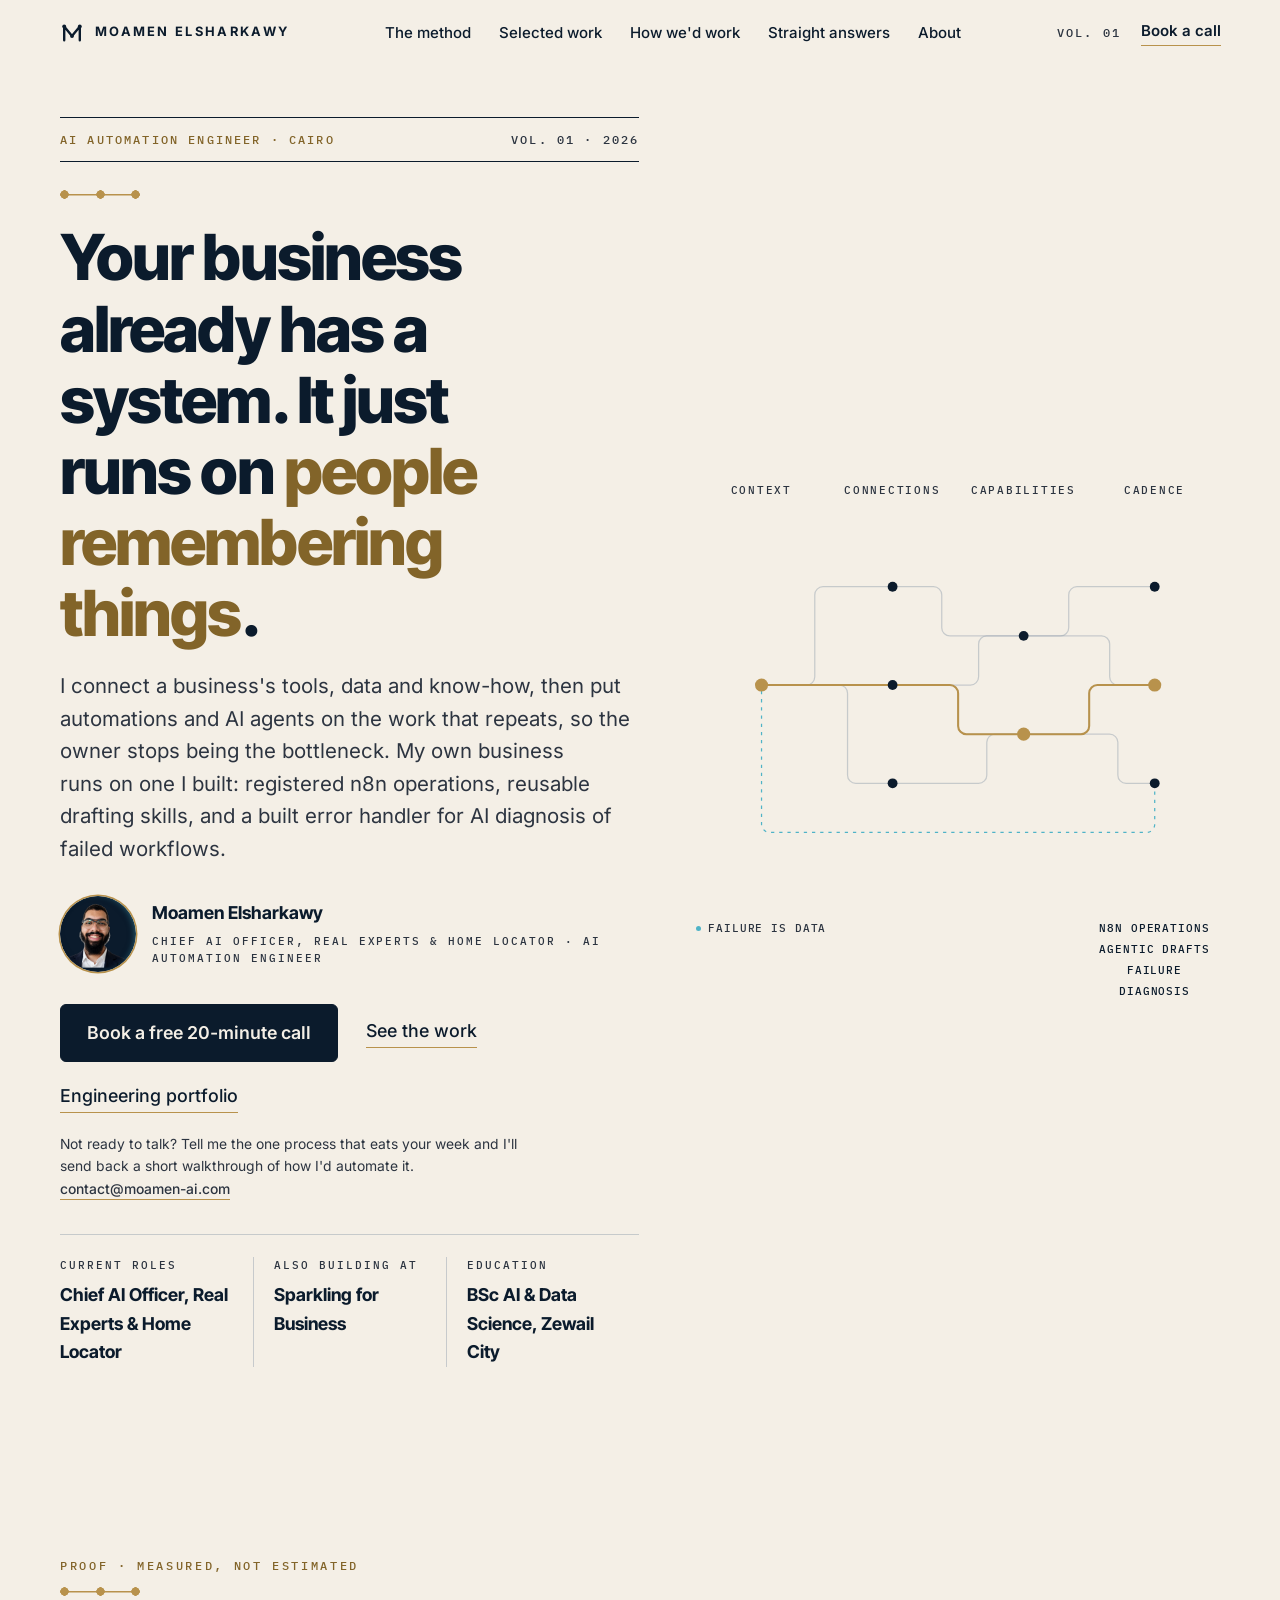
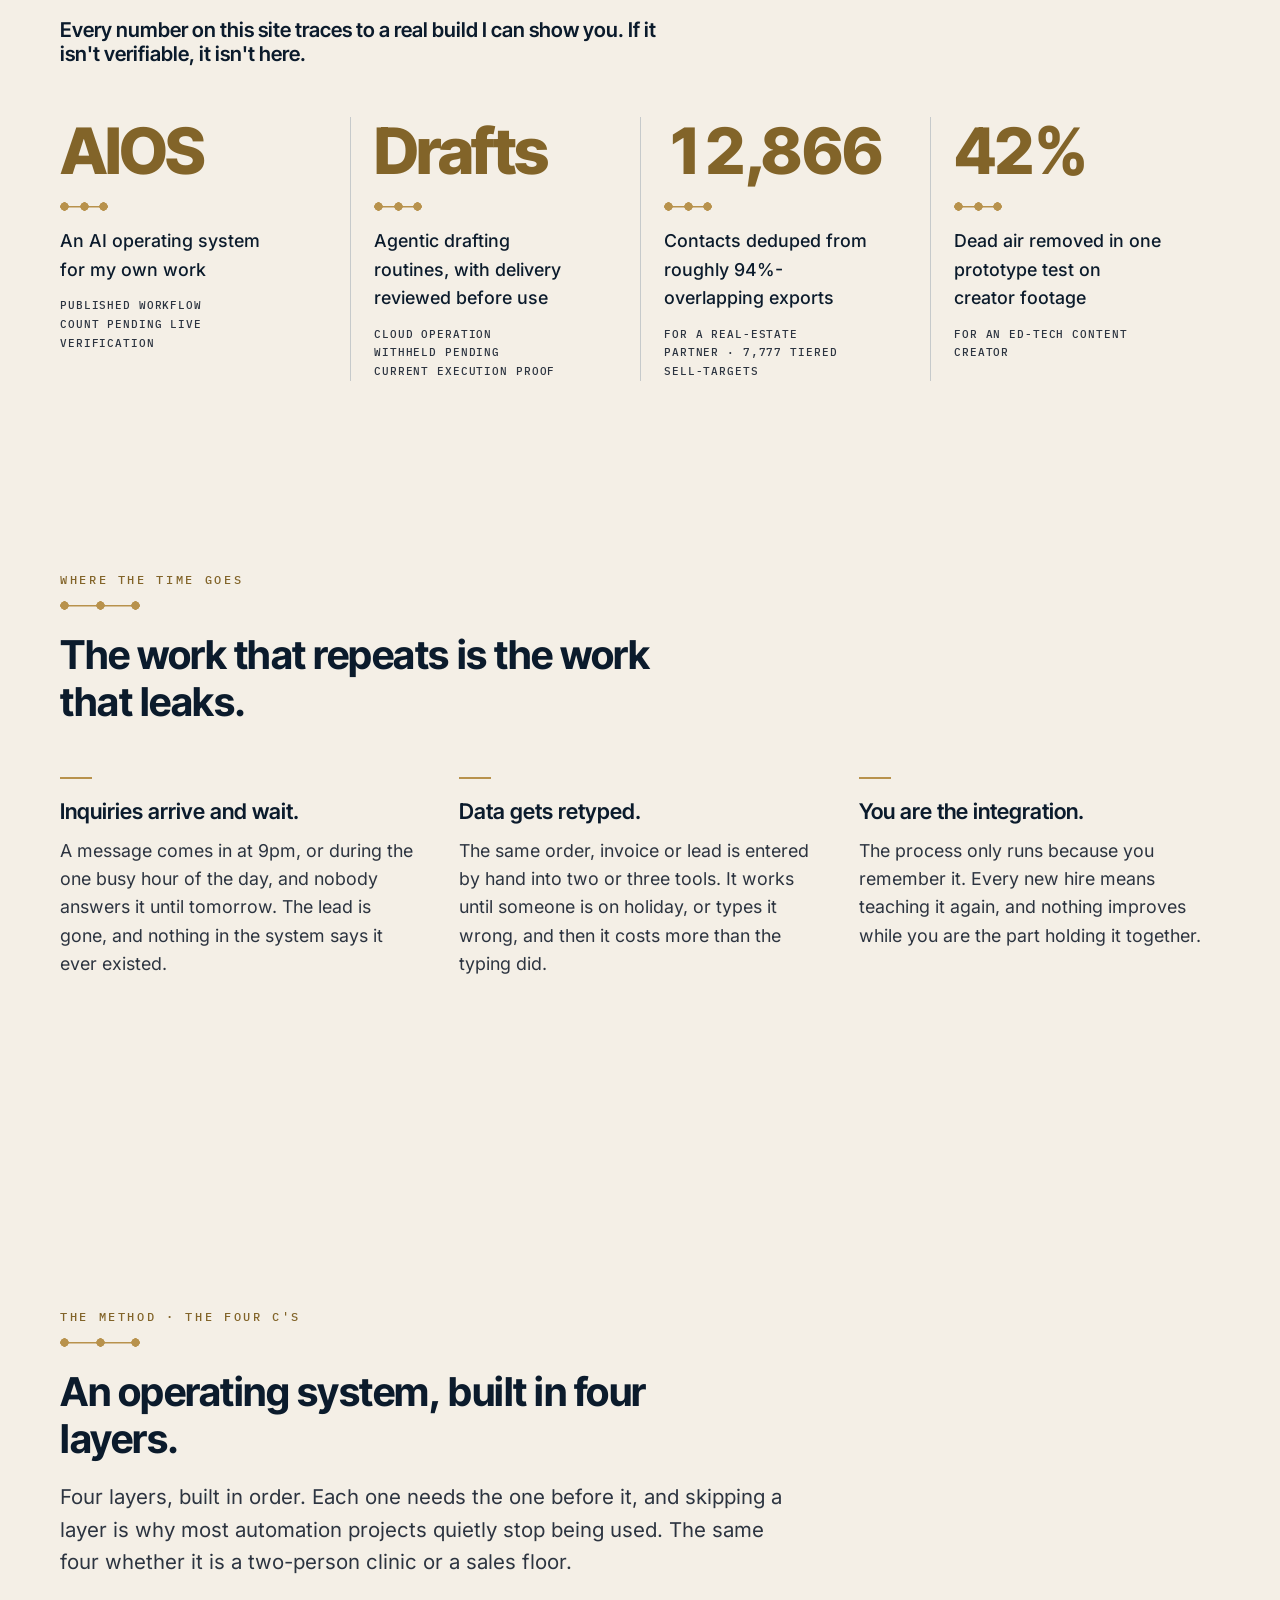
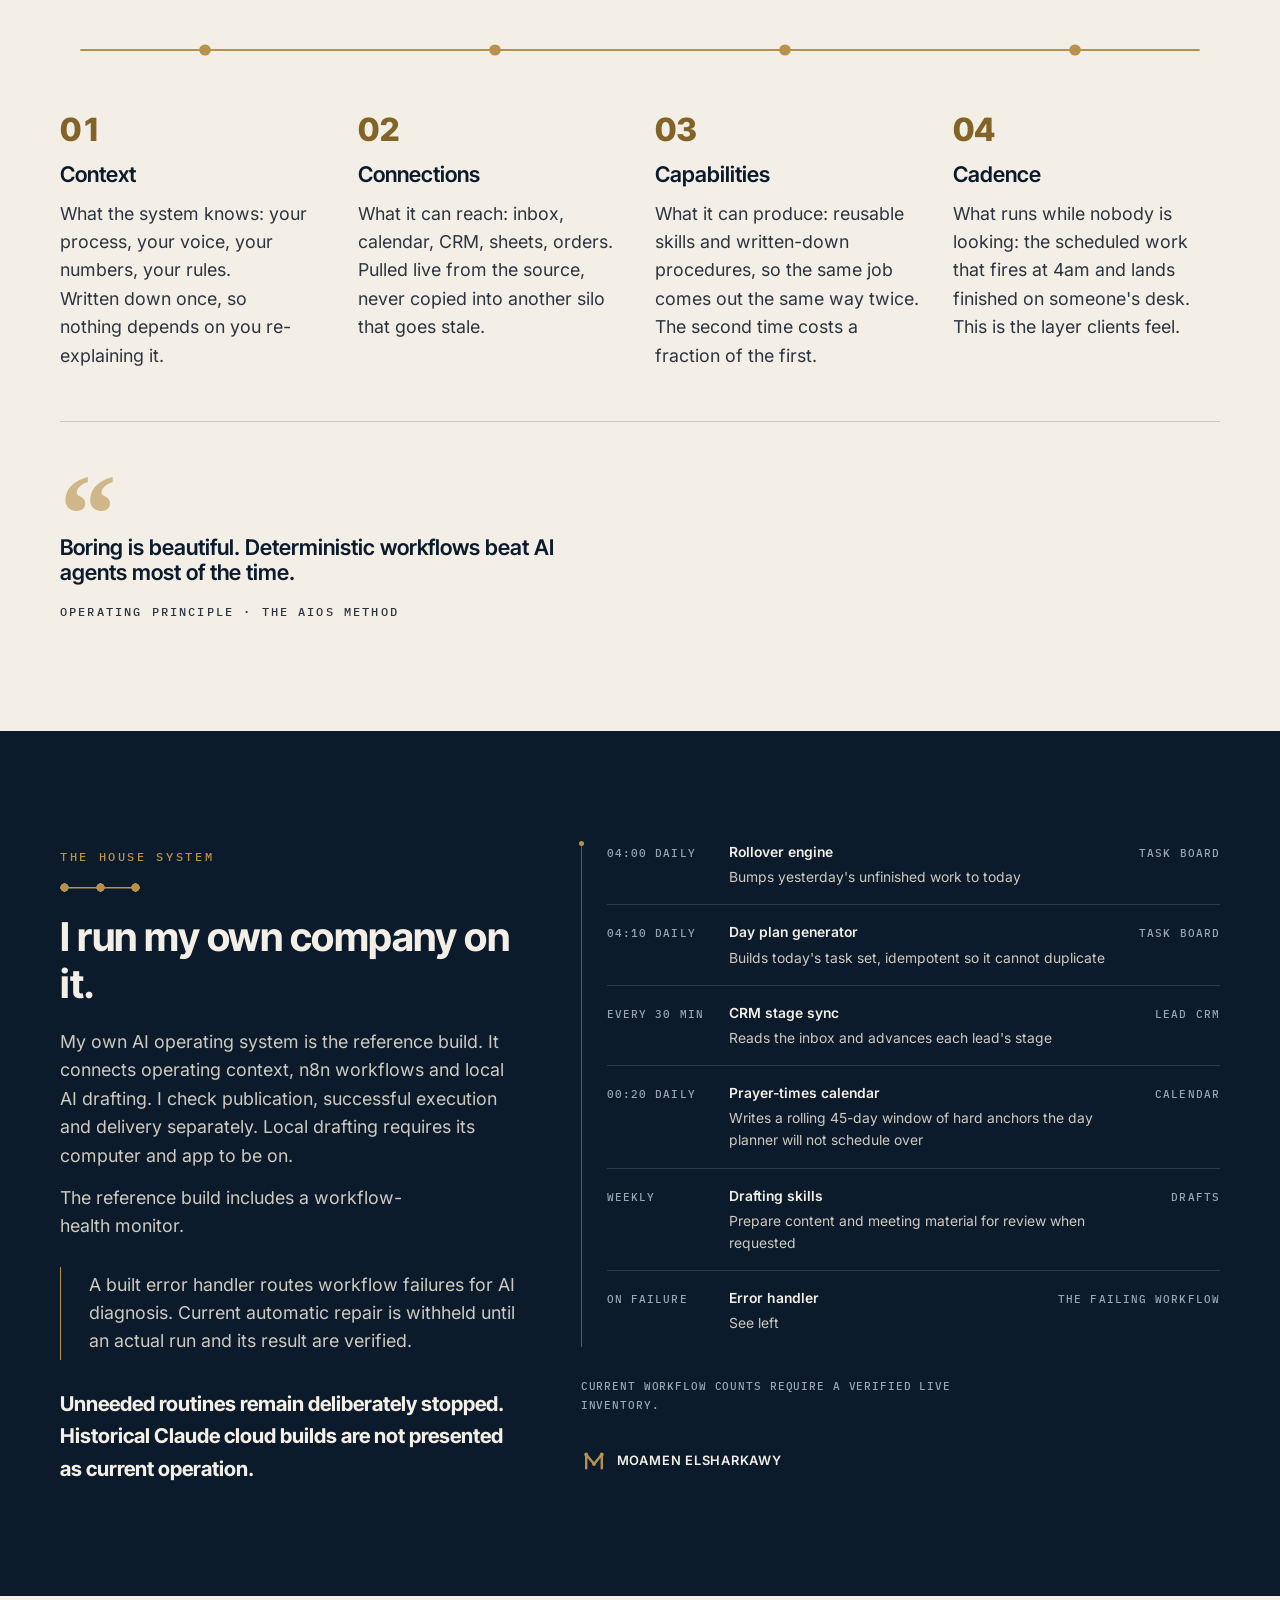
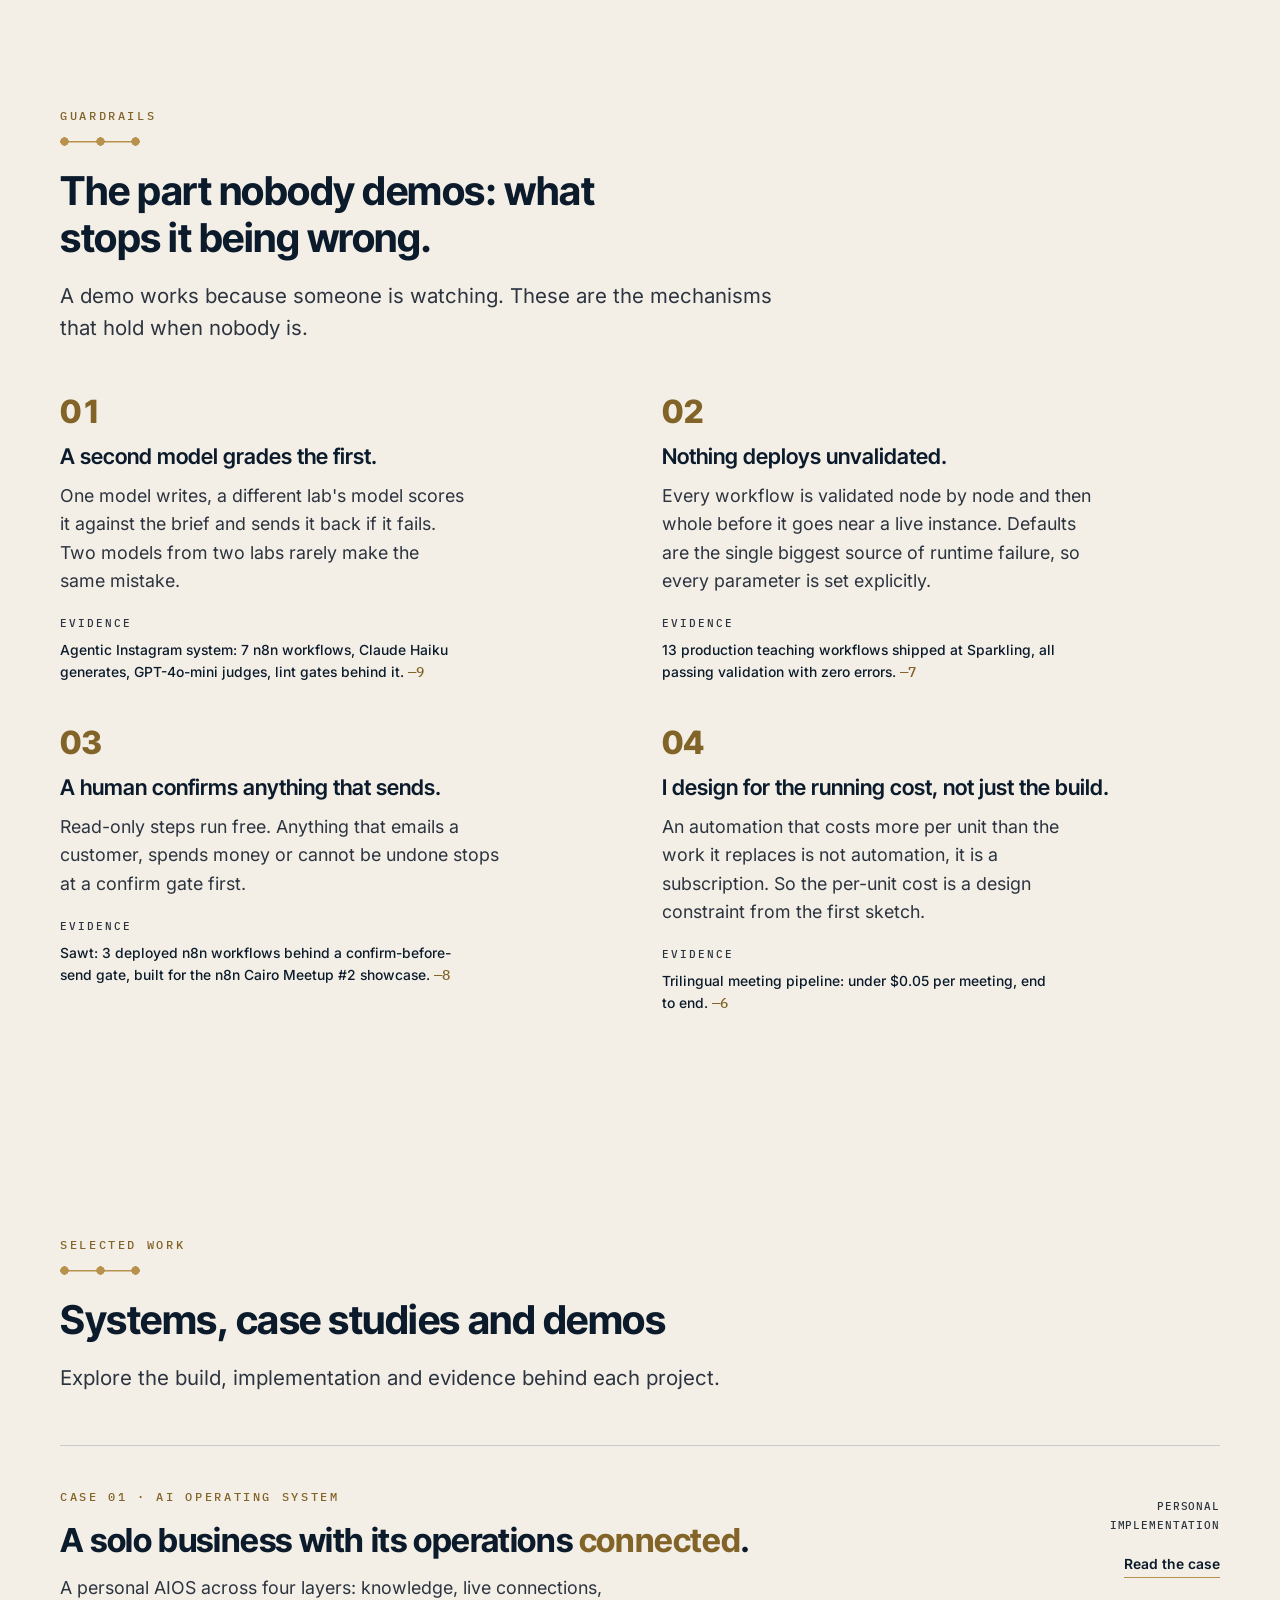
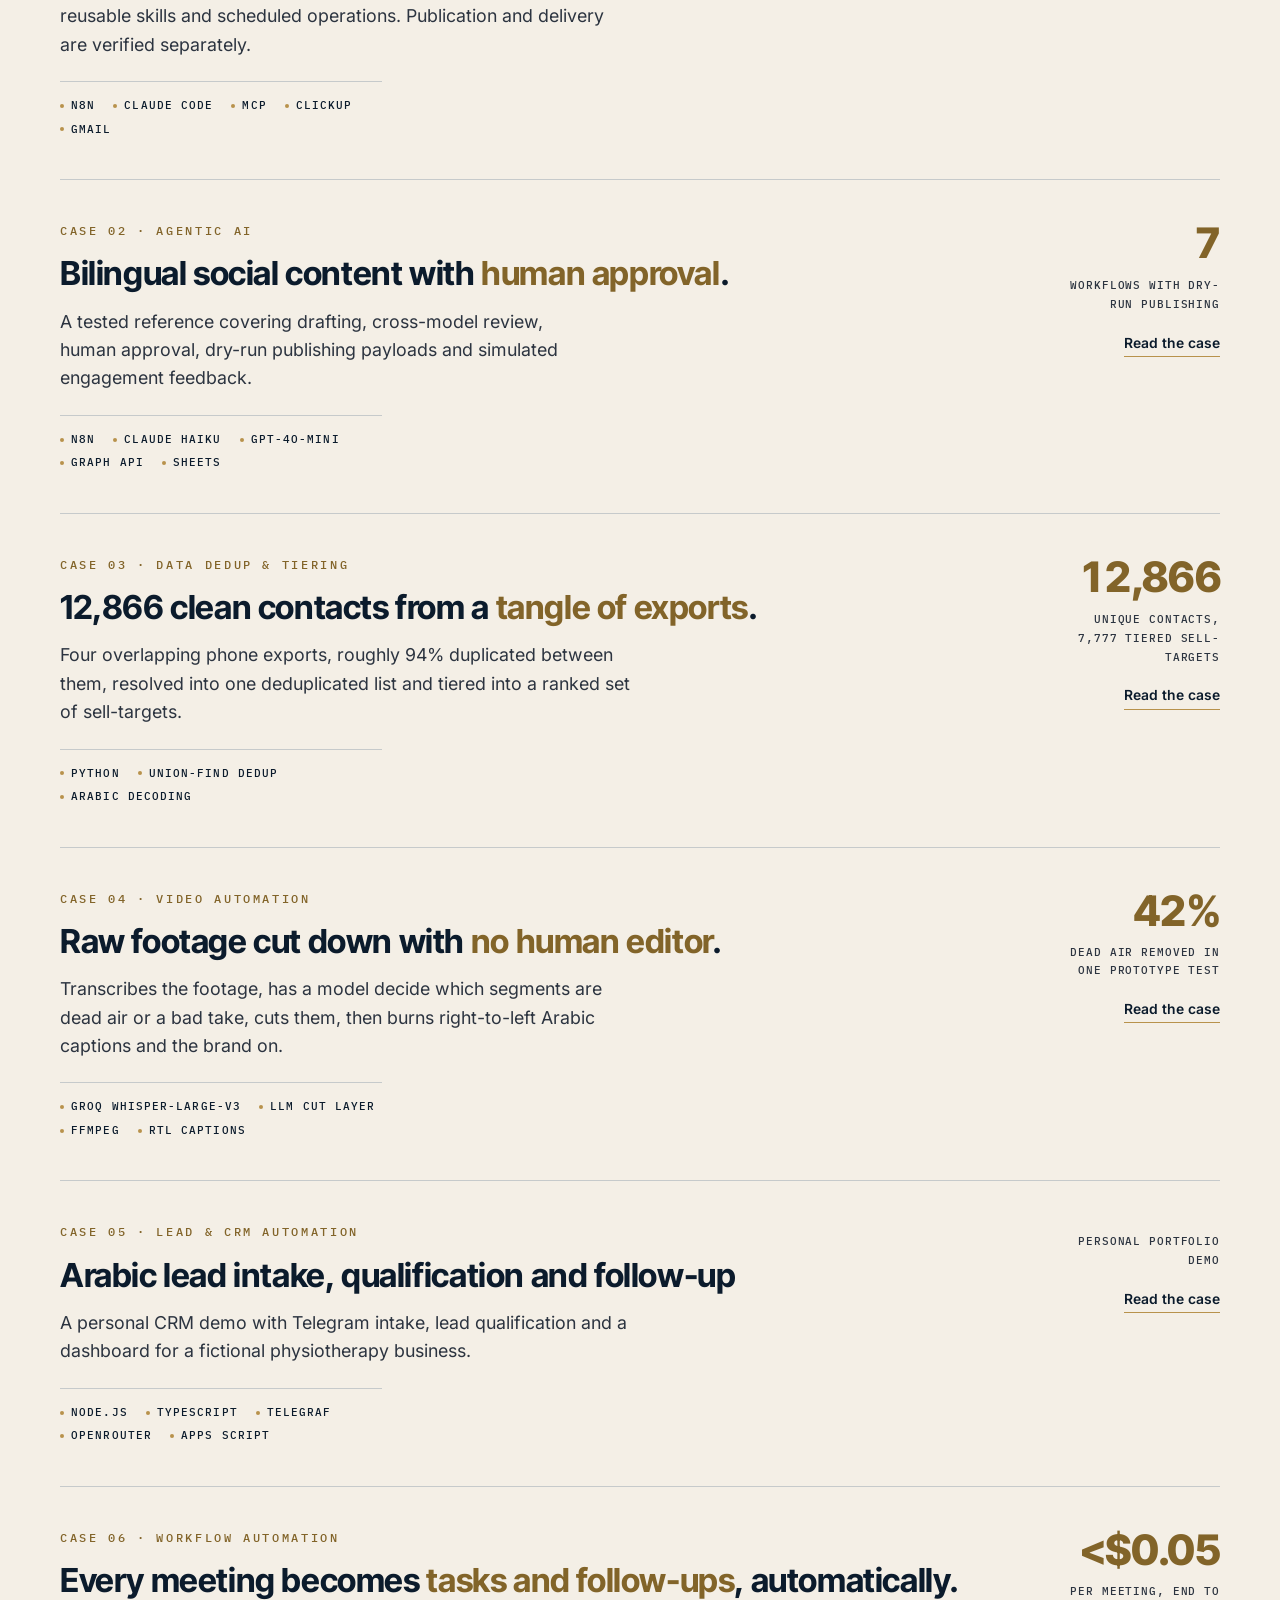
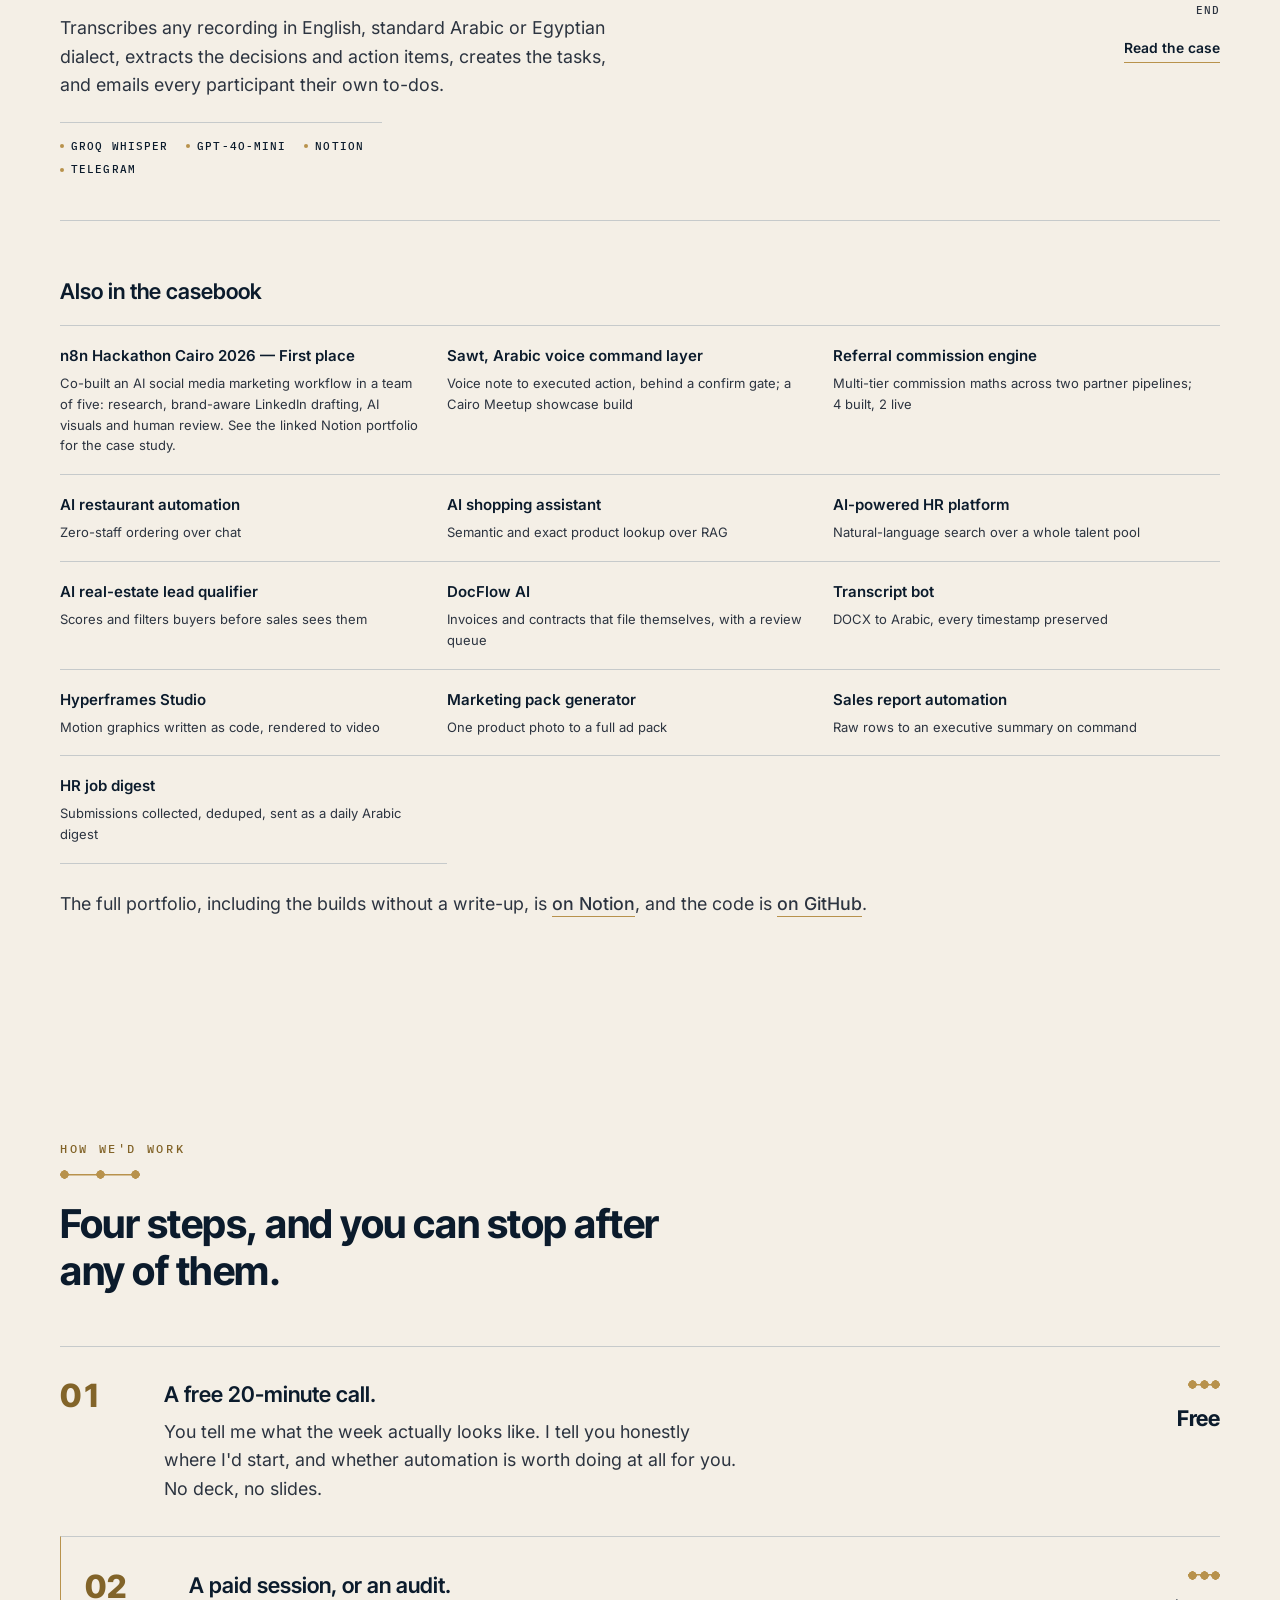
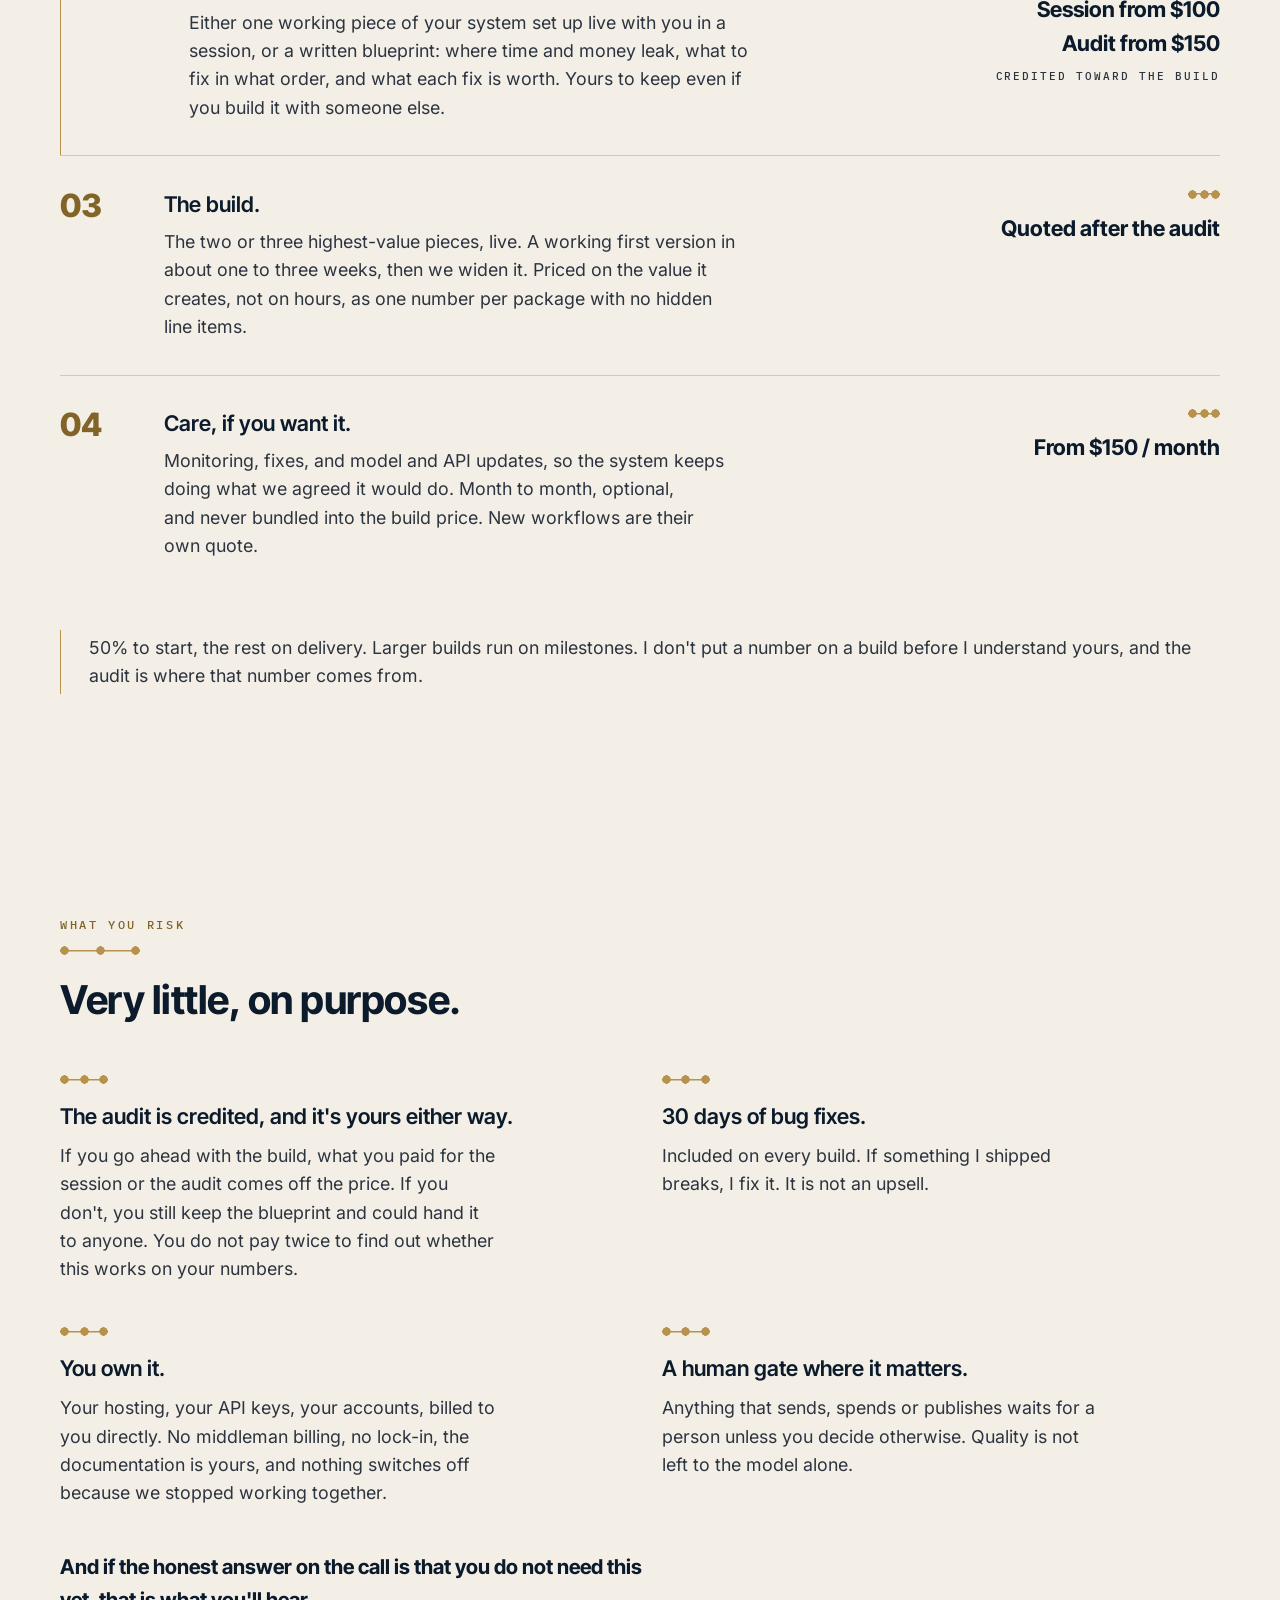
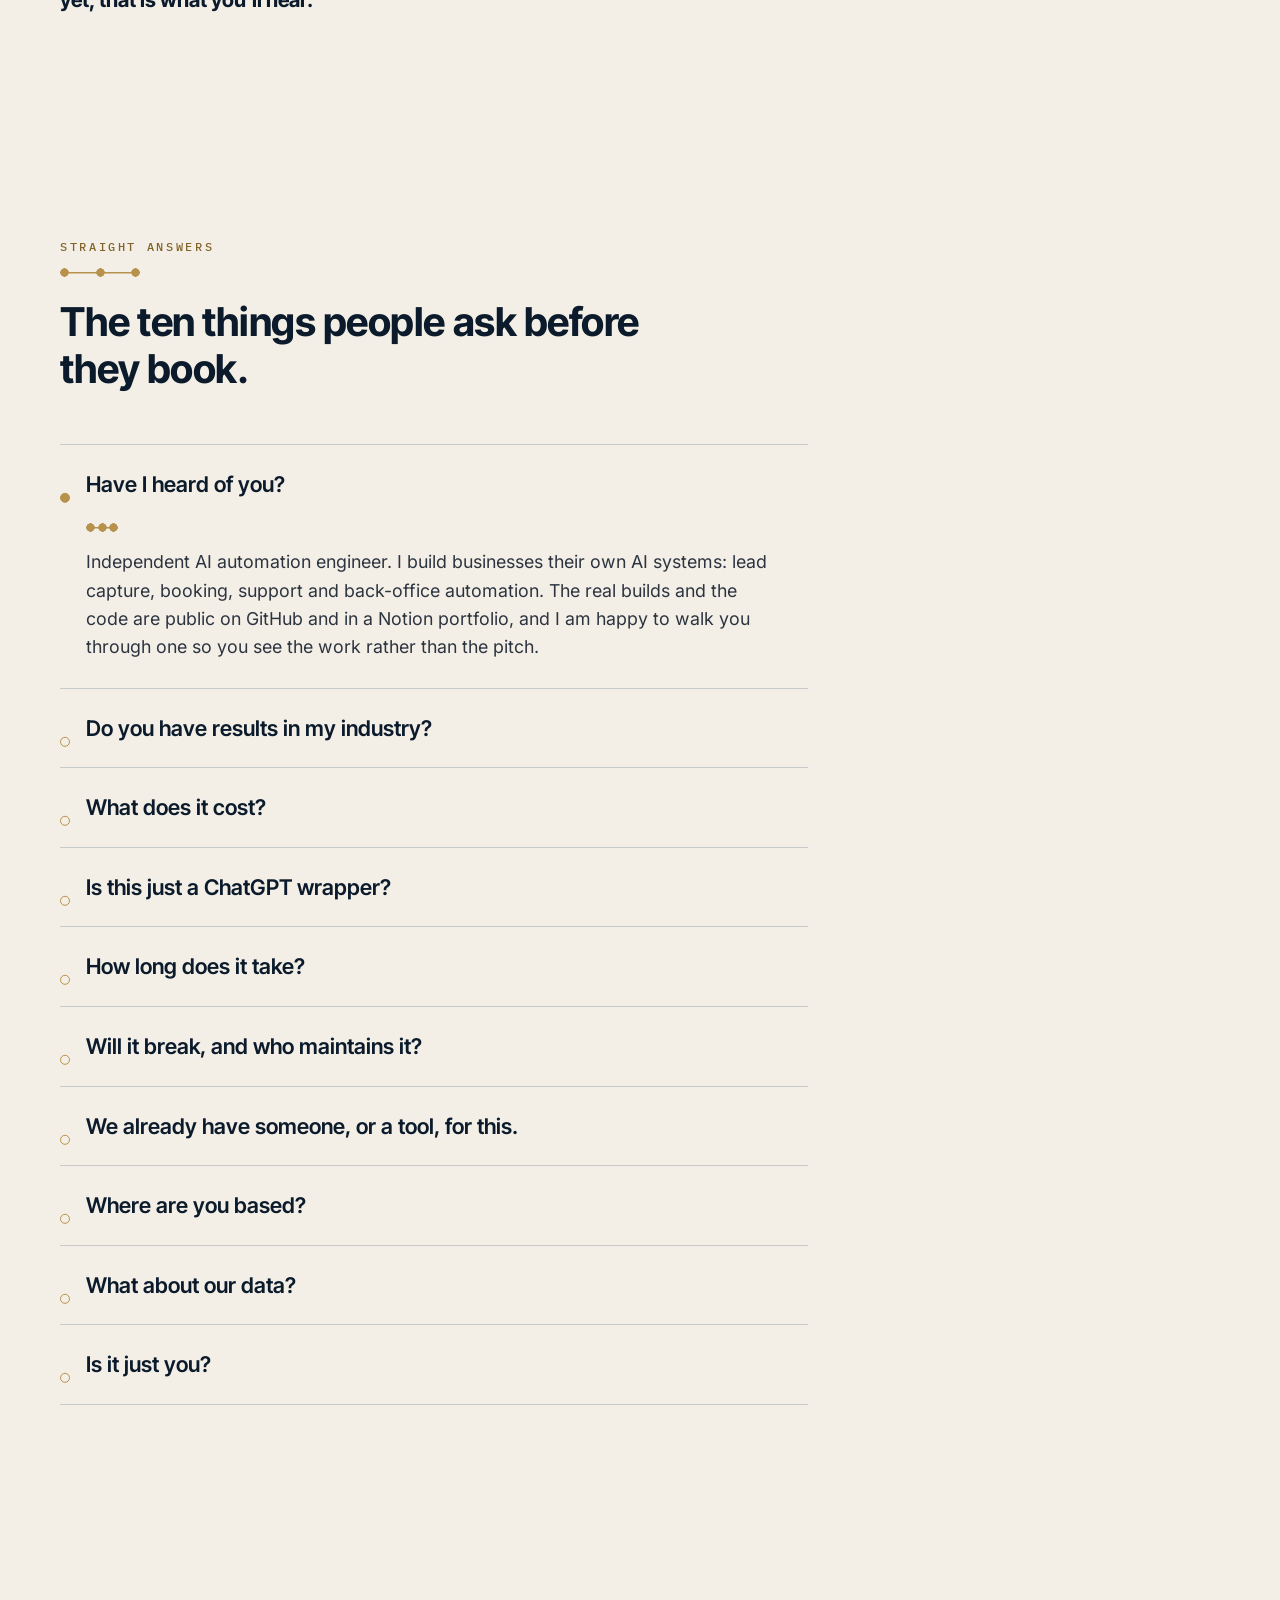
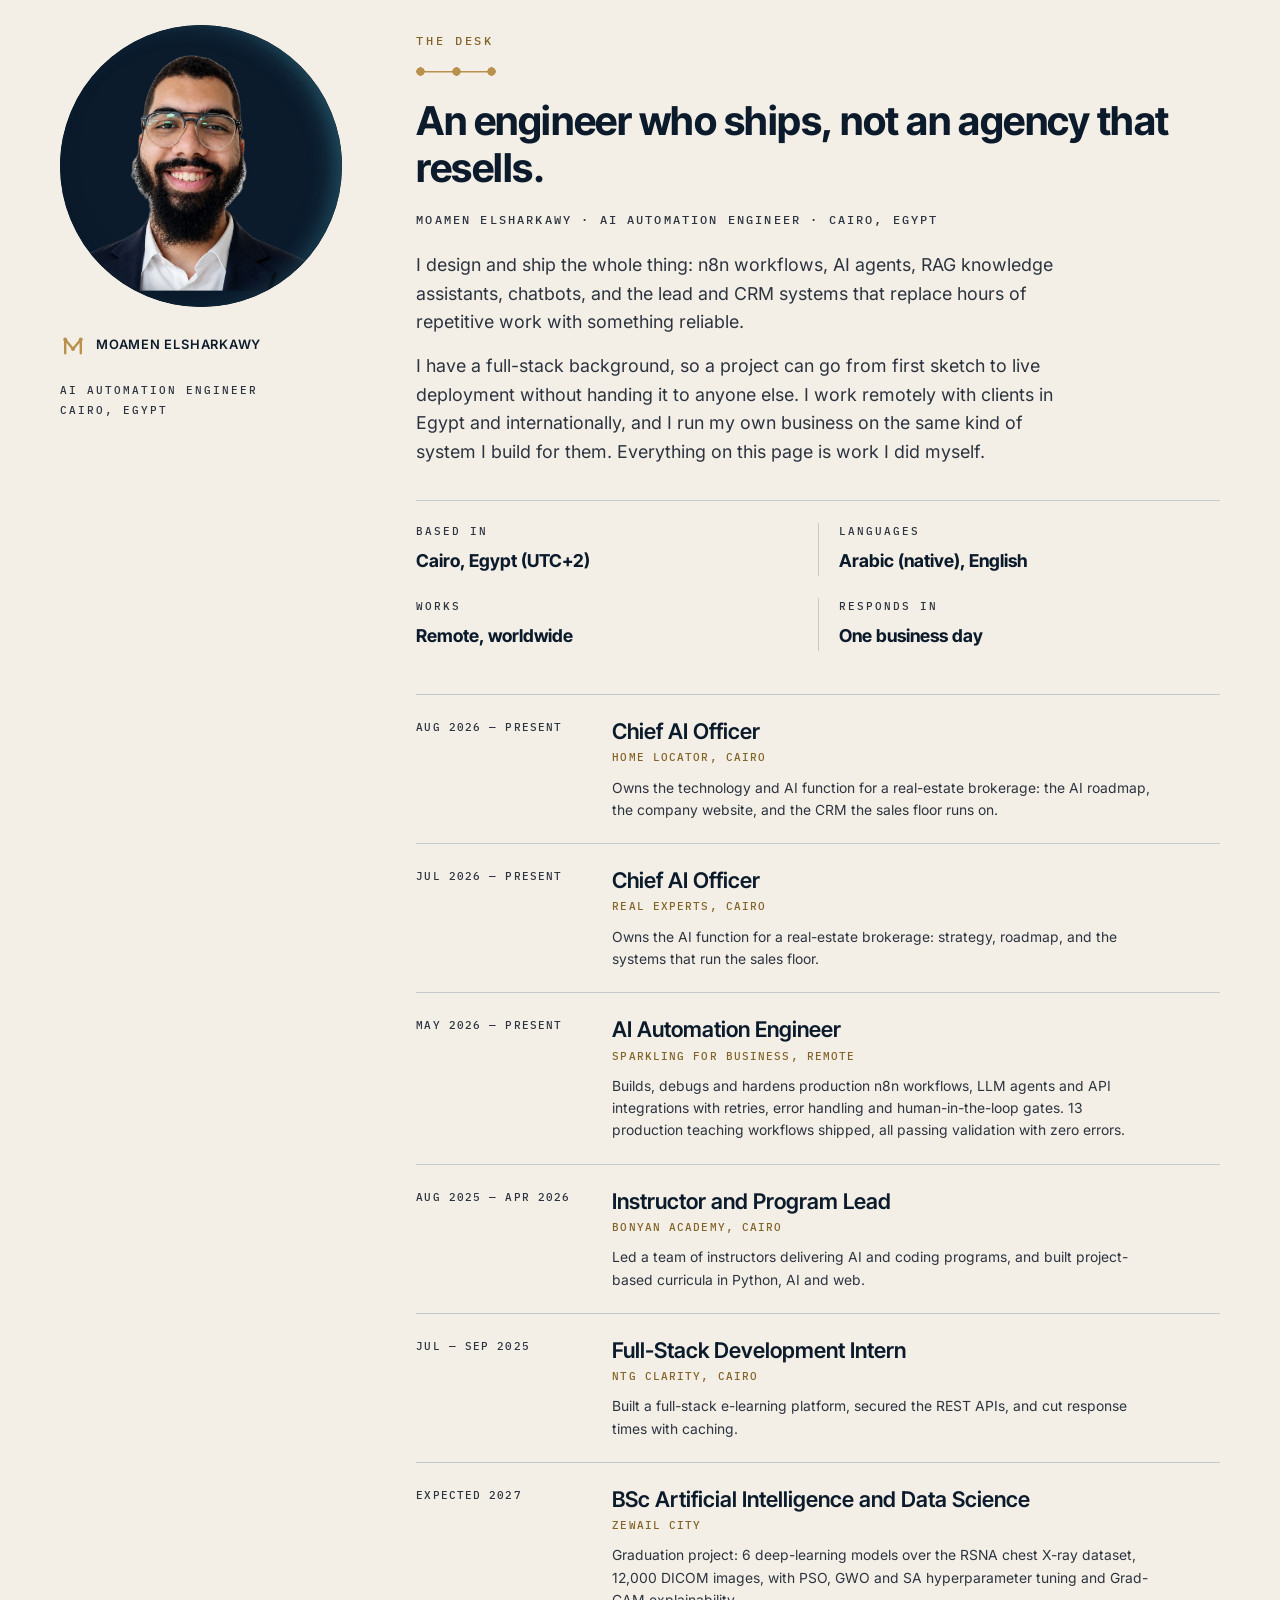
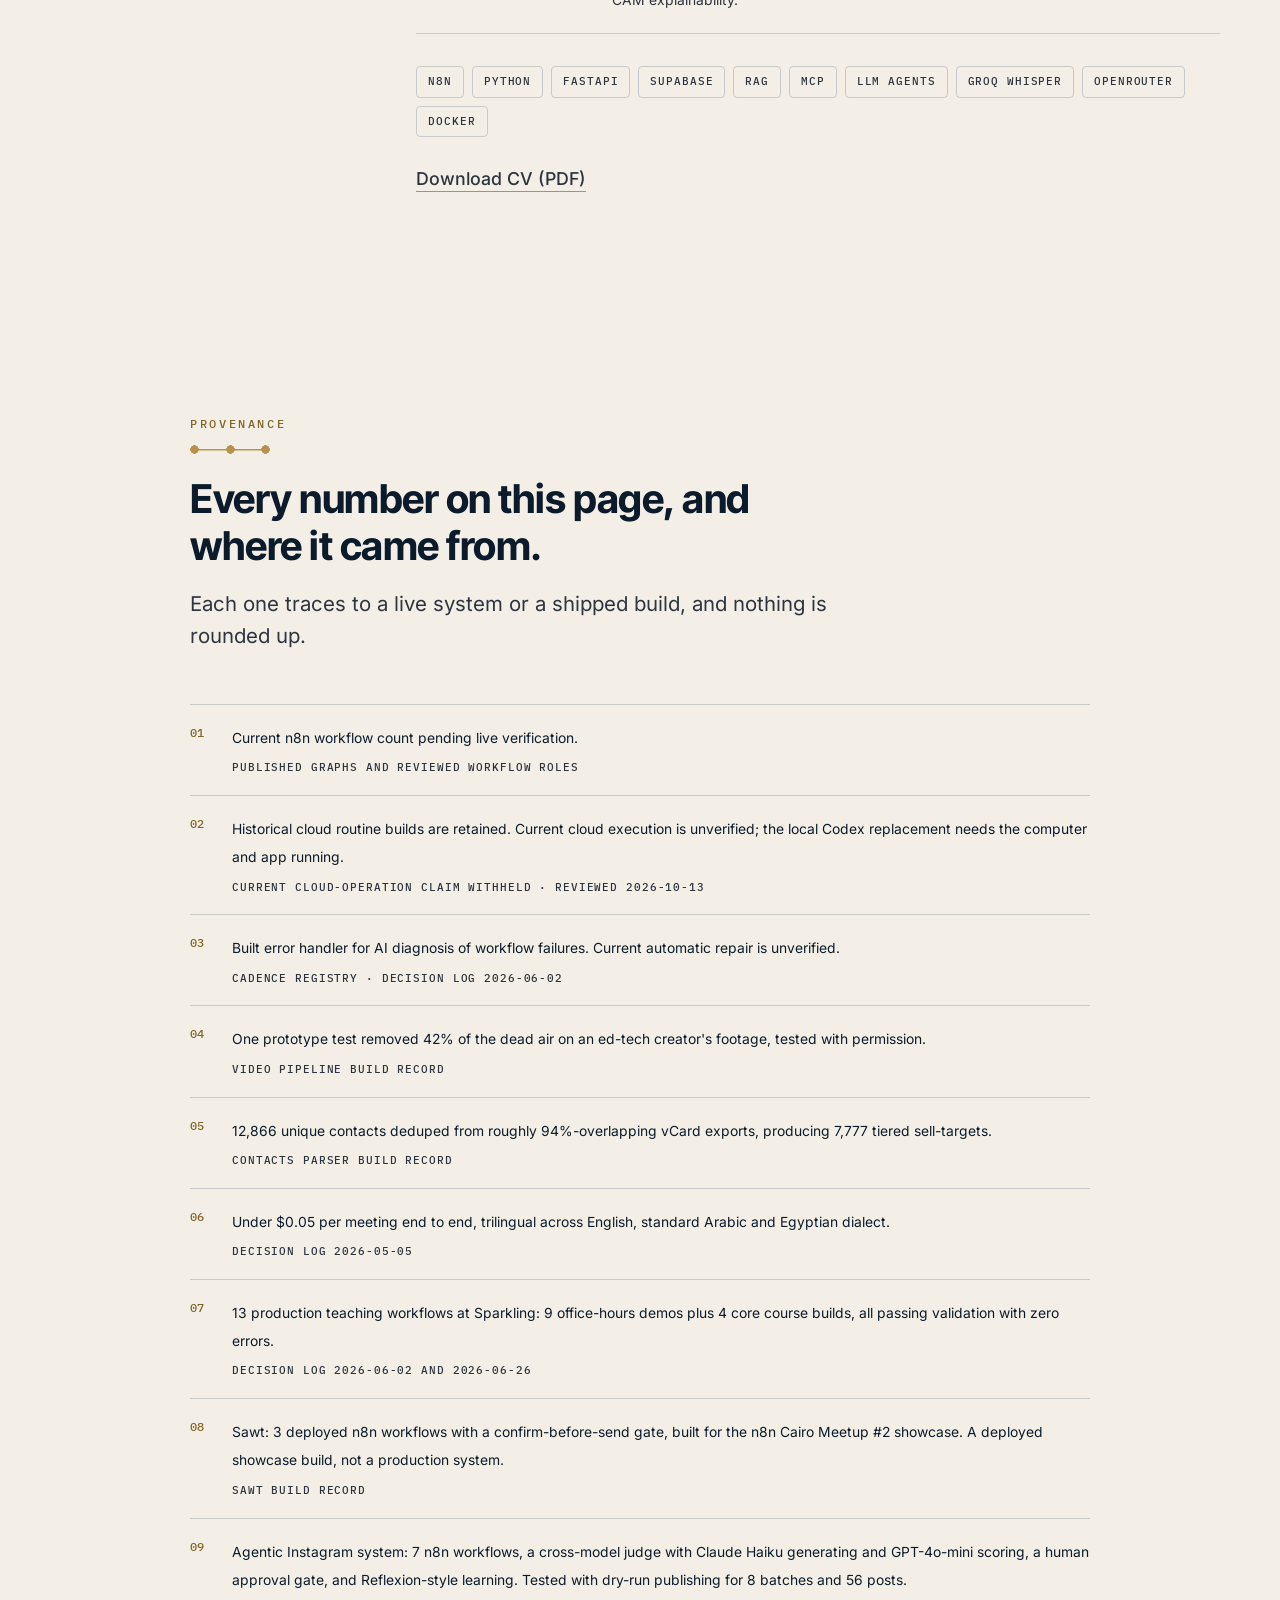
==== index.html @ 0602bab0 "Publish engineering portfolio and verified case studies" ====
<!doctype html>
<html lang="en">
<head>
<meta charset="utf-8">
<meta name="viewport" content="width=device-width, initial-scale=1">
<title>Moamen Elsharkawy - AI Automation Engineer</title>
<meta name="description" content="I build businesses their own AI Operating System: their tools, data and know-how connected, with automations and AI agents running the work that repeats. n8n, RAG, LLM agents, with real guardrails.">

<!-- ============================== LINKS ==============================
  Every link on this page resolves. No placeholders remain and site-qa.mjs now has an empty
  SANCTIONED list, so it fails on any bracketed placeholder it finds anywhere in the file -
  including one written inside a comment like this one. Keep it that way.
  The primary CTA points at the Google Form already embedded in the Notion portfolio
  (forms.gle/fLnBwHJd6BJu7HY66), so there is no booking-tool dependency.
==================================================================== -->

<link rel="icon" type="image/svg+xml" href="./assets/favicon.svg">
<link rel="apple-touch-icon" href="./assets/apple-touch-icon.png">

<!-- fonts.css BEFORE tokens.css, and as its own <link>: an @import inside an already-linked
     stylesheet serialises a second round trip before any font can start downloading. -->
<link rel="preload" href="./assets/fonts/InterTight-var-latin.woff2" as="font" type="font/woff2" crossorigin>
<link rel="preload" href="./assets/fonts/Inter-var-latin.woff2" as="font" type="font/woff2" crossorigin>
<link rel="stylesheet" href="./assets/fonts.css">
<link rel="stylesheet" href="./assets/tokens.css">
<link rel="stylesheet" href="./assets/site.css">

<meta property="og:type" content="website">
<meta property="og:site_name" content="Moamen Elsharkawy">
<meta property="og:title" content="Moamen Elsharkawy - AI Automation Engineer">
<meta property="og:description" content="I build businesses their own AI Operating System, so the owner stops being the bottleneck.">
<meta property="og:url" content="https://moamen-elsharkawy.github.io/">
<meta property="og:image" content="https://moamen-elsharkawy.github.io/assets/og-card.png">
<meta property="og:image:width" content="1200">
<meta property="og:image:height" content="630">
<meta property="og:locale" content="en_US">
<meta name="twitter:card" content="summary_large_image">
<meta name="twitter:title" content="Moamen Elsharkawy - AI Automation Engineer">
<meta name="twitter:description" content="I build businesses their own AI Operating System, so the owner stops being the bottleneck.">
<meta name="twitter:image" content="https://moamen-elsharkawy.github.io/assets/og-card.png">
<link rel="canonical" href="https://moamen-elsharkawy.github.io/">
</head>
<body>

<a class="skip" href="#main">Skip to content</a>

<!-- ============================== 1. MASTHEAD ============================== -->
<header class="masthead" id="masthead">
  <div class="masthead-inner">
    <a class="lockup" href="#top" aria-label="Moamen Elsharkawy, back to top">
      <svg viewBox="0 0 120 120" width="26" height="26" aria-hidden="true" focusable="false">
        <path d="M24 30 L24 94 M24 30 L60 74 L96 30 M96 30 L96 94" fill="none" stroke="currentColor"
              stroke-width="11" stroke-linecap="round" stroke-linejoin="round"/>
        <circle cx="24" cy="30" r="9" fill="currentColor"/>
        <circle cx="96" cy="30" r="9" fill="currentColor"/>
        <circle cx="60" cy="74" r="9" fill="currentColor"/>
      </svg>
      <span class="wordmark">Moamen Elsharkawy</span>
    </a>
    <nav class="nav-links" aria-label="Sections">
      <a href="#method">The method</a>
      <a href="#work">Selected work</a>
      <a href="#path">How we'd work</a>
      <a href="#questions">Straight answers</a>
      <a href="#about">About</a>
    </nav>
    <div class="masthead-right">
      <span class="meta">Vol. 01</span>
      <a class="cta-text" href="https://forms.gle/fLnBwHJd6BJu7HY66">Book a call</a>
    </div>
  </div>
</header>

<main id="main">

<!-- ================================ 2. HERO ================================ -->
<section class="hero" id="top">
  <div class="container">
    <div class="hero-grid">
      <div>
        <div class="hero-meta">
          <span class="kicker">AI automation engineer &middot; Cairo</span>
          <span class="meta">Vol. 01 &middot; 2026</span>
        </div>

        <span class="node-rule" aria-hidden="true"></span>

        <h1>Your business already has a system. It just runs on <em>people remembering things</em>.</h1>

        <p class="lead">I connect a business's tools, data and know-how, then put automations and AI
          agents on the work that repeats, so the owner stops being the bottleneck. My own business runs
          on one I built: registered n8n operations, reusable drafting skills, and a built error handler
          for AI diagnosis of failed workflows.</p>

        <!-- Byline: the face above the fold, magazine-style. The full portrait is in #about. -->
        <div class="hero-byline">
          <img src="./assets/img/portrait-480.png" width="480" height="480"
               alt="Moamen Elsharkawy" loading="eager" decoding="async">
          <div>
            <strong>Moamen Elsharkawy</strong>
            <span class="meta">Chief AI Officer, Real Experts &amp; Home Locator &middot; AI Automation Engineer</span>
          </div>
        </div>

        <div class="cta-row">
          <a class="btn" href="https://forms.gle/fLnBwHJd6BJu7HY66">Book a free 20-minute call</a>
          <a class="link-underline" href="#work">See the work</a>
          <a class="link-underline" href="./engineering.html">Engineering portfolio</a>
        </div>

        <p class="micro-cta">Not ready to talk? Tell me the one process that eats your week and I'll
          send back a short walkthrough of how I'd automate it.
          <a class="link-underline" href="mailto:contact@moamen-ai.com?subject=The%20process%20that%20eats%20my%20week&body=1.%20The%20process%20I%20mean%3A%0D%0A2.%20Roughly%20how%20often%20it%20happens%3A%0D%0A3.%20The%20tools%20we%20already%20use%3A%0D%0A">contact@moamen-ai.com</a></p>

        <div class="cred-strip">
          <div class="cred-cell">
            <span class="meta">Current roles</span>
            <strong>Chief AI Officer, Real Experts &amp; Home Locator</strong>
          </div>
          <div class="cred-cell">
            <span class="meta">Also building at</span>
            <strong>Sparkling for Business</strong>
          </div>
          <div class="cred-cell">
            <span class="meta">Education</span>
            <strong>BSc AI &amp; Data Science, Zewail City</strong>
          </div>
        </div>
      </div>

      <!-- ------------------------- THE NODE GRAPH -------------------------
        Not decoration. Four columns are the 4 C's, and the brass path is one execution tracing
        through them - it sits exactly on top of three of the mist edges, which is how n8n itself
        highlights a run, and it is the path the travelling packet follows.
        It is NOT the M-Flow logo. An earlier version mapped the mark into the field so the spine WAS
        the logo; at every aspect tried, the mark's two verticals plus its V composed into an envelope
        icon, and reading as the wrong recognisable object is worse than reading as none. The mark
        carries the brand in the masthead, both signatures, the favicon and the OG card instead.
        Full reasoning: docs/decisions.md.
        Edges are ORTHOGONAL with quarter arcs so it reads as an n8n canvas, not a constellation.
        NO <text> in the SVG: SVG text scales with the viewBox, so an 11px label would land near 4.5px
        at mobile width, under the brand's 9px floor. Labels are HTML grid rows sharing the graph's
        column template, and the nodes sit at the centre of each quarter (80/240/400/560 of 640) so
        four equal 1fr columns land dead on them with zero positioning maths.
      ------------------------------------------------------------------- -->
      <div class="hero-graph">
        <div class="ng-wrap">
          <div class="ng-labels" aria-hidden="true">
            <span>Context</span><span>Connections</span><span>Capabilities</span><span>Cadence</span>
          </div>

          <svg class="ng-svg" viewBox="0 0 640 480" preserveAspectRatio="xMidYMid meet" role="img"
               aria-labelledby="ng-t ng-d">
            <title id="ng-t">Moamen's AI operating system drawn as a workflow</title>
            <desc id="ng-d">Four layers left to right: Context, Connections, Capabilities and Cadence,
              wired together, with a feedback loop from Cadence back into Context.</desc>

            <!-- 11 mist edges: fan out from Context into Connections, converge through Capabilities,
                 fan back out into Cadence. Orthogonal with 10px quarter arcs so it reads as an n8n
                 canvas rather than a constellation - he sells n8n, so the routing style is a
                 positioning decision, not a drawing one. -->
            <!-- Turn points are staggered per edge (145/185, 300/320/345/355, 455/480/505/515). When
                 a fan-out and its mirror share one turn x, the two branches plus the straight edge
                 between them close into a rounded rectangle, and three of those in a row read as
                 boxes rather than as wiring. -->
            <g class="ng-edge">
              <path d="M80 210 H135 A10 10 0 0 0 145 200 V100 A10 10 0 0 1 155 90 H240"/>
              <path d="M80 210 H240"/>
              <path d="M80 210 H175 A10 10 0 0 1 185 220 V320 A10 10 0 0 0 195 330 H240"/>
              <path d="M240 90 H290 A10 10 0 0 1 300 100 V140 A10 10 0 0 0 310 150 H400"/>
              <path d="M240 210 H335 A10 10 0 0 0 345 200 V160 A10 10 0 0 1 355 150 H400"/>
              <path d="M240 210 H310 A10 10 0 0 1 320 220 V260 A10 10 0 0 0 330 270 H400"/>
              <path d="M240 330 H345 A10 10 0 0 0 355 320 V280 A10 10 0 0 1 365 270 H400"/>
              <path d="M400 150 H445 A10 10 0 0 0 455 140 V100 A10 10 0 0 1 465 90 H560"/>
              <path d="M400 150 H495 A10 10 0 0 1 505 160 V200 A10 10 0 0 0 515 210 H560"/>
              <path d="M400 270 H470 A10 10 0 0 0 480 260 V220 A10 10 0 0 1 490 210 H560"/>
              <path d="M400 270 H505 A10 10 0 0 1 515 280 V320 A10 10 0 0 0 525 330 H560"/>
            </g>

            <!-- The one Steel Cyan edge on the whole site: Cadence returns into Context along the
                 bottom. Drawn as a U, deliberately never closed up the left side into a border. -->
            <path class="ng-cyan" d="M560 330 V380 A10 10 0 0 1 550 390 H90 A10 10 0 0 1 80 380 V210"/>

            <!-- THE BRASS PATH is one execution tracing through the workflow - it sits exactly on top
                 of three of the mist edges, which is how n8n itself highlights a run. It is also what
                 the travelling packet follows.
                 It is NOT the M-Flow logo. An earlier version affine-mapped the mark into the field so
                 the spine WAS the logo; at this aspect the mark's two verticals plus its V composed
                 into an envelope icon, and reading as the wrong recognisable object is worse than
                 reading as none. The mark carries the brand in the masthead, both signatures and the
                 favicon; it does not also need to be the diagram. -->
            <path class="ng-spine" pathLength="1"
                  d="M80 210 H310 A10 10 0 0 1 320 220 V260 A10 10 0 0 0 330 270 H470 A10 10 0 0 0 480 260 V220 A10 10 0 0 1 490 210 H560"/>

            <g class="ng-node">
              <circle cx="240" cy="90" r="6"/><circle cx="240" cy="210" r="6"/><circle cx="240" cy="330" r="6"/>
              <circle cx="400" cy="150" r="6"/>
              <circle cx="560" cy="90" r="6"/><circle cx="560" cy="330" r="6"/>
            </g>
            <!-- The three nodes on the executed path. These never animate, so the route stays legible. -->
            <g class="ng-node--brass">
              <circle cx="80" cy="210" r="8"/><circle cx="400" cy="270" r="8"/><circle cx="560" cy="210" r="8"/>
            </g>

            <!-- Reduced-motion substitute for the travelling packet: three static brass dots. -->
            <g class="static-flow" fill="#B8924C">
              <circle cx="170" cy="210" r="4"/><circle cx="320" cy="240" r="4"/><circle cx="520" cy="210" r="4"/>
            </g>

            <!-- One moving element, forever, with a four-second silent gap. -->
            <circle class="ng-packet" cx="0" cy="0" r="3"/>
          </svg>

          <div class="ng-captions">
            <p class="loop-cap">Failure is data</p>
            <ul class="cadence-caps">
              <li>n8n operations</li>
              <li>Agentic drafts</li>
              <li>Failure diagnosis</li>
            </ul>
          </div>
        </div>

        <!-- Under 700px the SVG is hidden entirely and this takes over. Same information. -->
        <ul class="ng-fallback">
          <li>Context</li><li>Connections</li><li>Capabilities</li><li>Cadence</li>
        </ul>
      </div>
    </div>
  </div>
</section>

<!-- ============================== 3. LEDGER =============================== -->
<section class="band band--tight anchor" id="ledger" aria-labelledby="ledger-h">
  <div class="container">
    <div class="sec-head">
      <span class="kicker">Proof &middot; measured, not estimated</span>
      <span class="node-rule" aria-hidden="true"></span>
      <h2 id="ledger-h" class="statement">Every number on this site traces to a real build I can show
        you. If it isn't verifiable, it isn't here.</h2>
    </div>

    <div class="fig-grid">
      <div class="fig reveal">
        <span class="fig-num count"><a href="#n1">AIOS</a></span>
        <span class="node-rule" aria-hidden="true"></span>
        <p class="fig-cap">An AI operating system for my own work</p>
        <span class="fig-src">Published workflow count pending live verification</span>
      </div>
      <div class="fig reveal">
        <span class="fig-num count"><a href="#n2">Drafts</a></span>
        <span class="node-rule" aria-hidden="true"></span>
        <p class="fig-cap">Agentic drafting routines, with delivery reviewed before use</p>
        <span class="fig-src">Cloud operation withheld pending current execution proof</span>
      </div>
      <div class="fig reveal">
        <span class="fig-num count"><a href="#n5">12,866</a></span>
        <span class="node-rule" aria-hidden="true"></span>
        <p class="fig-cap">Contacts deduped from roughly 94%-overlapping exports</p>
        <span class="fig-src">For a real-estate partner &middot; 7,777 tiered sell-targets</span>
      </div>
      <div class="fig reveal">
        <span class="fig-num"><a href="#n4"><span class="count">42</span>%</a></span>
        <span class="node-rule" aria-hidden="true"></span>
        <p class="fig-cap">Dead air removed in one prototype test on creator footage</p>
        <span class="fig-src">For an ed-tech content creator</span>
      </div>
    </div>
  </div>
</section>

<!-- ============================== 4. PROBLEM ============================== -->
<section class="band anchor" id="problem" aria-labelledby="problem-h">
  <div class="container">
    <div class="sec-head">
      <span class="kicker">Where the time goes</span>
      <span class="node-rule" aria-hidden="true"></span>
      <h2 id="problem-h">The work that repeats is the work that leaks.</h2>
    </div>
    <div class="grid-3">
      <div class="item reveal">
        <span class="rule-brass" aria-hidden="true"></span>
        <h3>Inquiries arrive and wait.</h3>
        <p>A message comes in at 9pm, or during the one busy hour of the day, and nobody answers it
          until tomorrow. The lead is gone, and nothing in the system says it ever existed.</p>
      </div>
      <div class="item reveal">
        <span class="rule-brass" aria-hidden="true"></span>
        <h3>Data gets retyped.</h3>
        <p>The same order, invoice or lead is entered by hand into two or three tools. It works until
          someone is on holiday, or types it wrong, and then it costs more than the typing did.</p>
      </div>
      <div class="item reveal">
        <span class="rule-brass" aria-hidden="true"></span>
        <h3>You are the integration.</h3>
        <p>The process only runs because you remember it. Every new hire means teaching it again, and
          nothing improves while you are the part holding it together.</p>
      </div>
    </div>
    <p class="turn-line reveal">None of that needs a person. It needs a system that runs whether anyone
      is watching.</p>
  </div>
</section>

<!-- ============================== 5. METHOD =============================== -->
<section class="band anchor" id="method" aria-labelledby="method-h">
  <div class="container">
    <div class="sec-head">
      <span class="kicker">The method &middot; the four C's</span>
      <span class="node-rule" aria-hidden="true"></span>
      <h2 id="method-h">An operating system, built in four layers.</h2>
      <p>Four layers, built in order. Each one needs the one before it, and skipping a layer is why most
        automation projects quietly stop being used. The same four whether it is a two-person clinic or a
        sales floor.</p>
    </div>

    <div class="chain-wrap reveal">
      <svg class="chain" viewBox="0 0 1100 40" preserveAspectRatio="none" aria-hidden="true" focusable="false">
        <path class="draw" pathLength="1" d="M20 20 H1080" fill="none" stroke="#B8924C" stroke-width="2"
              stroke-linecap="round"/>
        <g fill="#B8924C">
          <circle class="chain-node" cx="137.5" cy="20" r="5.5"/>
          <circle class="chain-node" cx="412.5" cy="20" r="5.5"/>
          <circle class="chain-node" cx="687.5" cy="20" r="5.5"/>
          <circle class="chain-node" cx="962.5" cy="20" r="5.5"/>
        </g>
      </svg>
    </div>

    <div class="grid-4 method-grid">
      <div class="item reveal">
        <span class="item-ord">01</span>
        <h3>Context</h3>
        <p>What the system knows: your process, your voice, your numbers, your rules. Written down once,
          so nothing depends on you re-explaining it.</p>
      </div>
      <div class="item reveal">
        <span class="item-ord">02</span>
        <h3>Connections</h3>
        <p>What it can reach: inbox, calendar, CRM, sheets, orders. Pulled live from the source, never
          copied into another silo that goes stale.</p>
      </div>
      <div class="item reveal">
        <span class="item-ord">03</span>
        <h3>Capabilities</h3>
        <p>What it can produce: reusable skills and written-down procedures, so the same job comes out
          the same way twice. The second time costs a fraction of the first.</p>
      </div>
      <div class="item reveal">
        <span class="item-ord">04</span>
        <h3>Cadence</h3>
        <p>What runs while nobody is looking: the scheduled work that fires at 4am and lands finished on
          someone's desk. This is the layer clients feel.</p>
      </div>
    </div>

    <!-- The Georgia quote mark: the brand's only sanctioned serif moment, used EXACTLY ONCE on the
         entire site. -->
    <figure class="pullquote reveal">
      <span class="quote-mark" aria-hidden="true">&ldquo;</span>
      <blockquote>Boring is beautiful. Deterministic workflows beat AI agents most of the time.</blockquote>
      <figcaption class="meta">Operating principle &middot; the AIOS method</figcaption>
    </figure>
  </div>
</section>

<!-- ===================== 6. HOUSE (obsidian band 1 of 2) ==================== -->
<section class="band band--dark anchor" id="house" aria-labelledby="house-h">
  <div class="container">
    <div class="house-grid">
      <div>
        <span class="kicker">The house system</span>
        <span class="node-rule" aria-hidden="true" style="margin:14px 0 22px"></span>
        <h2 id="house-h">I run my own company on it.</h2>
        <p style="margin-top:20px">My own AI operating system is the reference build. It connects
          operating context, n8n workflows and local AI drafting. I check publication, successful
          execution and delivery separately. Local drafting requires its computer and app to be on.</p>
        <p style="margin-top:14px">The reference build includes a workflow-health monitor.</p>

        <div class="callout" style="margin-top:26px">
          <p>A built error handler routes workflow failures for AI diagnosis. Current automatic repair
            is withheld until an actual run and its result are verified.</p>
        </div>

        <p class="turn-line" style="color:var(--pearl-ivory);margin-top:28px">Unneeded routines remain
          deliberately stopped. Historical Claude cloud builds are not presented as current operation.</p>
      </div>

      <div>
        <div class="ledger-wrap" id="cadence-ledger">
        <span class="ledger-dot" id="ledger-dot" aria-hidden="true"></span>
        <ul class="ledger">
          <li class="reveal">
            <span class="when">04:00 daily</span>
            <span class="what"><strong>Rollover engine</strong>Bumps yesterday's unfinished work to today</span>
            <span class="where">Task board</span>
          </li>
          <li class="reveal">
            <span class="when">04:10 daily</span>
            <span class="what"><strong>Day plan generator</strong>Builds today's task set, idempotent so it cannot duplicate</span>
            <span class="where">Task board</span>
          </li>
          <li class="reveal">
            <span class="when">Every 30 min</span>
            <span class="what"><strong>CRM stage sync</strong>Reads the inbox and advances each lead's stage</span>
            <span class="where">Lead CRM</span>
          </li>
          <li class="reveal">
            <span class="when">00:20 daily</span>
            <span class="what"><strong>Prayer-times calendar</strong>Writes a rolling 45-day window of hard anchors the day planner will not schedule over</span>
            <span class="where">Calendar</span>
          </li>
          <li class="reveal">
            <span class="when">Weekly</span>
            <span class="what"><strong>Drafting skills</strong>Prepare content and meeting material for review when requested</span>
            <span class="where">Drafts</span>
          </li>
          <li class="reveal">
            <span class="when">On failure</span>
            <span class="what"><strong>Error handler</strong>See left</span>
            <span class="where">The failing workflow</span>
          </li>
        </ul>
        </div>
        <span class="stamp">Current workflow counts require a verified live inventory.</span>
        <div class="signature" style="margin-top:32px">
          <svg class="sig-mark" viewBox="0 0 120 120" width="26" height="26" style="color:var(--aged-brass)" aria-hidden="true">
            <path d="M24 30 L24 94 M24 30 L60 74 L96 30 M96 30 L96 94" fill="none" stroke="currentColor"
                  stroke-width="11" stroke-linecap="round" stroke-linejoin="round"/>
            <circle cx="24" cy="30" r="9" fill="currentColor"/><circle cx="96" cy="30" r="9" fill="currentColor"/>
            <circle cx="60" cy="74" r="9" fill="currentColor"/>
          </svg>
          <span class="sig-name on-dark">Moamen Elsharkawy</span>
        </div>
      </div>
    </div>
  </div>
</section>

<!-- ============================ 7. GUARDRAILS ============================= -->
<section class="band anchor" id="guardrails" aria-labelledby="guard-h">
  <div class="container">
    <div class="sec-head">
      <span class="kicker">Guardrails</span>
      <span class="node-rule" aria-hidden="true"></span>
      <h2 id="guard-h">The part nobody demos: what stops it being wrong.</h2>
      <p>A demo works because someone is watching. These are the mechanisms that hold when nobody is.</p>
    </div>
    <div class="grid-2">
      <div class="item reveal">
        <span class="item-ord">01</span>
        <h3>A second model grades the first.</h3>
        <p>One model writes, a different lab's model scores it against the brief and sends it back if it
          fails. Two models from two labs rarely make the same mistake.</p>
        <div class="evidence">
          <span class="meta">Evidence</span>
          <p>Agentic Instagram system: 7 n8n workflows, Claude Haiku generates, GPT-4o-mini judges, lint
            gates behind it. <a class="prov-back" href="#n9">&mdash;9</a></p>
        </div>
      </div>
      <div class="item reveal">
        <span class="item-ord">02</span>
        <h3>Nothing deploys unvalidated.</h3>
        <p>Every workflow is validated node by node and then whole before it goes near a live instance.
          Defaults are the single biggest source of runtime failure, so every parameter is set explicitly.</p>
        <div class="evidence">
          <span class="meta">Evidence</span>
          <p>13 production teaching workflows shipped at Sparkling, all passing validation with zero
            errors. <a class="prov-back" href="#n7">&mdash;7</a></p>
        </div>
      </div>
      <div class="item reveal">
        <span class="item-ord">03</span>
        <h3>A human confirms anything that sends.</h3>
        <p>Read-only steps run free. Anything that emails a customer, spends money or cannot be undone
          stops at a confirm gate first.</p>
        <div class="evidence">
          <span class="meta">Evidence</span>
          <p>Sawt: 3 deployed n8n workflows behind a confirm-before-send gate, built for the n8n Cairo
            Meetup #2 showcase. <a class="prov-back" href="#n8">&mdash;8</a></p>
        </div>
      </div>
      <div class="item reveal">
        <span class="item-ord">04</span>
        <h3>I design for the running cost, not just the build.</h3>
        <p>An automation that costs more per unit than the work it replaces is not automation, it is a
          subscription. So the per-unit cost is a design constraint from the first sketch.</p>
        <div class="evidence">
          <span class="meta">Evidence</span>
          <p>Trilingual meeting pipeline: under $0.05 per meeting, end to end.
            <a class="prov-back" href="#n6">&mdash;6</a></p>
        </div>
      </div>
    </div>
  </div>
</section>

<!-- =============================== 8. WORK ================================ -->
<section class="band anchor" id="work" aria-labelledby="work-h">
  <div class="container">
    <div class="sec-head">
      <span class="kicker">Selected work</span>
      <span class="node-rule" aria-hidden="true"></span>
      <h2 id="work-h">Systems, case studies and demos</h2>
      <p>Explore the build, implementation and evidence behind each project.</p>
    </div>

    <a class="case-row reveal" href="./work/aios.html">
      <div>
        <span class="kicker">Case 01 &middot; AI operating system</span>
        <span class="case-title">A solo business with its operations <em>connected</em>.</span>
        <p class="lead">A personal AIOS across four layers: knowledge, live connections, reusable
          skills and scheduled operations. Publication and delivery are verified separately.</p>
        <ul class="stack-strip"><li>n8n</li><li>Claude Code</li><li>MCP</li><li>ClickUp</li><li>Gmail</li></ul>
      </div>
      <div class="case-figure">
        <span class="fig-src">Personal implementation</span>
        <span class="read">Read the case</span>
      </div>
    </a>

    <a class="case-row reveal" href="./work/instabay-agent.html">
      <div>
        <span class="kicker">Case 02 &middot; agentic AI</span>
        <span class="case-title">Bilingual social content with <em>human approval</em>.</span>
        <p class="lead">A tested reference covering drafting, cross-model review, human approval,
          dry-run publishing payloads and simulated engagement feedback.</p>
        <ul class="stack-strip"><li>n8n</li><li>Claude Haiku</li><li>GPT-4o-mini</li><li>Graph API</li><li>Sheets</li></ul>
      </div>
      <div class="case-figure">
        <span class="fig-num count">7</span>
        <span class="fig-src">Workflows with dry-run publishing</span>
        <span class="read">Read the case</span>
      </div>
    </a>

    <a class="case-row reveal" href="./work/contact-intelligence.html">
      <div>
        <span class="kicker">Case 03 &middot; data dedup &amp; tiering</span>
        <span class="case-title">12,866 clean contacts from a <em>tangle of exports</em>.</span>
        <p class="lead">Four overlapping phone exports, roughly 94% duplicated between them, resolved
          into one deduplicated list and tiered into a ranked set of sell-targets.</p>
        <ul class="stack-strip"><li>Python</li><li>Union-find dedup</li><li>Arabic decoding</li></ul>
      </div>
      <div class="case-figure">
        <span class="fig-num count">12,866</span>
        <span class="fig-src">Unique contacts, 7,777 tiered sell-targets</span>
        <span class="read">Read the case</span>
      </div>
    </a>

    <a class="case-row reveal" href="./work/video-pipeline.html">
      <div>
        <span class="kicker">Case 04 &middot; video automation</span>
        <span class="case-title">Raw footage cut down with <em>no human editor</em>.</span>
        <p class="lead">Transcribes the footage, has a model decide which segments are dead air or a bad
          take, cuts them, then burns right-to-left Arabic captions and the brand on.</p>
        <ul class="stack-strip"><li>Groq whisper-large-v3</li><li>LLM cut layer</li><li>ffmpeg</li><li>RTL captions</li></ul>
      </div>
      <div class="case-figure">
        <span class="fig-num"><span class="count">42</span>%</span>
        <span class="fig-src">Dead air removed in one prototype test</span>
        <span class="read">Read the case</span>
      </div>
    </a>

    <a class="case-row reveal" href="./work/leadsync-ai.html">
      <div>
        <span class="kicker">Case 05 &middot; lead &amp; CRM automation</span>
        <span class="case-title">Arabic lead intake, qualification and follow-up</span>
        <p class="lead">A personal CRM demo with Telegram intake, lead qualification and a dashboard
          for a fictional physiotherapy business.</p>
        <ul class="stack-strip"><li>Node.js</li><li>TypeScript</li><li>Telegraf</li><li>OpenRouter</li><li>Apps Script</li></ul>
      </div>
      <div class="case-figure">
        <span class="fig-src">Personal portfolio demo</span>
        <span class="read">Read the case</span>
      </div>
    </a>

    <a class="case-row reveal" href="./work/meeting-intelligence.html">
      <div>
        <span class="kicker">Case 06 &middot; workflow automation</span>
        <span class="case-title">Every meeting becomes <em>tasks and follow-ups</em>, automatically.</span>
        <p class="lead">Transcribes any recording in English, standard Arabic or Egyptian dialect,
          extracts the decisions and action items, creates the tasks, and emails every participant their
          own to-dos.</p>
        <ul class="stack-strip"><li>Groq Whisper</li><li>GPT-4o-mini</li><li>Notion</li><li>Telegram</li></ul>
      </div>
      <div class="case-figure">
        <span class="fig-num">&lt;$0.05</span>
        <span class="fig-src">Per meeting, end to end</span>
        <span class="read">Read the case</span>
      </div>
    </a>

    <div class="tier2 reveal">
      <h3 style="margin-bottom:20px">Also in the casebook</h3>
      <ul class="tier2-list">
        <li><strong>n8n Hackathon Cairo 2026 — First place</strong><span>Co-built an AI social media marketing workflow in a team of five: research, brand-aware LinkedIn drafting, AI visuals and human review. See the linked Notion portfolio for the case study.</span></li>
        <li><strong>Sawt, Arabic voice command layer</strong><span>Voice note to executed action, behind a confirm gate; a Cairo Meetup showcase build</span></li>
        <li><strong>Referral commission engine</strong><span>Multi-tier commission maths across two partner pipelines; 4 built, 2 live</span></li>
        <li><strong>AI restaurant automation</strong><span>Zero-staff ordering over chat</span></li>
        <li><strong>AI shopping assistant</strong><span>Semantic and exact product lookup over RAG</span></li>
        <li><strong>AI-powered HR platform</strong><span>Natural-language search over a whole talent pool</span></li>
        <li><strong>AI real-estate lead qualifier</strong><span>Scores and filters buyers before sales sees them</span></li>
        <li><strong>DocFlow AI</strong><span>Invoices and contracts that file themselves, with a review queue</span></li>
        <li><strong>Transcript bot</strong><span>DOCX to Arabic, every timestamp preserved</span></li>
        <li><strong>Hyperframes Studio</strong><span>Motion graphics written as code, rendered to video</span></li>
        <li><strong>Marketing pack generator</strong><span>One product photo to a full ad pack</span></li>
        <li><strong>Sales report automation</strong><span>Raw rows to an executive summary on command</span></li>
        <li><strong>HR job digest</strong><span>Submissions collected, deduped, sent as a daily Arabic digest</span></li>
      </ul>
      <p style="margin-top:26px">The full portfolio, including the builds without a write-up, is
        <a class="link-underline" href="https://app.notion.com/p/c201df9dd81482998591011f978b1bda">on Notion</a>,
        and the code is <a class="link-underline" href="https://github.com/Moamen-Elsharkawy">on GitHub</a>.</p>
    </div>
  </div>
</section>

<!-- =============================== 9. PATH ================================ -->
<section class="band anchor" id="path" aria-labelledby="path-h">
  <div class="container">
    <div class="sec-head">
      <span class="kicker">How we'd work</span>
      <span class="node-rule" aria-hidden="true"></span>
      <h2 id="path-h">Four steps, and you can stop after any of them.</h2>
    </div>

    <div class="rung reveal">
      <span class="item-ord">01</span>
      <div>
        <h3>A free 20-minute call.</h3>
        <p>You tell me what the week actually looks like. I tell you honestly where I'd start, and
          whether automation is worth doing at all for you. No deck, no slides.</p>
      </div>
      <div class="rung-price">
        <span class="node-rule" aria-hidden="true"></span>
        <strong>Free</strong>
      </div>
    </div>

    <div class="rung rung--rec reveal">
      <span class="item-ord">02</span>
      <div>
        <h3>A paid session, or an audit.</h3>
        <p>Either one working piece of your system set up live with you in a session, or a written
          blueprint: where time and money leak, what to fix in what order, and what each fix is worth.
          Yours to keep even if you build it with someone else.</p>
      </div>
      <div class="rung-price">
        <span class="node-rule" aria-hidden="true"></span>
        <strong>Session from $100<br>Audit from $150</strong>
        <span class="meta">Credited toward the build</span>
      </div>
    </div>

    <div class="rung reveal">
      <span class="item-ord">03</span>
      <div>
        <h3>The build.</h3>
        <p>The two or three highest-value pieces, live. A working first version in about one to three
          weeks, then we widen it. Priced on the value it creates, not on hours, as one number per
          package with no hidden line items.</p>
      </div>
      <div class="rung-price">
        <span class="node-rule" aria-hidden="true"></span>
        <strong>Quoted after the audit</strong>
      </div>
    </div>

    <div class="rung reveal">
      <span class="item-ord">04</span>
      <div>
        <h3>Care, if you want it.</h3>
        <p>Monitoring, fixes, and model and API updates, so the system keeps doing what we agreed it
          would do. Month to month, optional, and never bundled into the build price. New workflows
          are their own quote.</p>
      </div>
      <div class="rung-price">
        <span class="node-rule" aria-hidden="true"></span>
        <strong>From $150 / month</strong>
      </div>
    </div>

    <div class="callout reveal" style="margin-top:36px">
      <p>50% to start, the rest on delivery. Larger builds run on milestones. I don't put a number on a
        build before I understand yours, and the audit is where that number comes from.</p>
    </div>
  </div>
</section>

<!-- =============================== 10. RISK =============================== -->
<section class="band anchor" id="risk" aria-labelledby="risk-h">
  <div class="container">
    <div class="sec-head">
      <span class="kicker">What you risk</span>
      <span class="node-rule" aria-hidden="true"></span>
      <h2 id="risk-h">Very little, on purpose.</h2>
    </div>
    <div class="grid-2">
      <div class="item reveal">
        <span class="node-rule" aria-hidden="true" style="width:48px"></span>
        <h3>The audit is credited, and it's yours either way.</h3>
        <p>If you go ahead with the build, what you paid for the session or the audit comes off the
          price. If you don't, you still keep the blueprint and could hand it to anyone. You do not pay
          twice to find out whether this works on your numbers.</p>
      </div>
      <div class="item reveal">
        <span class="node-rule" aria-hidden="true" style="width:48px"></span>
        <h3>30 days of bug fixes.</h3>
        <p>Included on every build. If something I shipped breaks, I fix it. It is not an upsell.</p>
      </div>
      <div class="item reveal">
        <span class="node-rule" aria-hidden="true" style="width:48px"></span>
        <h3>You own it.</h3>
        <p>Your hosting, your API keys, your accounts, billed to you directly. No middleman billing, no
          lock-in, the documentation is yours, and nothing switches off because we stopped working
          together.</p>
      </div>
      <div class="item reveal">
        <span class="node-rule" aria-hidden="true" style="width:48px"></span>
        <h3>A human gate where it matters.</h3>
        <p>Anything that sends, spends or publishes waits for a person unless you decide otherwise.
          Quality is not left to the model alone.</p>
      </div>
    </div>
    <p class="turn-line reveal">And if the honest answer on the call is that you do not need this yet,
      that is what you'll hear.</p>
  </div>
</section>

<!-- ============================ 11. QUESTIONS ============================= -->
<section class="band anchor" id="questions" aria-labelledby="q-h">
  <div class="container">
    <div class="sec-head">
      <span class="kicker">Straight answers</span>
      <span class="node-rule" aria-hidden="true"></span>
      <h2 id="q-h">The ten things people ask before they book.</h2>
    </div>
    <div class="measure">
      <details class="q" open>
        <summary class="q-sum"><span class="q-dot" aria-hidden="true"></span>Have I heard of you?</summary>
        <div class="q-body">
          <span class="node-rule" aria-hidden="true"></span>
          <p>Independent AI automation engineer. I build businesses their own AI systems: lead capture,
            booking, support and back-office automation. The real builds and the code are public on
            GitHub and in a Notion portfolio, and I am happy to walk you through one so you see the work
            rather than the pitch.</p>
        </div>
      </details>
      <details class="q">
        <summary class="q-sum"><span class="q-dot" aria-hidden="true"></span>Do you have results in my industry?</summary>
        <div class="q-body">
          <span class="node-rule" aria-hidden="true"></span>
          <p>I'll cite the real build that fits: clinic lead qualification, restaurant ordering,
            real-estate lead scoring, e-commerce support, HR CV screening. If there genuinely isn't a
            matching one, I'll say so and offer the small paid pilot instead of dressing up something
            else as a case study.</p>
        </div>
      </details>
      <details class="q">
        <summary class="q-sum"><span class="q-dot" aria-hidden="true"></span>What does it cost?</summary>
        <div class="q-body">
          <span class="node-rule" aria-hidden="true"></span>
          <p>I price on the value it creates, not on hours. We usually start with a small paid session or
            an audit, credited toward the build, so you see it working on your own numbers first. Exact
            numbers go in a short proposal once I understand your setup.</p>
        </div>
      </details>
      <details class="q">
        <summary class="q-sum"><span class="q-dot" aria-hidden="true"></span>Is this just a ChatGPT wrapper?</summary>
        <div class="q-body">
          <span class="node-rule" aria-hidden="true"></span>
          <p>No. It is built on your business: your data, your process, your tools, with a human gate on
            anything that matters, so quality isn't left to the model alone. I run my own business on the
            same kind of system.</p>
        </div>
      </details>
      <details class="q">
        <summary class="q-sum"><span class="q-dot" aria-hidden="true"></span>How long does it take?</summary>
        <div class="q-body">
          <span class="node-rule" aria-hidden="true"></span>
          <p>A working first version in about one to three weeks depending on scope. We start with one
            high-value piece, not a big-bang build.</p>
        </div>
      </details>
      <details class="q">
        <summary class="q-sum"><span class="q-dot" aria-hidden="true"></span>Will it break, and who maintains it?</summary>
        <div class="q-body">
          <span class="node-rule" aria-hidden="true"></span>
          <p>Every build includes a 30-day bug-fix window. Ongoing care is an optional monthly
            retainer that keeps the system doing what we agreed it would do: monitoring, repairs when an
            API or model changes, small adjustments. New workflows are their own quote. You own your
            production hosting and API keys and the bill for them, with no middleman billing.</p>
        </div>
      </details>
      <details class="q">
        <summary class="q-sum"><span class="q-dot" aria-hidden="true"></span>We already have someone, or a tool, for this.</summary>
        <div class="q-body">
          <span class="node-rule" aria-hidden="true"></span>
          <p>Then this either plugs into what you have or it doesn't, and the audit tells us which in
            about an hour. No pressure either way.</p>
        </div>
      </details>
      <details class="q">
        <summary class="q-sum"><span class="q-dot" aria-hidden="true"></span>Where are you based?</summary>
        <div class="q-body">
          <span class="node-rule" aria-hidden="true"></span>
          <p>Egypt, working with clients internationally. Everything is remote and I have delivered that
            way. Time zones haven't been a problem.</p>
        </div>
      </details>
      <details class="q">
        <summary class="q-sum"><span class="q-dot" aria-hidden="true"></span>What about our data?</summary>
        <div class="q-body">
          <span class="node-rule" aria-hidden="true"></span>
          <p>It stays in your own accounts, under your own keys. You remain the party responsible for
            your compliance obligations, and I will tell you plainly where those land rather than assume
            somebody has handled them.</p>
        </div>
      </details>
      <details class="q">
        <summary class="q-sum"><span class="q-dot" aria-hidden="true"></span>Is it just you?</summary>
        <div class="q-body">
          <span class="node-rule" aria-hidden="true"></span>
          <p>Yes. I bring in another freelancer for a specific piece occasionally, and I tell you when I
            do. Everything is documented as it is built, so you are not locked to me.</p>
        </div>
      </details>
    </div>
  </div>
</section>

<!-- =============================== 12. ABOUT ============================== -->
<section class="band anchor" id="about" aria-labelledby="about-h">
  <div class="container">
    <div class="about-grid">
      <div class="portrait-col">
        <img class="portrait" src="./assets/img/portrait-480.png" width="480" height="480"
             alt="Moamen Elsharkawy" loading="lazy" decoding="async">
        <div class="signature">
          <svg class="sig-mark" viewBox="0 0 120 120" width="26" height="26" style="color:var(--aged-brass)" aria-hidden="true">
            <path d="M24 30 L24 94 M24 30 L60 74 L96 30 M96 30 L96 94" fill="none" stroke="currentColor"
                  stroke-width="11" stroke-linecap="round" stroke-linejoin="round"/>
            <circle cx="24" cy="30" r="9" fill="currentColor"/><circle cx="96" cy="30" r="9" fill="currentColor"/>
            <circle cx="60" cy="74" r="9" fill="currentColor"/>
          </svg>
          <span class="sig-name">Moamen Elsharkawy</span>
        </div>
        <span class="meta">AI automation engineer<br>Cairo, Egypt</span>
      </div>

      <div>
        <span class="kicker">The desk</span>
        <span class="node-rule" aria-hidden="true" style="margin:14px 0 22px"></span>
        <h2 id="about-h">An engineer who ships, not an agency that resells.</h2>
        <span class="meta about-sub" style="margin-top:18px">Moamen Elsharkawy &middot; AI automation engineer &middot; Cairo, Egypt</span>

        <p>I design and ship the whole thing: n8n workflows, AI agents, RAG knowledge assistants,
          chatbots, and the lead and CRM systems that replace hours of repetitive work with something
          reliable.</p>
        <p>I have a full-stack background, so a project can go from first sketch to live deployment
          without handing it to anyone else. I work remotely with clients in Egypt and internationally,
          and I run my own business on the same kind of system I build for them. Everything on this page
          is work I did myself.</p>

        <div class="cred-strip cred-strip--about">
          <div class="cred-cell"><span class="meta">Based in</span><strong>Cairo, Egypt (UTC+2)</strong></div>
          <div class="cred-cell"><span class="meta">Languages</span><strong>Arabic (native), English</strong></div>
          <div class="cred-cell"><span class="meta">Works</span><strong>Remote, worldwide</strong></div>
          <div class="cred-cell"><span class="meta">Responds in</span><strong>One business day</strong></div>
        </div>

        <ul class="exp">
          <li>
            <span class="when">Aug 2026 &mdash; present</span>
            <div>
              <h3>Chief AI Officer</h3>
              <span class="org">Home Locator, Cairo</span>
              <p>Owns the technology and AI function for a real-estate brokerage: the AI roadmap,
                the company website, and the CRM the sales floor runs on.</p>
            </div>
          </li>
          <li>
            <span class="when">Jul 2026 &mdash; present</span>
            <div>
              <h3>Chief AI Officer</h3>
              <span class="org">Real Experts, Cairo</span>
              <p>Owns the AI function for a real-estate brokerage: strategy, roadmap, and the systems
                that run the sales floor.</p>
            </div>
          </li>
          <li>
            <span class="when">May 2026 &mdash; present</span>
            <div>
              <h3>AI Automation Engineer</h3>
              <span class="org">Sparkling for Business, remote</span>
              <p>Builds, debugs and hardens production n8n workflows, LLM agents and API integrations
                with retries, error handling and human-in-the-loop gates. 13 production teaching
                workflows shipped, all passing validation with zero errors.</p>
            </div>
          </li>
          <li>
            <span class="when">Aug 2025 &mdash; Apr 2026</span>
            <div>
              <h3>Instructor and Program Lead</h3>
              <span class="org">Bonyan Academy, Cairo</span>
              <p>Led a team of instructors delivering AI and coding programs, and built project-based
                curricula in Python, AI and web.</p>
            </div>
          </li>
          <li>
            <span class="when">Jul &mdash; Sep 2025</span>
            <div>
              <h3>Full-Stack Development Intern</h3>
              <span class="org">NTG Clarity, Cairo</span>
              <p>Built a full-stack e-learning platform, secured the REST APIs, and cut response times
                with caching.</p>
            </div>
          </li>
          <li>
            <span class="when">Expected 2027</span>
            <div>
              <h3>BSc Artificial Intelligence and Data Science</h3>
              <span class="org">Zewail City</span>
              <p>Graduation project: 6 deep-learning models over the RSNA chest X-ray dataset, 12,000
                DICOM images, with PSO, GWO and SA hyperparameter tuning and Grad-CAM explainability.</p>
            </div>
          </li>
        </ul>

        <ul class="chips">
          <li class="chip">n8n</li><li class="chip">Python</li><li class="chip">FastAPI</li>
          <li class="chip">Supabase</li><li class="chip">RAG</li><li class="chip">MCP</li>
          <li class="chip">LLM agents</li><li class="chip">Groq Whisper</li><li class="chip">OpenRouter</li>
          <li class="chip">Docker</li>
        </ul>

        <!-- Enabled 2026-07-30, once references/cv/ was corrected. It previously said "15 unattended
             workflows" and "8 scheduled AI agents", which would have contradicted the 10 and 6 on this
             page. The PDF here is a copy of references/cv/Moamen_Elsharkawy_CV.pdf; re-copy it
             whenever that master changes. -->
        <p style="margin-top:28px"><a class="link-underline" href="./assets/Moamen-Elsharkawy-CV.pdf">Download CV (PDF)</a></p>
      </div>
    </div>
  </div>
</section>

<!-- ============================= 13. NUMBERS ============================== -->
<section class="band anchor" id="numbers" aria-labelledby="num-h">
  <div class="container prov">
    <div class="sec-head">
      <span class="kicker">Provenance</span>
      <span class="node-rule" aria-hidden="true"></span>
      <h2 id="num-h">Every number on this page, and where it came from.</h2>
      <p>Each one traces to a live system or a shipped build, and nothing is rounded up.</p>
    </div>

    <ol class="prov-list">
      <li id="n1" class="anchor">
        <span class="prov-i">01</span>
        <div>
          <span class="prov-claim">Current n8n workflow count pending live verification.</span>
          <span class="prov-src">Published graphs and reviewed workflow roles</span>
        </div>
      </li>
      <li id="n2" class="anchor">
        <span class="prov-i">02</span>
        <div>
          <span class="prov-claim">Historical cloud routine builds are retained. Current cloud execution is unverified; the local Codex replacement needs the computer and app running.</span>
          <span class="prov-src">Current cloud-operation claim withheld &middot; reviewed 2026-10-13</span>
        </div>
      </li>
      <li id="n3" class="anchor">
        <span class="prov-i">03</span>
        <div>
          <span class="prov-claim">Built error handler for AI diagnosis of workflow failures.
            Current automatic repair is unverified.</span>
          <span class="prov-src">Cadence registry &middot; decision log 2026-06-02</span>
        </div>
      </li>
      <li id="n4" class="anchor">
        <span class="prov-i">04</span>
        <div>
          <span class="prov-claim">One prototype test removed 42% of the dead air on an ed-tech
            creator's footage, tested with permission.</span>
          <span class="prov-src">Video pipeline build record</span>
        </div>
      </li>
      <li id="n5" class="anchor">
        <span class="prov-i">05</span>
        <div>
          <span class="prov-claim">12,866 unique contacts deduped from roughly 94%-overlapping vCard
            exports, producing 7,777 tiered sell-targets.</span>
          <span class="prov-src">Contacts parser build record</span>
        </div>
      </li>
      <li id="n6" class="anchor">
        <span class="prov-i">06</span>
        <div>
          <span class="prov-claim">Under $0.05 per meeting end to end, trilingual across English,
            standard Arabic and Egyptian dialect.</span>
          <span class="prov-src">Decision log 2026-05-05</span>
        </div>
      </li>
      <li id="n7" class="anchor">
        <span class="prov-i">07</span>
        <div>
          <span class="prov-claim">13 production teaching workflows at Sparkling: 9 office-hours demos
            plus 4 core course builds, all passing validation with zero errors.</span>
          <span class="prov-src">Decision log 2026-06-02 and 2026-06-26</span>
        </div>
      </li>
      <li id="n8" class="anchor">
        <span class="prov-i">08</span>
        <div>
          <span class="prov-claim">Sawt: 3 deployed n8n workflows with a confirm-before-send gate, built
            for the n8n Cairo Meetup #2 showcase. A deployed showcase build, not a production system.</span>
          <span class="prov-src">Sawt build record</span>
        </div>
      </li>
      <li id="n9" class="anchor">
        <span class="prov-i">09</span>
        <div>
          <span class="prov-claim">Agentic Instagram system: 7 n8n workflows, a cross-model judge with
            Claude Haiku generating and GPT-4o-mini scoring, a human approval gate, and Reflexion-style
            learning. Tested with dry-run publishing for 8 batches and 56 posts.</span>
          <span class="prov-src">Code public at Moamen-Elsharkawy/instabay-agent</span>
        </div>
      </li>
      <li id="n10" class="anchor">
        <span class="prov-i">10</span>
        <div>
          <span class="prov-claim">Referral commission engine: 4 workflows built, 2 live, computing
            multi-tier commissions at 10%, 15% and 30-40% with reversed settlement logic. The two
            weekly-report workflows are paused, so "4 built, 2 live" is the honest phrasing.</span>
          <span class="prov-src">Live n8n instance &middot; verified 2026-07-29</span>
        </div>
      </li>
      <li id="n11" class="anchor">
        <span class="prov-i">11</span>
        <div>
          <span class="prov-claim">LeadSync AI is a personal full-stack demo for a fictional
            physiotherapy business.</span>
          <span class="prov-src">Public repository and demo</span>
        </div>
      </li>
      <li id="n12" class="anchor">
        <span class="prov-i">12</span>
        <div>
          <span class="prov-claim">Graduation project: 6 deep-learning models on the RSNA dataset of
            12,000 DICOM X-ray images, with PSO, GWO and SA hyperparameter tuning and Grad-CAM
            explainability.</span>
          <span class="prov-src">Zewail City &middot; expected 2027</span>
        </div>
      </li>
    </ol>

    <div class="prov-notes">
      <div>
        <span class="meta">Client names</span>
        <p>Withheld deliberately. The video pipeline was built for an ed-tech content creator, the
          contact work for a real-estate partner, and the fictional clinic demo for LeadSync AI.
          Their numbers are theirs, not mine to publish.</p>
      </div>
      <div>
        <span class="meta">Testimonials</span>
        <p>There are none on this page because I do not have any I can quote yet. When I do, they will be
          attributed to a named person at a named company.</p>
      </div>
      <div>
        <span class="meta">One thing I will not do</span>
        <p>Show you a live dashboard of my own systems. Anything on this page that looked live would have
          to be faked, so nothing here is.</p>
      </div>
    </div>
  </div>
</section>

<!-- ==================== 14. CLOSE (obsidian band 2 of 2) =================== -->
<section class="band band--dark anchor" id="close" aria-labelledby="close-h">
  <div class="container">
    <div class="close-inner">
      <span class="kicker">Get in touch</span>
      <span class="node-rule" aria-hidden="true" style="margin:14px 0 0"></span>
      <h2 id="close-h">If one process in your week is eating hours, that is the one to start with.</h2>
      <p class="lead">Twenty minutes, no deck, and an honest answer about whether this is worth doing at
        all. Name the thing your team redoes every week and I'll tell you roughly what it would take. If
        it isn't worth it, I'll say that too.</p>
      <div class="cta-row">
        <a class="btn btn--onDark" href="https://forms.gle/fLnBwHJd6BJu7HY66">Book a free 20-minute call</a>
        <a class="link-underline" style="border-color:var(--pearl-ivory)"
           href="mailto:contact@moamen-ai.com?subject=The%20process%20that%20eats%20my%20week&body=1.%20The%20process%20I%20mean%3A%0D%0A2.%20Roughly%20how%20often%20it%20happens%3A%0D%0A3.%20The%20tools%20we%20already%20use%3A%0D%0A">Email me instead</a>
      </div>
      <span class="close-mail">contact@moamen-ai.com</span>
      <ul class="channels">
        <li><a href="https://github.com/Moamen-Elsharkawy">GitHub</a></li>
        <li><a href="https://app.notion.com/p/c201df9dd81482998591011f978b1bda">Notion portfolio</a></li>
        <li><a href="https://www.youtube.com/@moamen-elsharkawy">YouTube</a></li>
        <li><a href="https://www.linkedin.com/in/moamen--elsharkawy">LinkedIn</a></li>
      </ul>
      <div class="signature">
        <svg class="sig-mark" viewBox="0 0 120 120" width="30" height="30" style="color:var(--aged-brass)" aria-hidden="true">
          <path d="M24 30 L24 94 M24 30 L60 74 L96 30 M96 30 L96 94" fill="none" stroke="currentColor"
                stroke-width="11" stroke-linecap="round" stroke-linejoin="round"/>
          <circle cx="24" cy="30" r="9" fill="currentColor"/><circle cx="96" cy="30" r="9" fill="currentColor"/>
          <circle cx="60" cy="74" r="9" fill="currentColor"/>
        </svg>
        <span class="sig-name on-dark">Moamen Elsharkawy</span>
      </div>
    </div>
  </div>
</section>

</main>

<!-- ============================== COLOPHON ================================ -->
<footer class="colophon">
  <div class="container">
    <div class="colophon-grid">
      <div>
        <div class="signature">
          <svg class="sig-mark" viewBox="0 0 120 120" width="34" height="34" style="color:var(--aged-brass)" aria-hidden="true">
            <path d="M24 30 L24 94 M24 30 L60 74 L96 30 M96 30 L96 94" fill="none" stroke="currentColor"
                  stroke-width="11" stroke-linecap="round" stroke-linejoin="round"/>
            <circle cx="24" cy="30" r="9" fill="currentColor"/><circle cx="96" cy="30" r="9" fill="currentColor"/>
            <circle cx="60" cy="74" r="9" fill="currentColor"/>
          </svg>
          <span class="sig-name">Moamen Elsharkawy</span>
        </div>
        <span class="rule-brass-bold" aria-hidden="true"></span>
        <span class="meta">AI automation engineer &middot; Cairo, Egypt</span>
      </div>
      <div>
        <h4>Sections</h4>
        <ul class="colophon-links">
          <li><a href="#method">The method</a></li>
          <li><a href="#work">Selected work</a></li>
          <li><a href="#path">How we'd work</a></li>
          <li><a href="#questions">Straight answers</a></li>
          <li><a href="#about">About</a></li>
        </ul>
      </div>
      <div>
        <h4>Elsewhere</h4>
        <ul class="colophon-links">
          <li><a href="mailto:contact@moamen-ai.com">contact@moamen-ai.com</a></li>
          <li><a href="https://github.com/Moamen-Elsharkawy">GitHub</a></li>
          <li><a href="https://app.notion.com/p/c201df9dd81482998591011f978b1bda">Notion portfolio</a></li>
          <li><a href="https://www.youtube.com/@moamen-elsharkawy">YouTube</a></li>
          <li><a href="https://www.linkedin.com/in/moamen--elsharkawy">LinkedIn</a></li>
        </ul>
      </div>
    </div>
    <div class="colophon-bottom">
      <p>2026 Moamen Elsharkawy &middot; Cairo, Egypt &middot; <a href="./privacy.html">Privacy</a></p>
      <p>Set in Inter Tight, Inter and IBM Plex Mono. Written and built by hand, no framework and no
        build step. Every figure on this site traces to a verified source.</p>
    </div>
  </div>
</footer>

<div class="mobile-cta-bar">
  <a href="https://forms.gle/fLnBwHJd6BJu7HY66">Book a free 20-minute call</a>
</div>

<script src="./assets/site.js" defer></script>
</body>
</html>
---- assets/fonts.css ----
/* fonts.css - self-hosted replacement for the Google Fonts @import in tokens.css.
 *
 * WHY SELF-HOSTED: brand-assets/tokens.css @imports Google Fonts. On a public site that is a
 * third-party runtime dependency on the brand's typography, and tools/site-qa.mjs cannot fail on an
 * external request (it reports them but does not assert), so a blocked CDN would be invisible to the
 * only gate this site has. Vendoring makes the 404 check meaningful. Precedent: the AI Spark School
 * site vendors SpaceGrotesk-var.woff2 the same way.
 *
 * WHY THIS IS A <link>, NOT AN @import: an @import inside an already-linked stylesheet serialises a
 * second round trip before any font can start downloading. This file is linked in <head> BEFORE
 * tokens.css so the faces are declared by the time the type classes need them.
 *
 * THREE FILES, NOT EIGHT: Inter and Inter Tight are shipped as variable fonts covering the whole
 * weight range the brand uses, so one file each replaces four and three static weights. IBM Plex Mono
 * is only ever used at 500, so it stays a single static face. Latin subset only - this site is
 * English-only, which is also why IBM Plex Sans Arabic (declared in tokens.css --font-arabic) is
 * deliberately NOT shipped. Total: 108KB.
 *
 * The unicode-range is copied verbatim from the Google-served @font-face blocks these replace.
 * Licences + attribution: ./fonts/OFL.txt (all three are SIL OFL 1.1).
 */

/* Inter Tight - display face. Brand uses 600 / 700 / 800. */
@font-face {
  font-family: "Inter Tight";
  font-style: normal;
  font-weight: 600 800;
  font-display: swap;
  src: url("./fonts/InterTight-var-latin.woff2") format("woff2");
  unicode-range: U+0000-00FF, U+0131, U+0152-0153, U+02BB-02BC, U+02C6, U+02DA, U+02DC, U+0304,
    U+0308, U+0329, U+2000-206F, U+20AC, U+2122, U+2191, U+2193, U+2212, U+2215, U+FEFF, U+FFFD;
}

/* Inter - body face. Brand uses 400 / 500 / 600 / 700. */
@font-face {
  font-family: "Inter";
  font-style: normal;
  font-weight: 400 700;
  font-display: swap;
  src: url("./fonts/Inter-var-latin.woff2") format("woff2");
  unicode-range: U+0000-00FF, U+0131, U+0152-0153, U+02BB-02BC, U+02C6, U+02DA, U+02DC, U+0304,
    U+0308, U+0329, U+2000-206F, U+20AC, U+2122, U+2191, U+2193, U+2212, U+2215, U+FEFF, U+FFFD;
}

/* IBM Plex Mono - the tech micro-label layer (kickers, metadata, source lines). Only ever 500. */
@font-face {
  font-family: "IBM Plex Mono";
  font-style: normal;
  font-weight: 500;
  font-display: swap;
  src: url("./fonts/IBMPlexMono-500-latin.woff2") format("woff2");
  unicode-range: U+0000-00FF, U+0131, U+0152-0153, U+02BB-02BC, U+02C6, U+02DA, U+02DC, U+0304,
    U+0308, U+0329, U+2000-206F, U+20AC, U+2122, U+2191, U+2193, U+2212, U+2215, U+FEFF, U+FFFD;
}
---- assets/tokens.css ----
/* GENERATED from brand-assets/tokens.css by projects/internal/personal-site/tools/sync-brand.mjs.
   DO NOT EDIT - edit nothing here. brand-assets/ is frozen; the web layer is site.css, which loads
   after this file and reassigns the --fs-* tokens to fluid clamp() values. */
/* ============================================================
   MOAMEN ELSHARKAWY — PREMIUM LIGHT
   Colors + Type tokens
   ============================================================ */

/* ---------- Webfonts (Google Fonts; substitute for shipped TTFs) ---------- */
/* @import of Google Fonts removed at sync time. The faces are self-hosted and declared in
   ./fonts.css, which every page links BEFORE this file. See tools/sync-brand.mjs. */

:root {
  /* ---------- COLOR TOKENS ---------- */
  /* Brand palette — these six colors are the entire system. */
  --pearl-ivory:   #F4EFE6;   /* Primary canvas. Replaces white. */
  --obsidian-navy: #0B1B2C;   /* Type, mark, masthead. Replaces black. */
  --aged-brass:    #B8924C;   /* Hero accent — kicker, rules, big numbers, quote marks. */
  --steel-cyan:    #4FB3C7;   /* Secondary accent — keyword highlights, fine details. */
  --graphite:      #2C3440;   /* Secondary body. */
  --mist:          #9AA5B1;   /* Tertiary — captions, metadata, dividers. */

  /* Banned-by-system fallbacks (kept here for clarity, not for use) */
  /* --black: NEVER — use --obsidian-navy */
  /* --white: NEVER — use --pearl-ivory */

  /* ---------- SEMANTIC COLOR ---------- */
  --bg:           var(--pearl-ivory);
  --bg-inverted:  var(--obsidian-navy);
  --fg-1:         var(--obsidian-navy);   /* Primary type */
  --fg-2:         var(--graphite);        /* Body, secondary */
  --fg-3:         var(--mist);            /* Captions, metadata, divider */
  --accent:       var(--aged-brass);      /* Hero accent */
  --accent-2:     var(--steel-cyan);      /* Secondary accent */
  --rule:         var(--aged-brass);      /* Brass thin rule */
  --hairline:     rgba(154, 165, 177, 0.5); /* Mist 50% — soft divider */
  --masthead:     var(--obsidian-navy);   /* Magazine top/bottom rules */

  /* ---------- TYPE FAMILIES ---------- */
  --font-display: "Inter Tight", "Inter", system-ui, -apple-system, sans-serif;
  --font-body:    "Inter", system-ui, -apple-system, sans-serif;
  --font-arabic:  "IBM Plex Sans Arabic", "Cairo", "Noto Naskh Arabic", system-ui, sans-serif;
  --font-quote:   Georgia, "Times New Roman", serif; /* ONLY for oversized decorative quote mark */
  --font-mono:    "IBM Plex Mono", ui-monospace, "Consolas", monospace; /* tech micro-labels: kickers, metadata, captions */

  /* ---------- TYPE WEIGHTS ---------- */
  --w-body:    400;
  --w-medium:  500;
  --w-label:   600;   /* kicker, button label, tag */
  --w-bold:    700;   /* H2/H3, wordmark */
  --w-display: 800;   /* H1, hero numbers */

  /* ---------- TYPE SCALE ---------- */
  --fs-kicker:    10px;   /* 9–11 acceptable */
  --fs-caption:   12px;
  --fs-body-sm:   13px;
  --fs-body:      15px;
  --fs-body-lg:   16px;
  --fs-h3:        18px;
  --fs-h2:        26px;
  --fs-h1:        40px;   /* 32–48 */
  --fs-hero-num:  104px;  /* 80–120 */
  --fs-quote:     120px;  /* Decorative Georgia quote mark */

  /* ---------- TRACKING ---------- */
  --ls-display: -0.03em;   /* -1 to -1.5 on large sizes */
  --ls-h2:      -0.012em;
  --ls-body:     0;
  --ls-kicker:   0.22em;   /* 2–3px */
  --ls-byline:   0.18em;

  /* ---------- LINE HEIGHT ---------- */
  --lh-tight:   1.05;   /* hero numbers, big display */
  --lh-display: 1.12;   /* H1 */
  --lh-h2:      1.18;
  --lh-body:    1.6;
  --lh-quote:   1.18;

  /* ---------- LAYOUT TOKENS ---------- */
  --pad-card:        32px;   /* preferred — never below 24 */
  --pad-card-min:    24px;
  --radius-card:      6px;   /* corner radius on post layouts */
  --radius-tile:      8px;
  --rule-thin:        1px;   /* masthead, hairline */
  --rule-mid:       1.5px;   /* brass below kicker */
  --rule-bold:        4px;   /* brass underline at hero scale */
  --rule-w-short:    32px;   /* 24–48 brass rule below kicker */
  --rule-w-stat:     80px;   /* short brass rule below stat context */
  --rule-w-sig:      40px;   /* under wordmark */

  /* ---------- ASPECT RATIOS ---------- */
  /* For canvas containers — applied via aspect-ratio. */
  --ar-post:    4 / 5;     /* 1080×1350 */
  --ar-cover:   4 / 1;     /* 1584×396 */
  --ar-thumb:   16 / 9;    /* 1280×720 */
  --ar-square:  1 / 1;     /* 1080×1080 */
  --ar-story:   9 / 16;    /* 1080×1920 */
}

/* ============================================================
   BASE
   ============================================================ */

html, body {
  background: var(--bg);
  color: var(--fg-1);
  font-family: var(--font-body);
  font-size: var(--fs-body);
  line-height: var(--lh-body);
  -webkit-font-smoothing: antialiased;
  -moz-osx-font-smoothing: grayscale;
  text-rendering: optimizeLegibility;
}

/* ============================================================
   SEMANTIC TYPE — apply directly or via class
   ============================================================ */

.h1, h1 {
  font-family: var(--font-display);
  font-weight: var(--w-display);
  font-size: var(--fs-h1);
  line-height: var(--lh-display);
  letter-spacing: var(--ls-display);
  color: var(--fg-1);
  margin: 0;
  text-wrap: balance;
}

.h2, h2 {
  font-family: var(--font-display);
  font-weight: var(--w-bold);
  font-size: var(--fs-h2);
  line-height: var(--lh-h2);
  letter-spacing: var(--ls-h2);
  color: var(--fg-1);
  margin: 0;
}

.h3, h3 {
  font-family: var(--font-display);
  font-weight: var(--w-label);
  font-size: var(--fs-h3);
  line-height: 1.3;
  color: var(--fg-1);
  margin: 0;
}

.body, p {
  font-family: var(--font-body);
  font-weight: var(--w-body);
  font-size: var(--fs-body);
  line-height: var(--lh-body);
  color: var(--fg-2);
  margin: 0;
  text-wrap: pretty;
}

.body-sm {
  font-size: var(--fs-body-sm);
  line-height: var(--lh-body);
  color: var(--fg-2);
}

/* Kicker label — UPPERCASE, brass, wide-tracked, MONOSPACE (the tech-layer cue). The brand's signature. */
.kicker {
  font-family: var(--font-mono);
  font-weight: 500;
  font-size: var(--fs-kicker);
  letter-spacing: 0.2em;
  text-transform: uppercase;
  color: var(--accent);
  display: inline-block;
}

/* Caption / metadata in mist — monospace, "reads as code" */
.caption,
.meta {
  font-family: var(--font-mono);
  font-weight: 500;
  font-size: var(--fs-kicker);
  letter-spacing: 0.18em;
  text-transform: uppercase;
  color: var(--fg-3);
}

/* Wordmark — UPPERCASE in footer / signature placement */
.wordmark {
  font-family: var(--font-body);
  font-weight: var(--w-bold);
  font-size: var(--fs-caption);
  letter-spacing: var(--ls-byline);
  text-transform: uppercase;
  color: var(--fg-1);
}

/* Hero number — Inter Tight 800 in brass */
.hero-num {
  font-family: var(--font-display);
  font-weight: var(--w-display);
  font-size: var(--fs-hero-num);
  line-height: var(--lh-tight);
  letter-spacing: -0.04em;
  color: var(--accent);
}

/* Pull-quote mark — the only serif moment in the brand */
.quote-mark {
  font-family: var(--font-quote);
  font-weight: 700;
  font-size: var(--fs-quote);
  line-height: 1;
  color: var(--accent);
  opacity: 0.6;
}

/* Quote body */
.quote-body {
  font-family: var(--font-display);
  font-weight: var(--w-label);
  font-size: var(--fs-body-lg);
  line-height: var(--lh-quote);
  color: var(--fg-1);
}

/* Brass rules ------------------------------------------------ */
.rule-brass {
  display: block;
  height: var(--rule-mid);
  background: var(--accent);
  border: 0;
  width: var(--rule-w-short);
  margin: 0;
}
.rule-brass-bold {
  display: block;
  height: var(--rule-bold);
  background: var(--accent);
  border: 0;
  width: var(--rule-w-sig);
  margin: 0;
}
.rule-hairline {
  display: block;
  height: 1px;
  background: var(--hairline);
  border: 0;
  width: 100%;
  margin: 0;
}
.rule-masthead {
  display: block;
  height: 1px;
  background: var(--masthead);
  border: 0;
  width: 100%;
  margin: 0;
}

/* Highlights inside headlines */
.hl-brass { color: var(--accent); }
.hl-cyan  { color: var(--accent-2); }

/* Arabic block — RTL with the IBM Plex Arabic stack */
.arabic,
[dir="rtl"] {
  font-family: var(--font-arabic);
}

/* ============================================================
   CANVAS — fixed-size post / cover / thumb scaffolds
   ============================================================ */

.canvas {
  background: var(--bg);
  color: var(--fg-1);
  font-family: var(--font-body);
  position: relative;
  overflow: hidden;
}
.canvas--post   { width: 1080px; height: 1350px; }
.canvas--square { width: 1080px; height: 1080px; }
.canvas--thumb  { width: 1280px; height:  720px; }
.canvas--cover  { width: 1584px; height:  396px; }
.canvas--story  { width: 1080px; height: 1920px; }

/* ============================================================
   TECH LAYER — node-line motif + signature (the "AI automation" cue)
   ============================================================ */

/* Node-line motif: a thin brass line punctuated by 3 dots. The evolution of the plain
   brass rule; reads as a workflow path. CSS-only (line + 3 radial-gradient dots). */
.node-rule {
  height: 9px;
  width: var(--rule-w-stat);   /* default ~80px; override inline as needed */
  background:
    linear-gradient(var(--accent), var(--accent)) 0 50% / 100% 1.5px no-repeat,
    radial-gradient(circle, var(--accent) 4px, transparent 4.5px) 0%   50% / 9px 9px no-repeat,
    radial-gradient(circle, var(--accent) 4px, transparent 4.5px) 50%  50% / 9px 9px no-repeat,
    radial-gradient(circle, var(--accent) 4px, transparent 4.5px) 100% 50% / 9px 9px no-repeat;
}

/* Signature lockup — the M-Flow mark + name, placed quietly in a corner/footer of every piece.
   Markup:  <div class="signature"><svg class="sig-mark">…M-Flow…</svg>
              <span class="sig-name">Moamen Elsharkawy</span></div>
   On tight surfaces (avatars, small thumbs) drop .sig-name and keep the mark only. */
.signature {
  display: inline-flex;
  align-items: center;
  gap: 10px;
}
.signature .sig-mark { display: block; flex: none; }
.signature .sig-name {
  font-family: var(--font-body);
  font-weight: var(--w-label);
  font-size: var(--fs-caption);
  letter-spacing: 0.06em;
  text-transform: uppercase;
  color: var(--fg-1);
  white-space: nowrap;
}
.signature .sig-name.on-dark { color: var(--pearl-ivory); }

/* The M-Flow mark as an inline SVG (paste this where a mark is needed; set color via `color`).
   <svg class="sig-mark" viewBox="0 0 120 120" width="26" height="26" style="color:var(--accent)">
     <path d="M24 30 L24 94 M24 30 L60 74 L96 30 M96 30 L96 94" fill="none"
       stroke="currentColor" stroke-width="11" stroke-linecap="round" stroke-linejoin="round"/>
     <circle cx="24" cy="30" r="9" fill="currentColor"/><circle cx="96" cy="30" r="9" fill="currentColor"/>
     <circle cx="60" cy="74" r="9" fill="currentColor"/>
   </svg> */
---- assets/site.css ----
/* ============================================================================================
   site.css - THE WEB LAYER for moamen-ai.com
   Loads AFTER assets/tokens.css (the vendored, frozen Premium Light brand system).
   ============================================================================================

   HOW THIS RELATES TO THE BRAND. tokens.css is tuned for fixed canvases (1080x1350, 1280x720) and
   every one of its type classes hardcodes `font-size: var(--fs-h1)` etc. So the cheapest correct way
   to make the whole brand responsive is to REASSIGN those same custom properties here, in one :root
   block. Because this file loads second, the new values cascade into .h1 / .h2 / .kicker / .hero-num /
   .quote-mark / .body with every ratio, tracking and line-height preserved. tokens.css is never
   edited (it is frozen and hash-checked by tools/sync-brand.mjs --check).

   FOUR RECORDED AMENDMENTS. A responsive site cannot hold every canvas-tuned number. Each deviation
   is a documented decision, not silent drift. Full reasoning: docs/decisions.md.

     A. Body base 15px -> 16px minimum. The canvas scale was tuned for a 1080px artboard, not a
        16px-rem browser.
     B. --fs-hero-num may fall below the brand's 80px floor under 1024px, because 80px overflows a
        390px column. It never exceeds 120px, so the top of the 80-120px band is respected.
     C. The kicker is 11px, stepping to 12px at 768px, not the canvas 10px. At 0.2em tracking, 10px is
        unreadable on a phone. Nothing on this site renders below 11px, so the brand's 9px hard floor
        keeps real headroom instead of being scraped.
     D. CONTRAST. Measured against Pearl Ivory #F4EFE6: Obsidian 15.19:1 and Graphite 10.96:1 pass,
        but Mist 2.19:1, Aged Brass 2.53:1 and Steel Cyan 2.13:1 fail even the 3:1 non-text minimum,
        at every size. brand-guide.md never mentions contrast, so it gives no cover. The line drawn
        here, and it is a clean one:
          - brass TEXT on Pearl        -> --brass-deep #826429 (4.82:1)
          - brass GEOMETRY (rules, dots, node motif, graph spine, the mark, borders) -> --aged-brass,
            unchanged, because none of it is text
          - brass text on the two obsidian bands -> --aged-brass, unchanged (6.01:1)
          - mist TEXT on Pearl         -> --graphite (10.96:1)
          - mist text on obsidian      -> --mist, unchanged (6.95:1)
          - mist 1px hairlines         -> unchanged, non-text
          - focus ring                 -> Obsidian, never brass
        --brass-deep is the same hue (39.8deg vs 38.9deg), just darker, so kickers still read as
        brass. Brass is never the sole carrier of information anywhere on this site.
        NOTE: --graphite is 1.39:1 on Obsidian. It must never appear on the two dark bands.

   STRUCTURAL LAW: brass rule widths stay FIXED at the token values (32 / 40 / 80px) and are never a
   percentage or a vw. brand-guide.md says a brass rule is 24-80px and must always be short, never
   spanning full width - a percentage-width rule violates that at some viewport by definition.

   MEASURE, NOT PERCENTAGE COLUMNS: the reading column is set in `ch`. That is what makes the page read
   as a publication at every width rather than only at the one it was designed on.

   FILE ORDER MATTERS: the prefers-reduced-motion block is the LAST thing in this file. If it came
   before the component rules, `.reveal { opacity: 1 }` would lose the cascade to the later
   `.reveal { opacity: 0 }` at equal specificity, and any element the JS guard missed would stay
   invisible. Do not move it.

   BREAKPOINTS - four, and only four (CSS cannot use custom properties in media queries, so literals):
     560px   credential strips and 4-up figure grids go single column; colophon bottom row wraps
     700px   the hero node graph is replaced by its 2x2 HTML fallback; the fixed bottom CTA bar
             appears; masthead drops to 56px
     900px   2x2 and 3-up grids collapse; masthead centre links hide; ledger goes 2x2
     1080px  the hero, #house and the work rows split into two columns
   (1200px is used once, to let #method go 4-across.)
   ============================================================================================ */

/* ---------------------------------------------------------------------------
   1. TOKEN LAYER - fluid reassignment + the new --web-* names
   Every clamp is written as clamp(min, Avw + Bpx, max) so the middle term is exact at both ends
   (390px phone, 1440px desktop) instead of being a hand-waved guess.
   --------------------------------------------------------------------------- */
:root {
  /* --- amendment D: the one new colour, a darker shade of the existing brass --- */
  --brass-deep: #826429;         /* 4.82:1 on Pearl Ivory. Brass TEXT on light surfaces only. */

  /* --- fluid type scale (reassigns tokens.css) --- */
  --fs-kicker:   11px;                                  /* amendment C; steps to 12px at 768px */
  --fs-caption:  clamp(12px, 0.10vw + 11.6px, 13px);
  --fs-body-sm:  clamp(13px, 0.10vw + 12.6px, 14px);
  --fs-body:     clamp(16px, 0.19vw + 15.3px, 18px);    /* amendment A */
  --fs-body-lg:  clamp(17px, 0.38vw + 15.5px, 21px);
  --fs-h3:       clamp(19px, 0.29vw + 17.9px, 22px);
  --fs-h2:       clamp(27px, 1.43vw + 21.4px, 42px);
  --fs-h1:       clamp(38px, 2.86vw + 26.9px, 68px);
  --fs-hero-num: clamp(52px, 6.10vw + 28.2px, 116px);   /* amendment B */
  --fs-quote:    clamp(72px, 4.57vw + 54.2px, 120px);

  /* --- things the canvas system never needed --- */
  --web-gutter:       clamp(24px, 4.6vw, 72px);  /* 24px floor is the brand's own stated minimum */
  --web-band-y:       clamp(72px, 8.6vw, 148px);
  --web-container:    1160px;
  --web-measure:      68ch;
  --web-measure-lead: 34ch;
  --web-measure-head: 21ch;

  --web-masthead-h:   66px;
  --web-mobile-cta-h: 56px;

  /* --- motion --- */
  --web-ease:      cubic-bezier(0.2, 0.7, 0.3, 1);
  --web-ease-draw: cubic-bezier(0.22, 0.61, 0.36, 1);
  --web-t-hover:   160ms;
  --web-t-reveal:  240ms;
}

@media (min-width: 768px) {
  :root { --fs-kicker: 12px; }
}

/* ---------------------------------------------------------------------------
   2. BASE
   --------------------------------------------------------------------------- */
*, *::before, *::after { box-sizing: border-box; }
* { margin: 0; padding: 0; }

html {
  -webkit-text-size-adjust: 100%;
  /* every anchor target clears the sticky masthead; see .anchor below */
  scroll-padding-bottom: var(--web-mobile-cta-h);
}

body {
  background: var(--bg);
  color: var(--fg-1);
  font-family: var(--font-body);
  font-size: var(--fs-body);
  line-height: var(--lh-body);
  overflow-x: hidden;   /* belt-and-braces: site-qa.mjs asserts scrollWidth == innerWidth */
}

img, svg { display: block; max-width: 100%; }
ul, ol { list-style: none; }

a { color: inherit; text-decoration: none; transition: color var(--web-t-hover) ease; }
a:hover { color: var(--brass-deep); }          /* colour shift only - brand law, no geometry change */
a:active { opacity: 0.85; }                     /* press state; never a shrink */

/* Focus: Obsidian at 15.19:1. NEVER brass (2.53:1 would fail the 3:1 non-text minimum). */
:focus-visible { outline: 2px solid var(--obsidian-navy); outline-offset: 3px; border-radius: 2px; }
:focus:not(:focus-visible) { outline: none; }
.band--dark :focus-visible { outline-color: var(--pearl-ivory); }

.sr-only {
  position: absolute; width: 1px; height: 1px; padding: 0; margin: -1px;
  overflow: hidden; clip: rect(0 0 0 0); white-space: nowrap; border: 0;
}

/* Skip link - first focusable element on every page. */
.skip {
  position: absolute; left: var(--web-gutter); top: -100px; z-index: 100;
  background: var(--obsidian-navy); color: var(--pearl-ivory);
  padding: 12px 20px; font-size: var(--fs-body-sm); font-weight: var(--w-label);
  transition: top 120ms ease;
}
.skip:focus { top: 12px; color: var(--pearl-ivory); }

/* Every id that is a link target clears the sticky masthead, so a jump does not land under it.
   Load-bearing for the nine #numbers provenance rows the ledger figures link to. */
.anchor { scroll-margin-top: calc(var(--web-masthead-h) + 16px); }
@media (max-width: 700px) { .anchor { scroll-margin-top: 72px; } }

/* ---------------------------------------------------------------------------
   3. AMENDMENT D APPLIED - the colour corrections over tokens.css
   --------------------------------------------------------------------------- */

/* Brass text on Pearl drops to the deeper shade. */
.kicker { color: var(--brass-deep); letter-spacing: var(--ls-kicker); }
.hero-num { color: var(--brass-deep); }
.hl-brass { color: var(--brass-deep); }

/* Mist text on Pearl becomes Graphite. Mist survives only as hairlines and on the dark bands. */
.caption, .meta { color: var(--fg-2); }

/* On the two obsidian bands, brass and mist are already compliant, so they revert to the true brand
   values. This is also why --graphite must never appear inside .band--dark. */
.band--dark .kicker,
.band--dark .hero-num,
.band--dark .hl-brass { color: var(--accent); }
.band--dark .caption,
.band--dark .meta { color: var(--fg-3); }

/* ---------------------------------------------------------------------------
   4. LAYOUT PRIMITIVES
   --------------------------------------------------------------------------- */
.container { width: 100%; max-width: var(--web-container); margin-inline: auto; }

.band { padding: var(--web-band-y) var(--web-gutter); }
.band--tight { padding-block: calc(var(--web-band-y) * 0.72); }

.band--dark {
  background: var(--bg-inverted);
  color: var(--pearl-ivory);
}
.band--dark h2, .band--dark h3, .band--dark .h2, .band--dark .h3 { color: var(--pearl-ivory); }
.band--dark p { color: #CFCABF; }   /* Pearl at reduced strength: 11.2:1 on Obsidian */

.measure { max-width: var(--web-measure); }

.sec-head { margin-bottom: clamp(40px, 4vw, 64px); }
.sec-head .kicker { display: block; margin-bottom: 12px; }
.sec-head .node-rule { margin-bottom: 22px; }
.sec-head h2 { max-width: 24ch; }
.sec-head p { margin-top: 18px; max-width: 56ch; font-size: var(--fs-body-lg); }

/* A section head whose "heading" is really a statement line, not a title (used by #ledger). Set at
   body-lg in the display face rather than at h2 scale, so it reads as a claim being made rather than
   as another section title. */
.sec-head .statement {
  font-family: var(--font-display); font-weight: var(--w-label);
  font-size: var(--fs-body-lg); line-height: var(--lh-h2); letter-spacing: 0;
  max-width: 46ch;
}

.grid-2 { display: grid; grid-template-columns: repeat(2, 1fr); gap: clamp(32px, 3.4vw, 48px); }
.grid-3 { display: grid; grid-template-columns: repeat(3, 1fr); gap: clamp(28px, 3vw, 40px); }
.grid-4 { display: grid; grid-template-columns: repeat(4, 1fr); gap: clamp(24px, 2.4vw, 36px); }
@media (max-width: 900px) { .grid-2, .grid-3, .grid-4 { grid-template-columns: 1fr; } }

.row-hairline { border-top: 1px solid var(--hairline); }
.rule-full { height: 1px; background: var(--hairline); border: 0; }

/* ---------------------------------------------------------------------------
   5. THE NODE-LINE MOTIF, extended
   .node-rule already exists in tokens.css. .stack-strip is the new component: the same brass line +
   dot language replacing tag pills, which are the most generic element in a portfolio card.
   --------------------------------------------------------------------------- */
/* tokens.css declares .node-rule's height, width and background but no `display`, so on the <span>
   this site uses it stays inline and the box is never drawn. One line makes the brand's second
   signature element actually render. */
.node-rule { display: block; }

.stack-strip {
  display: flex; flex-wrap: wrap; align-items: center;
  gap: 6px 18px;
  font-family: var(--font-mono); font-weight: 500; font-size: 11px;
  letter-spacing: 0.1em; text-transform: uppercase; color: var(--fg-1);
  padding-top: 16px; position: relative;
}
/* A hairline, not brass. A brass rule spanning the strip would run 280px+; brand-guide.md caps brass
   rules at 24-80px and says they must always be short. The brass DOTS carry the node motif on their
   own, which is the point of the component. */
.stack-strip::before {
  content: ""; position: absolute; top: 0; left: 0; right: 0;
  height: 1px; background: var(--hairline);
}
.stack-strip li { display: flex; align-items: center; gap: 7px; }
.stack-strip li::before {
  content: ""; width: 4px; height: 4px; border-radius: 50%;
  background: var(--accent); flex: none;
}

/* ---------------------------------------------------------------------------
   6. MASTHEAD + persistent CTA
   --------------------------------------------------------------------------- */
.masthead {
  position: sticky; top: 0; z-index: 50;
  background: var(--bg);
  height: var(--web-masthead-h);
  border-bottom: 1px solid transparent;
  transition: border-color 200ms ease;
}
.masthead.is-scrolled { border-bottom-color: var(--masthead); }
.masthead-inner {
  height: 100%; display: flex; align-items: center; gap: 24px;
  padding-inline: var(--web-gutter);
}
.masthead .lockup { display: flex; align-items: center; gap: 10px; flex: none; }
.masthead .lockup svg { color: var(--obsidian-navy); }
.masthead .lockup:hover svg { color: var(--brass-deep); }
.nav-links { display: flex; gap: 28px; margin-inline: auto; }
.nav-links a { font-size: 15px; font-weight: var(--w-medium); }
.masthead-right { display: flex; align-items: center; gap: 20px; flex: none; }
.masthead-right .meta { display: none; }

/* Text CTA with a brass underline. Deliberately not a filled pill: brand-guide has no button spec and
   a filled pill is the most generic element available. */
.cta-text {
  font-weight: var(--w-label); font-size: 15px;
  border-bottom: 1.5px solid var(--accent); padding-bottom: 2px;
}

@media (min-width: 1080px) { .masthead-right .meta { display: block; } }
@media (max-width: 900px) {
  .nav-links { display: none; }
  .masthead-right { margin-inline-start: auto; }
}
@media (max-width: 700px) {
  .masthead { height: 56px; }
  body { padding-bottom: var(--web-mobile-cta-h); }
}

.mobile-cta-bar { display: none; }
@media (max-width: 700px) {
  .mobile-cta-bar {
    display: flex; align-items: center; justify-content: center;
    position: fixed; inset: auto 0 0 0; z-index: 60;
    height: var(--web-mobile-cta-h);
    background: var(--bg); border-top: 1px solid var(--masthead);
  }
  .mobile-cta-bar a {
    font-weight: var(--w-label); font-size: 15px;
    border-bottom: 1.5px solid var(--accent); padding-bottom: 2px;
  }
}

/* ---------------------------------------------------------------------------
   7. BUTTONS - exactly one filled element per page, in the hero
   --------------------------------------------------------------------------- */
.btn {
  display: inline-block;
  font-family: var(--font-body); font-weight: var(--w-label); font-size: var(--fs-body);
  padding: 14px 26px; border-radius: 6px; border: 1.5px solid var(--obsidian-navy);
  background: var(--obsidian-navy); color: var(--pearl-ivory);
  transition: background-color var(--web-t-hover) ease, border-color var(--web-t-hover) ease;
}
.btn:hover { background: var(--aged-brass); border-color: var(--aged-brass); color: var(--pearl-ivory); }
.btn:active { opacity: 0.85; }

.btn--onDark {
  background: var(--aged-brass); border-color: var(--aged-brass); color: var(--obsidian-navy);
}
.btn--onDark:hover {
  background: var(--pearl-ivory); border-color: var(--pearl-ivory); color: var(--obsidian-navy);
}

.link-underline { border-bottom: 1.5px solid var(--accent); padding-bottom: 2px; font-weight: var(--w-medium); }

/* ---------------------------------------------------------------------------
   8. HERO
   --------------------------------------------------------------------------- */
.hero { padding: clamp(40px, 4vw, 64px) var(--web-gutter) var(--web-band-y); }
.hero-grid {
  display: grid; grid-template-columns: 1.05fr 0.95fr;
  gap: clamp(40px, 4.4vw, 64px); align-items: center;
}
@media (max-width: 1080px) {
  .hero-grid { grid-template-columns: 1fr; }
  .hero-graph { order: 2; max-width: 480px; margin-inline: auto; }
}

.hero-meta {
  display: flex; justify-content: space-between; align-items: baseline; gap: 16px;
  padding-block: 12px;
  border-top: 1px solid var(--masthead); border-bottom: 1px solid var(--masthead);
  margin-bottom: 28px;
}
.hero-meta .kicker { letter-spacing: 0.18em; }
.hero h1 { max-width: var(--web-measure-head); margin-block: 22px 0; }
.hero h1 em { font-style: normal; color: var(--brass-deep); }
.hero .lead { margin-top: 22px; max-width: 46ch; font-size: var(--fs-body-lg); }
.cta-row { display: flex; flex-wrap: wrap; align-items: center; gap: 20px 28px; margin-top: 32px; }
.micro-cta { margin-top: 20px; max-width: 52ch; font-size: var(--fs-body-sm); }

/* Hero byline: the face above the fold, in the magazine-author idiom rather than as a hero image.
   Same file as the large #about portrait, so it costs no extra request. The brass ring is CSS, not
   baked into the raster, so it stays a true 1.5px at both display sizes. */
.hero-byline { display: flex; align-items: center; gap: 16px; margin-top: 30px; }
.hero-byline img {
  width: 76px; height: 76px; flex: none;
  border-radius: 50%;
  box-shadow: 0 0 0 1.5px var(--aged-brass);
}
.hero-byline strong {
  display: block; font-family: var(--font-display); font-weight: var(--w-bold);
  font-size: var(--fs-body); color: var(--fg-1);
}
.hero-byline .meta { display: block; margin-top: 5px; font-size: 11px; line-height: 1.6; }

/* Credential strip - brand signature element: mono label over a display value. */
.cred-strip {
  display: grid; grid-template-columns: repeat(3, 1fr);
  margin-top: 34px; padding-top: 22px; border-top: 1px solid var(--hairline);
}
.cred-cell { padding-inline: 20px; }
.cred-cell:first-child { padding-inline-start: 0; }
.cred-cell + .cred-cell { border-inline-start: 1px solid var(--hairline); }
.cred-cell .meta { display: block; font-size: 11px; margin-bottom: 7px; }
.cred-cell strong {
  font-family: var(--font-display); font-weight: var(--w-bold);
  font-size: var(--fs-body); color: var(--fg-1); line-height: 1.35;
}
@media (max-width: 560px) {
  .cred-strip { grid-template-columns: 1fr; gap: 18px; }
  .cred-cell { padding-inline: 0; }
  .cred-cell + .cred-cell { border-inline-start: 0; border-top: 1px solid var(--hairline); padding-top: 18px; }
}

/* ---------------------------------------------------------------------------
   9. THE NODE GRAPH
   THE ASPECT-RATIO LOCK IS MANDATORY. preserveAspectRatio="xMidYMid meet" letterboxes the SVG
   whenever the container's ratio differs from the viewBox, which is exactly how label alignment
   silently detaches at one viewport and never gets noticed. Locking the wrapper to the viewBox ratio
   removes the whole failure mode.
   NO <text> IN THE SVG: SVG text scales with the viewBox, so an 11px label lands near 4.5px at mobile
   width, under the brand's 9px floor. Labels are HTML in grid rows that share the graph's column
   template - and the template is derived from the real node x-positions, not equal quarters, or the
   labels sit up to 7px off their nodes.
   --------------------------------------------------------------------------- */
.ng-wrap { max-width: 620px; margin-inline: auto; }

/* Node columns sit at x = 80 / 240 / 400 / 560 in a 640-wide viewBox - which is exactly the centre of
   each quarter (160 wide). That is deliberate: it means four equal 1fr label columns land dead on the
   nodes with zero positioning maths, at every width. The alternative considered was columns at
   96/288/480/672 in a 760 viewBox, where equal quarters would have put labels up to 7px off their
   nodes, drifting proportionally with the viewport.
   It also improves the logo mapping: x' = 6.667x - 80 and y' = 4.0625y - 1.875, so the mark's own
   nodes (24,30) and (96,30) land precisely on column 1 and column 4, and the horizontal stretch drops
   from 2.01:1 to 1.64:1 - enough that the spine still reads as the M-Flow mark, which is what makes
   the claim in docs/decisions.md true rather than decorative. */
.ng-labels, .ng-captions {
  display: grid;
  grid-template-columns: repeat(4, 1fr);
}
.ng-labels {
  margin-bottom: 14px;
  font-family: var(--font-mono); font-weight: 500; font-size: 11px;
  letter-spacing: 0.16em; text-transform: uppercase;
  color: var(--fg-2);                 /* amendment D: Graphite, not Mist - these are the diagram's
                                         only readable labels, so they cannot be its least legible
                                         content. */
}
.ng-labels span { text-align: center; }
.ng-svg { width: 100%; height: auto; aspect-ratio: 640 / 480; }
.ng-captions { margin-top: 12px; align-items: start; }
.ng-captions .cadence-caps { grid-column: 4; }
.ng-captions .loop-cap { grid-column: 1; grid-row: 1; }
.ng-captions li, .ng-captions p {
  font-family: var(--font-mono); font-weight: 500; font-size: 11px;
  letter-spacing: 0.08em; text-transform: uppercase; color: var(--fg-1);
  text-align: center; line-height: 1.9;
}
.ng-captions .loop-cap { color: var(--fg-2); }
.ng-captions .loop-cap::before {
  content: ""; display: inline-block; width: 5px; height: 5px; border-radius: 50%;
  background: var(--steel-cyan); margin-inline-end: 7px; vertical-align: 0.15em;
}

.ng-edge   { fill: none; stroke: var(--hairline); stroke-width: 1.5; stroke-linecap: round; stroke-linejoin: round; }
.ng-cyan   { fill: none; stroke: var(--steel-cyan); stroke-width: 1.5; stroke-dasharray: 4 6; }
.ng-spine  { fill: none; stroke: var(--aged-brass); stroke-width: 2.5; stroke-linecap: round; stroke-linejoin: round; }
.ng-node   { fill: var(--obsidian-navy); }
.ng-node--brass { fill: var(--aged-brass); }   /* the three M-Flow nodes; these never animate */
.static-flow { display: none; }                /* reduced-motion substitute for the packet */

/* The 2x2 fallback that replaces the whole SVG under 700px. */
.ng-fallback { display: none; }
@media (max-width: 700px) {
  .ng-wrap { display: none; }
  .ng-fallback {
    display: grid; grid-template-columns: 1fr 1fr;
    border-top: 1px solid var(--hairline); border-inline-start: 1px solid var(--hairline);
  }
  .ng-fallback li {
    display: flex; align-items: center; gap: 10px; padding: 18px 16px;
    border-bottom: 1px solid var(--hairline); border-inline-end: 1px solid var(--hairline);
    font-family: var(--font-mono); font-weight: 500; font-size: 11px;
    letter-spacing: 0.14em; text-transform: uppercase; color: var(--fg-2);
  }
  .ng-fallback li::before {
    content: ""; width: 5px; height: 5px; border-radius: 50%;
    background: var(--accent); flex: none;
  }
}

/* ---------------------------------------------------------------------------
   10. FIGURES (the proof ledger, work rows, case pages)
   --------------------------------------------------------------------------- */
.fig-grid {
  display: grid; grid-template-columns: repeat(4, minmax(0, 1fr));
}
.fig-grid .fig-num { font-size: clamp(40px, 5vw, 76px); }
.fig { padding-inline: clamp(16px, 1.8vw, 28px); }
.fig:first-child { padding-inline-start: 0; }
.fig + .fig { border-inline-start: 1px solid var(--hairline); }
.fig-num {
  font-family: var(--font-display); font-weight: var(--w-display);
  font-size: var(--fs-hero-num); line-height: var(--lh-tight); letter-spacing: -0.04em;
  color: var(--brass-deep);
  font-variant-numeric: tabular-nums;
  display: block;
}
.fig-num a { color: inherit; }
.fig-num a:hover { color: var(--obsidian-navy); }
.fig .node-rule { margin: 18px 0 16px; width: 48px; }
.fig-cap { font-size: var(--fs-body); font-weight: var(--w-medium); color: var(--fg-1); max-width: 19ch; }
.fig-src {
  display: block; margin-top: 12px;
  font-family: var(--font-mono); font-weight: 500; font-size: 11px;
  letter-spacing: 0.08em; text-transform: uppercase;
  color: var(--fg-2);            /* amendment D */
  max-width: 26ch; line-height: 1.7;
}
@media (max-width: 900px) {
  .fig-grid { grid-template-columns: 1fr 1fr; gap: 36px 0; }
  .fig:nth-child(3) { border-inline-start: 0; padding-inline-start: 0; }
  .fig:nth-child(-n+2) { padding-bottom: 36px; border-bottom: 1px solid var(--hairline); }
}
@media (max-width: 560px) {
  .fig-grid { grid-template-columns: 1fr; }
  .fig, .fig:first-child { padding-inline: 0; }
  .fig + .fig { border-inline-start: 0; border-top: 1px solid var(--hairline); padding-top: 32px; }
  .fig:nth-child(-n+2) { padding-bottom: 0; border-bottom: 0; }
}

/* ---------------------------------------------------------------------------
   11. SIMPLE EDITORIAL ITEMS (problem, method, guardrails, risk)
   Whitespace-separated, never bordered tiles: brand-guide says cards rely on whitespace, not borders.
   --------------------------------------------------------------------------- */
/* The reusable chain diagram: ONE brass rail, parameterised, shared by #method and every case page.
   Deliberately not six bespoke hand-tuned architecture SVGs - those are ~600 lines of coordinates that
   nothing generates from the real workflows, so they become a lie the day a build changes. */
.chain-wrap { margin-bottom: clamp(36px, 3.4vw, 52px); }
.chain { width: 100%; height: 40px; }

.method-grid { align-items: start; }
@media (max-width: 1200px) and (min-width: 901px) {
  .method-grid { grid-template-columns: 1fr 1fr; }
}

.item .node-rule { margin-bottom: 18px; }
.item .rule-brass { margin-bottom: 18px; }
.item h3 { margin-bottom: 12px; }
.item p { max-width: 40ch; }
.item-ord {
  display: block;
  font-family: var(--font-display); font-weight: var(--w-display); font-size: 32px;
  color: var(--brass-deep); line-height: 1; margin-bottom: 14px;
  font-variant-numeric: tabular-nums;
}
.turn-line {
  font-family: var(--font-display); font-weight: var(--w-bold); font-size: var(--fs-body-lg);
  color: var(--fg-1); max-width: 46ch; margin-top: clamp(36px, 3.4vw, 52px);
}

.evidence { margin-top: 20px; }
.evidence .meta { display: block; font-size: 11px; margin-bottom: 6px; }
.evidence p { font-size: var(--fs-body-sm); font-weight: var(--w-medium); color: var(--fg-1); max-width: 44ch; }

/* Brass-left-border callout. No fill, no shadow. */
.callout {
  border-inline-start: 1.5px solid var(--accent);
  padding: 4px 0 4px 28px;
}

/* Pull-quote: the ONLY serif moment in the brand, and it appears exactly ONCE on this whole site. */
.pullquote { margin-top: clamp(44px, 4vw, 64px); padding-top: 36px; border-top: 1px solid var(--hairline); }
.pullquote .quote-mark { display: block; height: 0.52em; overflow: hidden; color: var(--aged-brass); }
.pullquote blockquote {
  font-family: var(--font-display); font-weight: var(--w-label); font-size: var(--fs-h3);
  line-height: var(--lh-h2); color: var(--fg-1); max-width: 40ch; margin-top: 18px;
}
.pullquote figcaption { margin-top: 16px; }

/* ---------------------------------------------------------------------------
   12. THE CADENCE LEDGER (#house, on the dark band)
   --------------------------------------------------------------------------- */
.house-grid { display: grid; grid-template-columns: 5fr 7fr; gap: clamp(44px, 5vw, 72px); }
@media (max-width: 1080px) { .house-grid { grid-template-columns: 1fr; } }

/* The rail and the travelling dot live on a wrapper, not on the <ul>: a <span> as a direct child of
   <ul> is invalid markup, and only <li> may be a list child. */
.ledger-wrap { position: relative; padding-inline-start: 26px; }
.ledger-wrap::before {
  content: ""; position: absolute; inset-block: 4px; inset-inline-start: 0;
  width: 1.5px; background: var(--aged-brass); opacity: 0.55;
}
.ledger-dot {
  position: absolute; inset-inline-start: -2px; top: 0;
  width: 5px; height: 5px; border-radius: 50%; background: var(--aged-brass);
}
.ledger li {
  display: grid; grid-template-columns: 104px 1fr auto; gap: 8px 18px; align-items: baseline;
  padding-block: 16px;
  border-top: 1px solid rgba(244, 239, 230, 0.14);
}
.ledger li:first-child { border-top: 0; padding-top: 0; }
.ledger .when, .ledger .where {
  font-family: var(--font-mono); font-weight: 500; font-size: 11px;
  letter-spacing: 0.1em; text-transform: uppercase; color: var(--fg-3);
}
.ledger .what { color: #CFCABF; font-size: var(--fs-body-sm); }
.ledger .what strong { color: var(--pearl-ivory); font-weight: var(--w-label); display: block; margin-bottom: 3px; }
@media (max-width: 700px) {
  .ledger li { grid-template-columns: 1fr; }
  .ledger .where { order: 3; }
}
.stamp {
  display: block; margin-top: 26px;
  font-family: var(--font-mono); font-weight: 500; font-size: 11px;
  letter-spacing: 0.08em; text-transform: uppercase; color: var(--fg-3);
  line-height: 1.8; max-width: 62ch;
}

/* ---------------------------------------------------------------------------
   13. SELECTED WORK
   --------------------------------------------------------------------------- */
.case-row {
  display: grid; grid-template-columns: 1fr auto; gap: clamp(28px, 3.4vw, 56px);
  padding-block: clamp(32px, 3.2vw, 44px);
  border-top: 1px solid var(--hairline);
}
.case-row:last-of-type { border-bottom: 1px solid var(--hairline); }
.case-row .kicker { display: block; margin-bottom: 14px; }
.case-title {
  font-family: var(--font-display); font-weight: var(--w-bold);
  font-size: clamp(22px, 1.5vw + 16px, 33px); line-height: var(--lh-h2); letter-spacing: var(--ls-h2);
  max-width: 26ch; color: var(--fg-1);
  transition: color var(--web-t-hover) ease;
}
.case-title em { font-style: normal; color: var(--brass-deep); }
.case-row:hover .case-title { color: var(--brass-deep); }   /* colour only; nothing moves */
.case-row .lead { margin-top: 14px; max-width: 52ch; }
.case-row .stack-strip { margin-top: 22px; max-width: 46ch; }
.case-figure { text-align: end; min-width: 150px; }
.case-figure .fig-num { font-size: clamp(30px, 1.6vw + 22px, 42px); }
.case-figure .fig-src { margin-top: 10px; max-width: 22ch; margin-inline-start: auto; text-align: end; }
.case-figure .read { display: inline-block; margin-top: 18px; font-size: var(--fs-body-sm); font-weight: var(--w-label); border-bottom: 1.5px solid var(--accent); padding-bottom: 2px; }
@media (max-width: 900px) {
  .case-row { grid-template-columns: 1fr; }
  .case-figure { text-align: start; }
  .case-figure .fig-src { margin-inline-start: 0; text-align: start; }
}

.tier2 { margin-top: clamp(48px, 4.4vw, 72px); }
.tier2-list { display: grid; grid-template-columns: repeat(3, 1fr); border-top: 1px solid var(--hairline); }
.tier2-list li {
  padding: 18px 22px 18px 0;
  border-bottom: 1px solid var(--hairline);
}
.tier2-list strong { display: block; font-weight: var(--w-label); font-size: 15px; color: var(--fg-1); }
.tier2-list span { display: block; margin-top: 5px; font-size: 13px; color: var(--fg-2); }
@media (max-width: 900px) { .tier2-list { grid-template-columns: 1fr 1fr; } }
@media (max-width: 560px) { .tier2-list { grid-template-columns: 1fr; } }

/* ---------------------------------------------------------------------------
   14. THE PATH (rungs)
   --------------------------------------------------------------------------- */
.rung {
  display: grid; grid-template-columns: 76px 1fr auto; gap: 12px 28px;
  padding-block: clamp(26px, 2.6vw, 36px);
  border-top: 1px solid var(--hairline);
}
.rung:last-of-type { border-bottom: 1px solid var(--hairline); }
.rung--rec { border-inline-start: 1.5px solid var(--accent); padding-inline-start: 24px; }
.rung .item-ord { margin-bottom: 0; }
.rung h3 { margin-bottom: 10px; transition: color var(--web-t-hover) ease; }
.rung:hover h3 { color: var(--brass-deep); }
.rung p { max-width: 52ch; }
.rung-price { text-align: end; min-width: 160px; }
.rung-price .node-rule { width: 32px; margin: 0 0 12px auto; }
.rung-price strong {
  display: block; font-family: var(--font-display); font-weight: var(--w-bold);
  font-size: var(--fs-h3); color: var(--fg-1);
}
.rung-price .meta { display: block; margin-top: 7px; font-size: 11px; }
@media (max-width: 900px) {
  .rung { grid-template-columns: 56px 1fr; }
  .rung-price { grid-column: 2; text-align: start; margin-top: 14px; }
  .rung-price .node-rule { margin-inline: 0 auto; }
}

/* ---------------------------------------------------------------------------
   15. STRAIGHT ANSWERS (native details, node dot as the disclosure indicator)
   The 10px node dot does the job a chevron would - using brand signature element #2 means no Lucide
   glyph and no unicode pseudo-icon is ever needed.
   --------------------------------------------------------------------------- */
.q { border-top: 1px solid var(--hairline); }
.q:last-of-type { border-bottom: 1px solid var(--hairline); }
.q-sum {
  display: flex; align-items: baseline; gap: 16px;
  padding-block: 22px; cursor: pointer;
  list-style: none;
  font-family: var(--font-display); font-weight: var(--w-label); font-size: var(--fs-h3);
  color: var(--fg-1);
  transition: color var(--web-t-hover) ease;
}
.q-sum::-webkit-details-marker { display: none; }
.q-sum:hover { color: var(--brass-deep); }
.q-dot {
  flex: none; width: 10px; height: 10px; border-radius: 50%;
  border: 1.5px solid var(--accent); background: transparent;
  transform: translateY(0.5em);
}
.q[open] .q-dot { background: var(--accent); }
.q-body { padding: 0 0 26px 26px; }
.q-body .node-rule { width: 32px; margin-bottom: 16px; }
.q-body p { max-width: 62ch; }

/* ---------------------------------------------------------------------------
   16. ABOUT
   --------------------------------------------------------------------------- */
.about-grid { display: grid; grid-template-columns: 300px 1fr; gap: clamp(40px, 4.4vw, 64px); }
@media (max-width: 900px) { .about-grid { grid-template-columns: 1fr; } }

.portrait {
  width: clamp(180px, 22vw, 288px); height: auto; aspect-ratio: 1;
  border-radius: 50%;
  /* If the raster fails, the brass mark shows through instead of a hole. */
  background: var(--obsidian-navy) url("./mark.svg") center / 42% no-repeat;
}
.portrait-col .signature { margin-top: 26px; }
.portrait-col > .meta { display: block; margin-top: 14px; font-size: 11px; line-height: 1.8; }

.about-sub { display: block; margin-bottom: 22px; }
.about-grid p + p { margin-top: 16px; }
.about-grid p { max-width: 58ch; }

.cred-strip--about { grid-template-columns: 1fr 1fr; gap: 22px 0; margin-top: 34px; }
.cred-strip--about .cred-cell:nth-child(3) { border-inline-start: 0; padding-inline-start: 0; }
@media (max-width: 560px) { .cred-strip--about { grid-template-columns: 1fr; } }

.exp { margin-top: clamp(36px, 3.4vw, 52px); }
.exp li {
  display: grid; grid-template-columns: 168px 1fr; gap: 8px 28px;
  padding-block: 22px; border-top: 1px solid var(--hairline);
}
.exp li:last-child { border-bottom: 1px solid var(--hairline); }
.exp .when { font-family: var(--font-mono); font-weight: 500; font-size: 11px; letter-spacing: 0.1em; text-transform: uppercase; color: var(--fg-2); line-height: 1.9; }
.exp h3 { margin-bottom: 4px; }
.exp .org { display: block; font-family: var(--font-mono); font-weight: 500; font-size: 11px; letter-spacing: 0.1em; text-transform: uppercase; color: var(--brass-deep); margin-bottom: 10px; }
.exp p { font-size: var(--fs-body-sm); max-width: 60ch; }
@media (max-width: 900px) { .exp li { grid-template-columns: 1fr; } }

.chips { display: flex; flex-wrap: wrap; gap: 8px; margin-top: 32px; }
.chip {
  border: 1px solid var(--hairline); border-radius: 4px; padding: 6px 11px;
  font-family: var(--font-mono); font-weight: 500; font-size: 11px;
  letter-spacing: 0.08em; text-transform: uppercase; color: var(--fg-2);
}

/* ---------------------------------------------------------------------------
   17. PROVENANCE - deliberately the only section with no motion at all.
   It has to look like a record.
   --------------------------------------------------------------------------- */
.prov { max-width: 900px; }
.prov-list { margin-top: 8px; }
.prov-list li {
  display: grid; grid-template-columns: 34px 1fr; gap: 6px 8px;
  padding-block: 18px; border-top: 1px solid var(--hairline);
}
.prov-list li:last-child { border-bottom: 1px solid var(--hairline); }
.prov-i { font-family: var(--font-mono); font-weight: 500; font-size: 12px; color: var(--brass-deep); line-height: 1.7; }
.prov-claim { font-size: var(--fs-body-sm); color: var(--fg-1); }
.prov-src {
  display: block; margin-top: 7px;
  font-family: var(--font-mono); font-weight: 500; font-size: 11px;
  letter-spacing: 0.08em; text-transform: uppercase; color: var(--fg-2); line-height: 1.7;
}
.prov-back { color: var(--brass-deep); font-family: var(--font-mono); }
.prov-notes { margin-top: 36px; padding-top: 30px; border-top: 1px solid var(--hairline); }
.prov-notes > div + div { margin-top: 22px; }
.prov-notes .meta { display: block; margin-bottom: 8px; font-size: 11px; }
.prov-notes p { font-size: var(--fs-body-sm); max-width: 68ch; }

/* ---------------------------------------------------------------------------
   18. CLOSE + COLOPHON
   --------------------------------------------------------------------------- */
.close-inner { max-width: 760px; }   /* left-aligned: brand bans centred blocks over two lines */
.close-inner h2 { margin-block: 22px 0; max-width: 30ch; }
.close-inner .lead { margin-top: 20px; max-width: 46ch; font-size: var(--fs-body-lg); }
.close-mail {
  display: block; margin-top: 28px;
  font-family: var(--font-mono); font-weight: 500; font-size: 13px;
  letter-spacing: 0.1em; text-transform: uppercase; color: var(--fg-3);
}
.channels { display: flex; flex-wrap: wrap; gap: 10px 16px; margin-top: 26px; }
.channels li { font-family: var(--font-mono); font-weight: 500; font-size: 11px; letter-spacing: 0.12em; text-transform: uppercase; color: var(--fg-3); }
.channels li + li::before { content: "\00B7"; color: var(--aged-brass); margin-inline-end: 16px; }
.channels a:hover { color: var(--aged-brass); }
.close-inner .signature { margin-top: 44px; }

.colophon { border-top: 1px solid var(--masthead); padding: calc(var(--web-band-y) * 0.5) var(--web-gutter); }
.colophon-grid { display: grid; grid-template-columns: 5fr 3fr 4fr; gap: 40px; }
@media (max-width: 900px) { .colophon-grid { grid-template-columns: 1fr; gap: 32px; } }
.colophon .rule-brass-bold { margin: 18px 0 14px; }
.colophon h4 { font-family: var(--font-mono); font-weight: 500; font-size: 11px; letter-spacing: 0.16em; text-transform: uppercase; color: var(--fg-2); margin-bottom: 14px; }
.colophon-links li { padding-block: 5px; font-size: 15px; }
.colophon-bottom {
  display: flex; flex-wrap: wrap; justify-content: space-between; gap: 12px 32px;
  margin-top: 44px; padding-top: 22px; border-top: 1px solid var(--hairline);
}
.colophon-bottom p { font-family: var(--font-mono); font-weight: 500; font-size: 11px; letter-spacing: 0.08em; text-transform: uppercase; color: var(--fg-2); }
.colophon-bottom p:last-child { max-width: 58ch; text-transform: none; letter-spacing: 0.02em; }

/* ---------------------------------------------------------------------------
   19. MOTION - reveal + draw states.
   Reveals begin BELOW the fold only. The hero H1, lead, CTA and credential strip are at full opacity
   on first paint, so the most important headline on the site has zero perceived latency.
   --------------------------------------------------------------------------- */
.reveal {
  opacity: 0; transform: translateY(12px);
  transition: opacity var(--web-t-reveal) var(--web-ease), transform var(--web-t-reveal) var(--web-ease);
}
.reveal.is-in { opacity: 1; transform: none; }

/* Line-draw. pathLength="1" removes any need to measure the real path length by hand. */
.draw { stroke-dasharray: 1; stroke-dashoffset: 1; }
.draw.is-drawn { stroke-dashoffset: 0; transition: stroke-dashoffset 620ms ease-out; }

/* The hero spine draws once on load - pure CSS, no JS, cannot fail. */
.ng-spine { stroke-dasharray: 1; stroke-dashoffset: 1; animation: ng-draw 1400ms var(--web-ease-draw) forwards; }
@keyframes ng-draw { to { stroke-dashoffset: 0; } }

.chain-node { opacity: 0; transition: opacity 300ms ease-out; }
.is-drawn ~ .chain-node, .chain.is-drawn .chain-node { opacity: 1; }

/* ONE moving element, forever, with a silent gap. The packet's path is the continuous M-route only,
   NOT the full spine string: offset-path traverses sub-paths in sequence, so a multi-subpath value
   would make the dot teleport at each break. The circle is at 0,0 and offset-path does all the
   positioning - a non-zero cx/cy composes with the offset transform and renders it off the rail. */
@supports (offset-path: path("M0 0")) {
  .ng-packet {
    /* Exactly the .ng-spine geometry, so the packet rides the highlighted execution path. It is a
       single continuous sub-path: offset-path traverses sub-paths in sequence, so any discontinuity
       would make the dot teleport at the break. */
    offset-path: path("M80 210 H310 A10 10 0 0 1 320 220 V260 A10 10 0 0 0 330 270 H470 A10 10 0 0 0 480 260 V220 A10 10 0 0 1 490 210 H560");
    offset-rotate: 0deg;
    fill: var(--aged-brass);
    animation: ng-packet 9.2s linear infinite;
  }
  @keyframes ng-packet {
    0%      { offset-distance: 0%;   opacity: 0; }
    2%      { opacity: 0; }
    4%      { opacity: 0.9; }
    28%     { opacity: 0.9; }
    56.5%   { offset-distance: 100%; opacity: 0; }
    100%    { offset-distance: 100%; opacity: 0; }
  }
  /* Paused by site.js whenever the hero is off-screen: offset-distance is not a compositor-thread
     property in Chromium, so an unpaused infinite loop keeps main-thread work scheduled forever and
     drains battery on a phone long after the hero has scrolled away. */
  .ng-packet.is-paused { animation-play-state: paused; }
}
@supports not (offset-path: path("M0 0")) {
  .ng-packet { display: none; }
}

/* ---------------------------------------------------------------------------
   20. PRINT
   --------------------------------------------------------------------------- */
@media print {
  .masthead, .mobile-cta-bar, .skip, .ng-packet { display: none !important; }
  .reveal { opacity: 1 !important; transform: none !important; }
  .band--dark { background: var(--bg) !important; color: var(--fg-1) !important; }
  .band--dark h2, .band--dark p { color: var(--fg-1) !important; }
  body { padding-bottom: 0; }
}

/* ==========================================================================================
   21. REDUCED MOTION - MUST BE THE LAST BLOCK IN THIS FILE.
   If this sat before the component rules, `.reveal { opacity: 1 }` would lose the cascade to the
   earlier-but-later-declared `.reveal { opacity: 0 }` at equal specificity, and any element the JS
   guard missed would stay permanently invisible. That is the highest-consequence ordering mistake
   available in this file. Verified by loading with OS reduce-motion ON and JS blocked TOGETHER.
   ========================================================================================== */
@media (prefers-reduced-motion: reduce) {
  *, *::before, *::after {
    animation-duration: 0.01ms !important;
    animation-iteration-count: 1 !important;
    transition-duration: 0.01ms !important;
    /* transition-delay MUST be zeroed too. site.js writes a per-element stagger delay of up to 400ms,
       and duration alone does not cancel it - so without this, a reduced-motion visitor watches
       content pop in one item at a time, which is precisely the effect the setting asks us to remove.
       It also made the last rows of the cadence ledger absent from every QA screenshot. */
    transition-delay: 0ms !important;
    scroll-behavior: auto !important;
  }
  .reveal { opacity: 1 !important; transform: none !important; }
  .draw, .ng-spine { stroke-dashoffset: 0 !important; animation: none !important; }
  .chain-node { opacity: 1 !important; }
  .ng-packet { display: none !important; }
  .static-flow { display: block; }   /* three static brass dots keep the sense of flow */
}
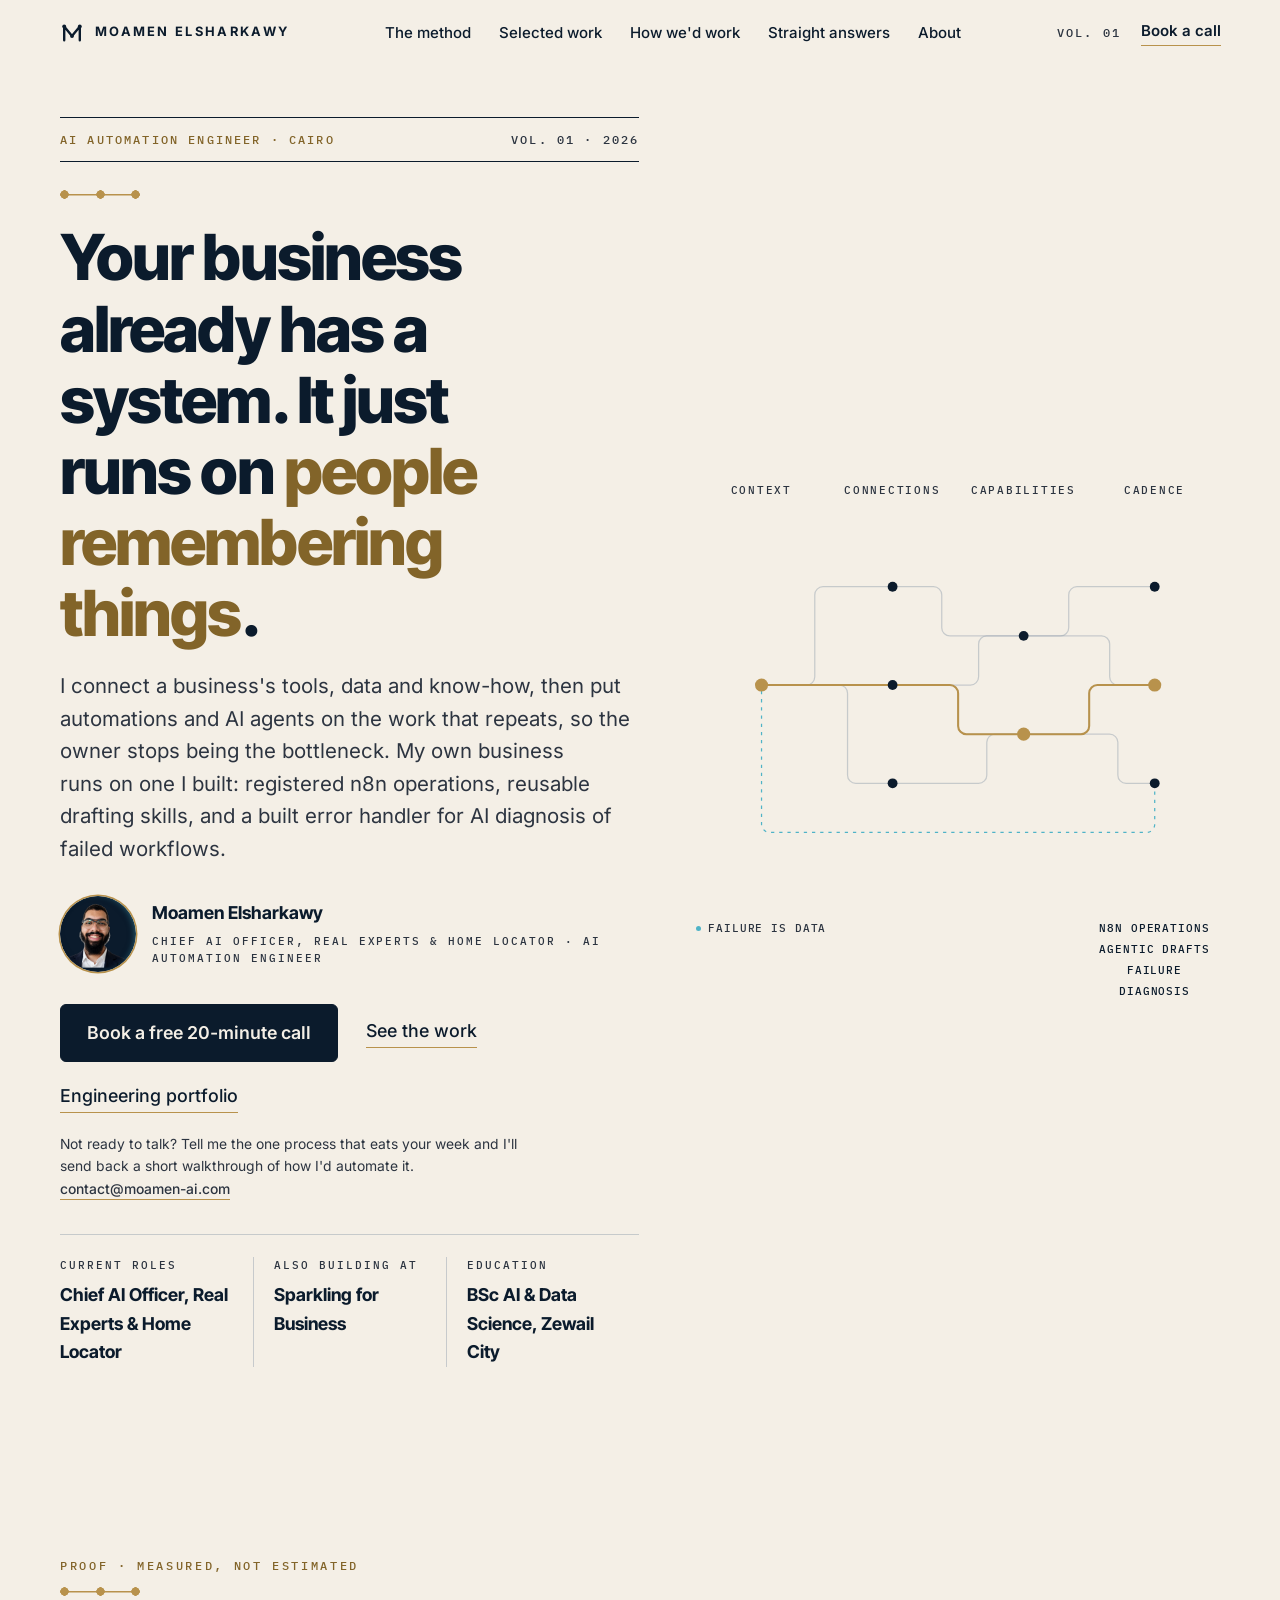
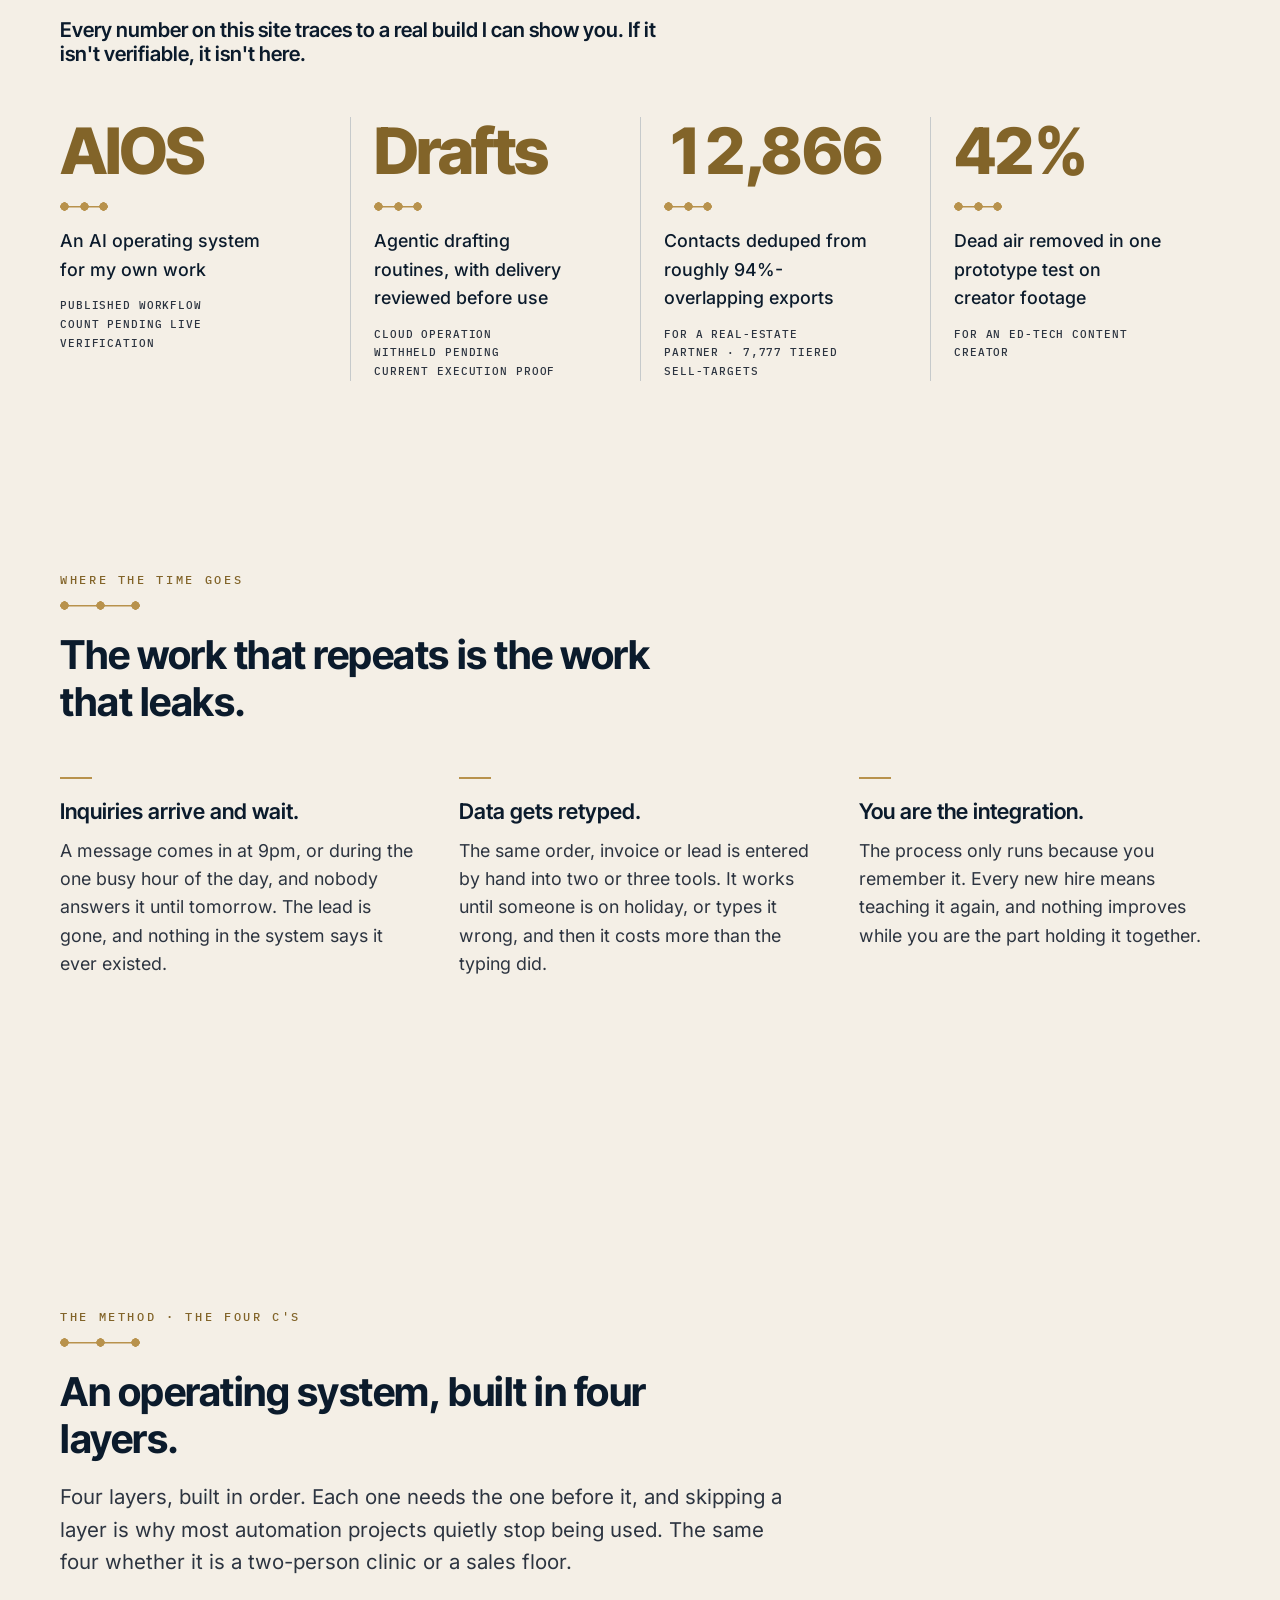
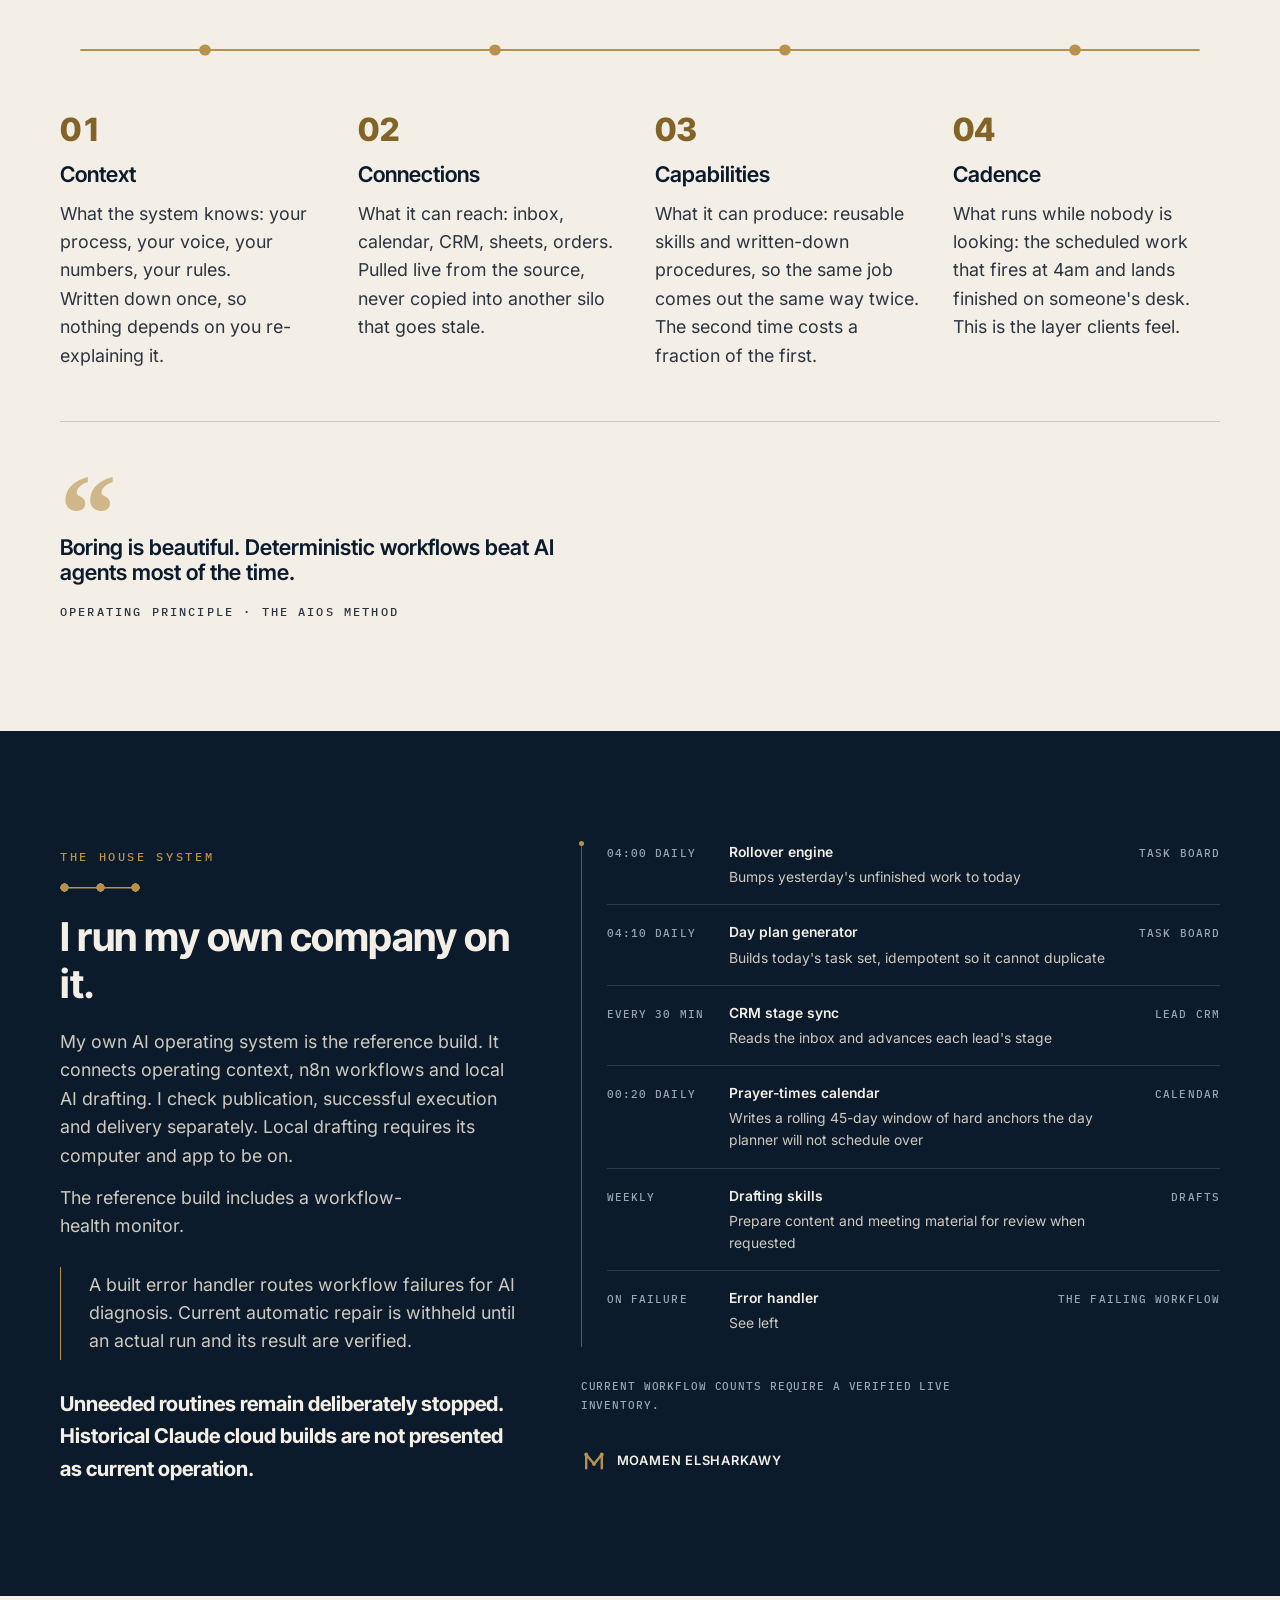
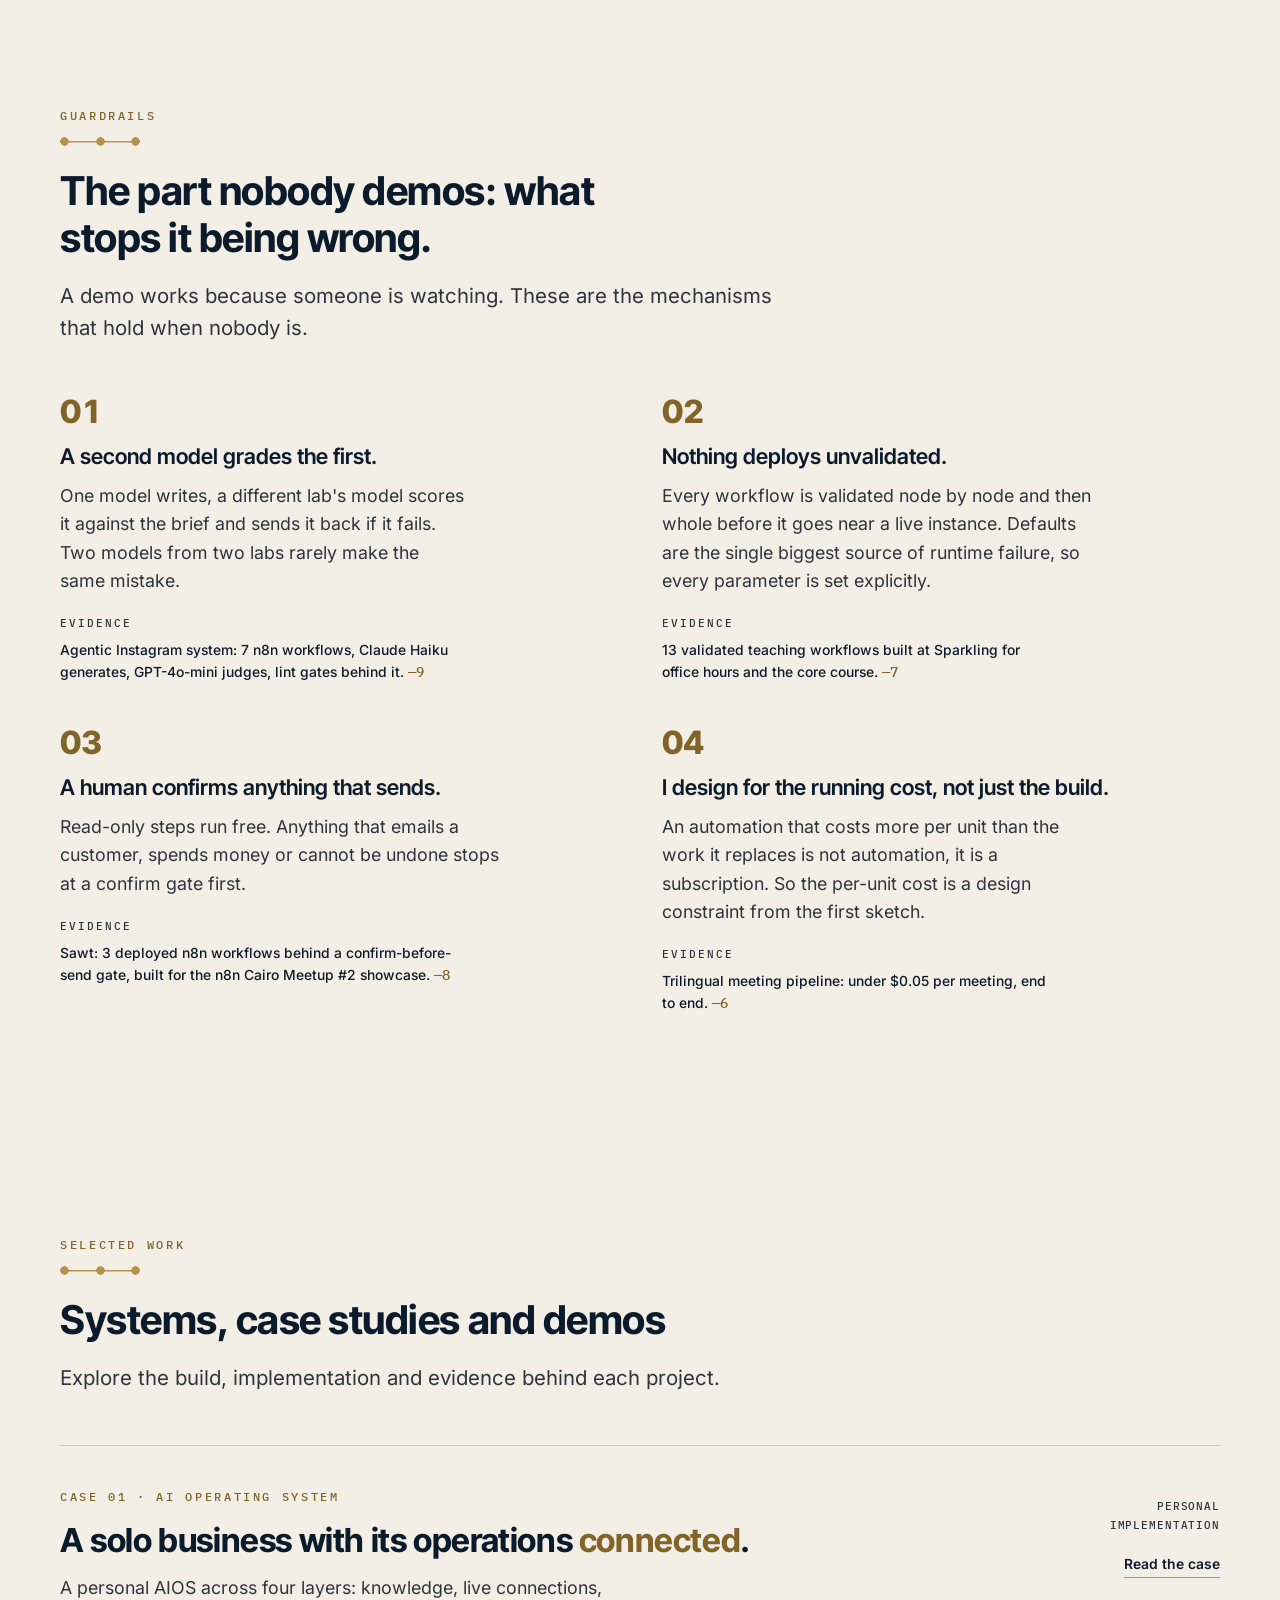
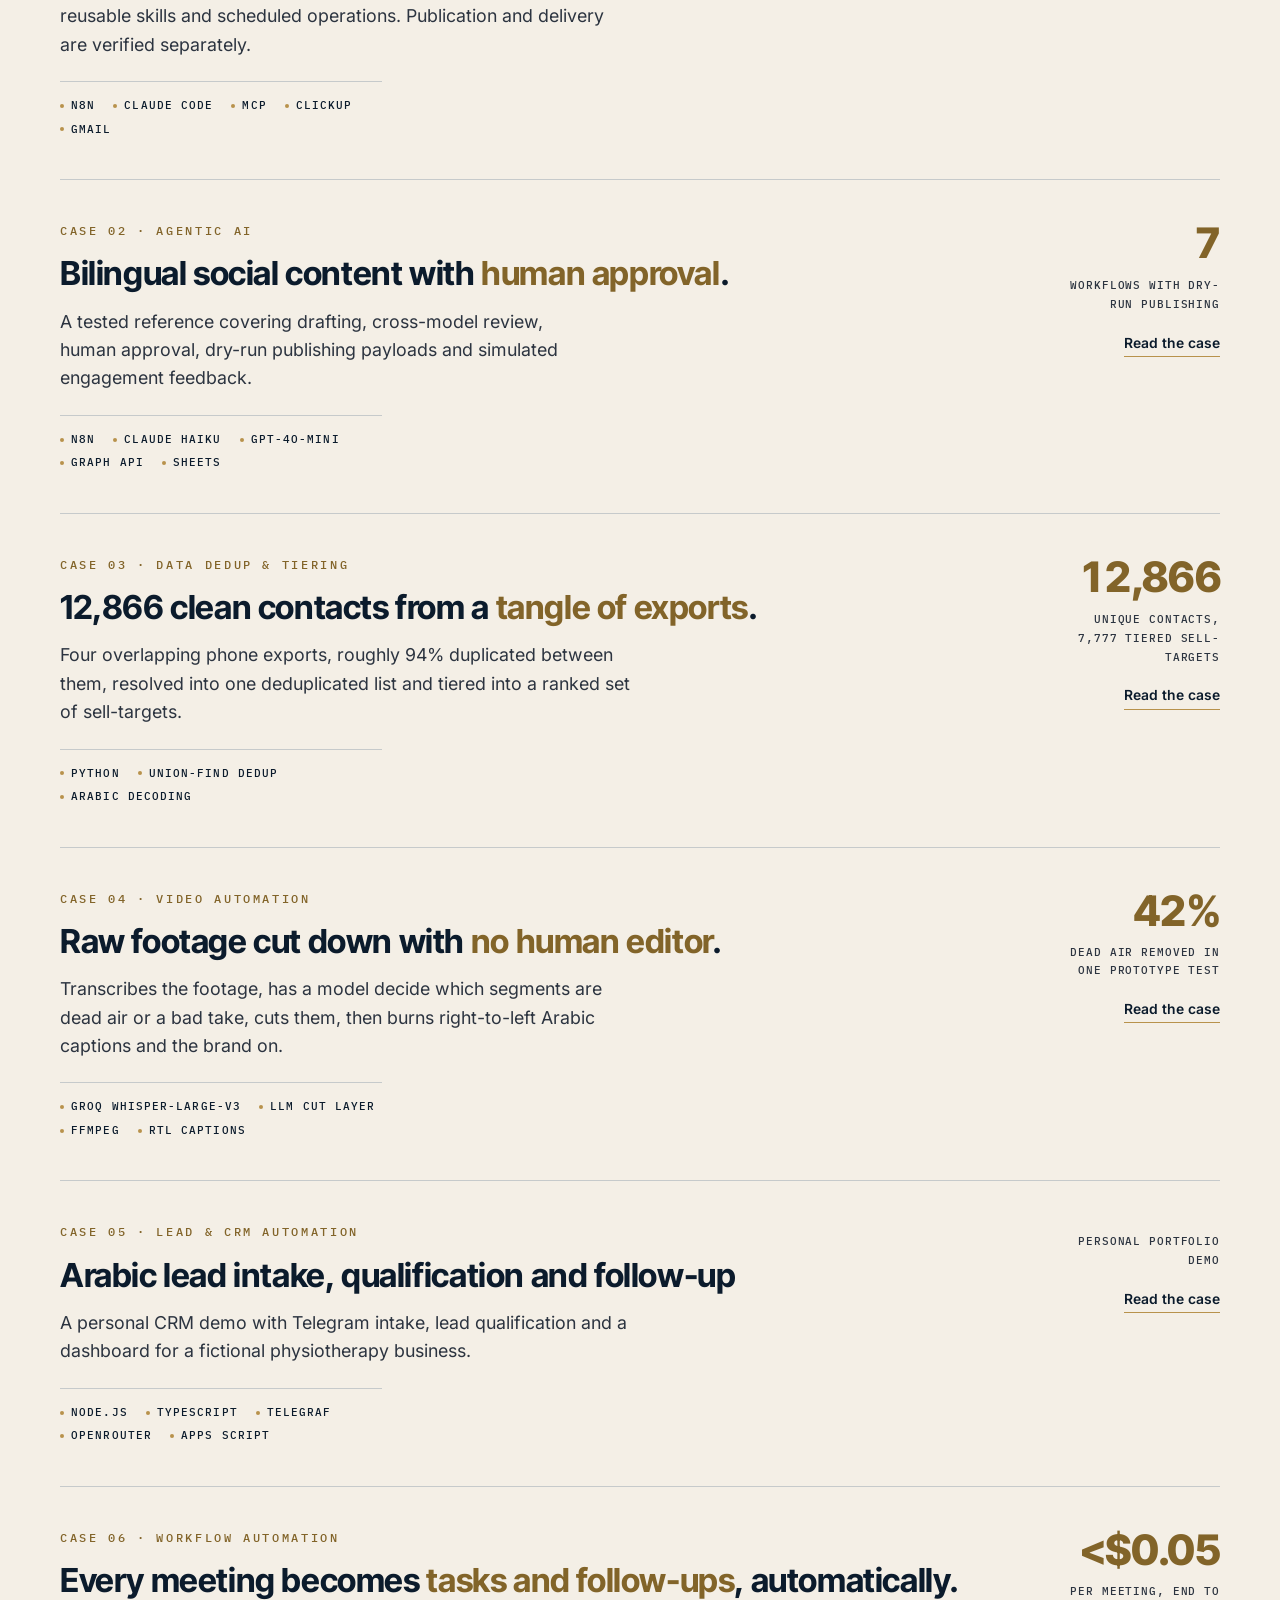
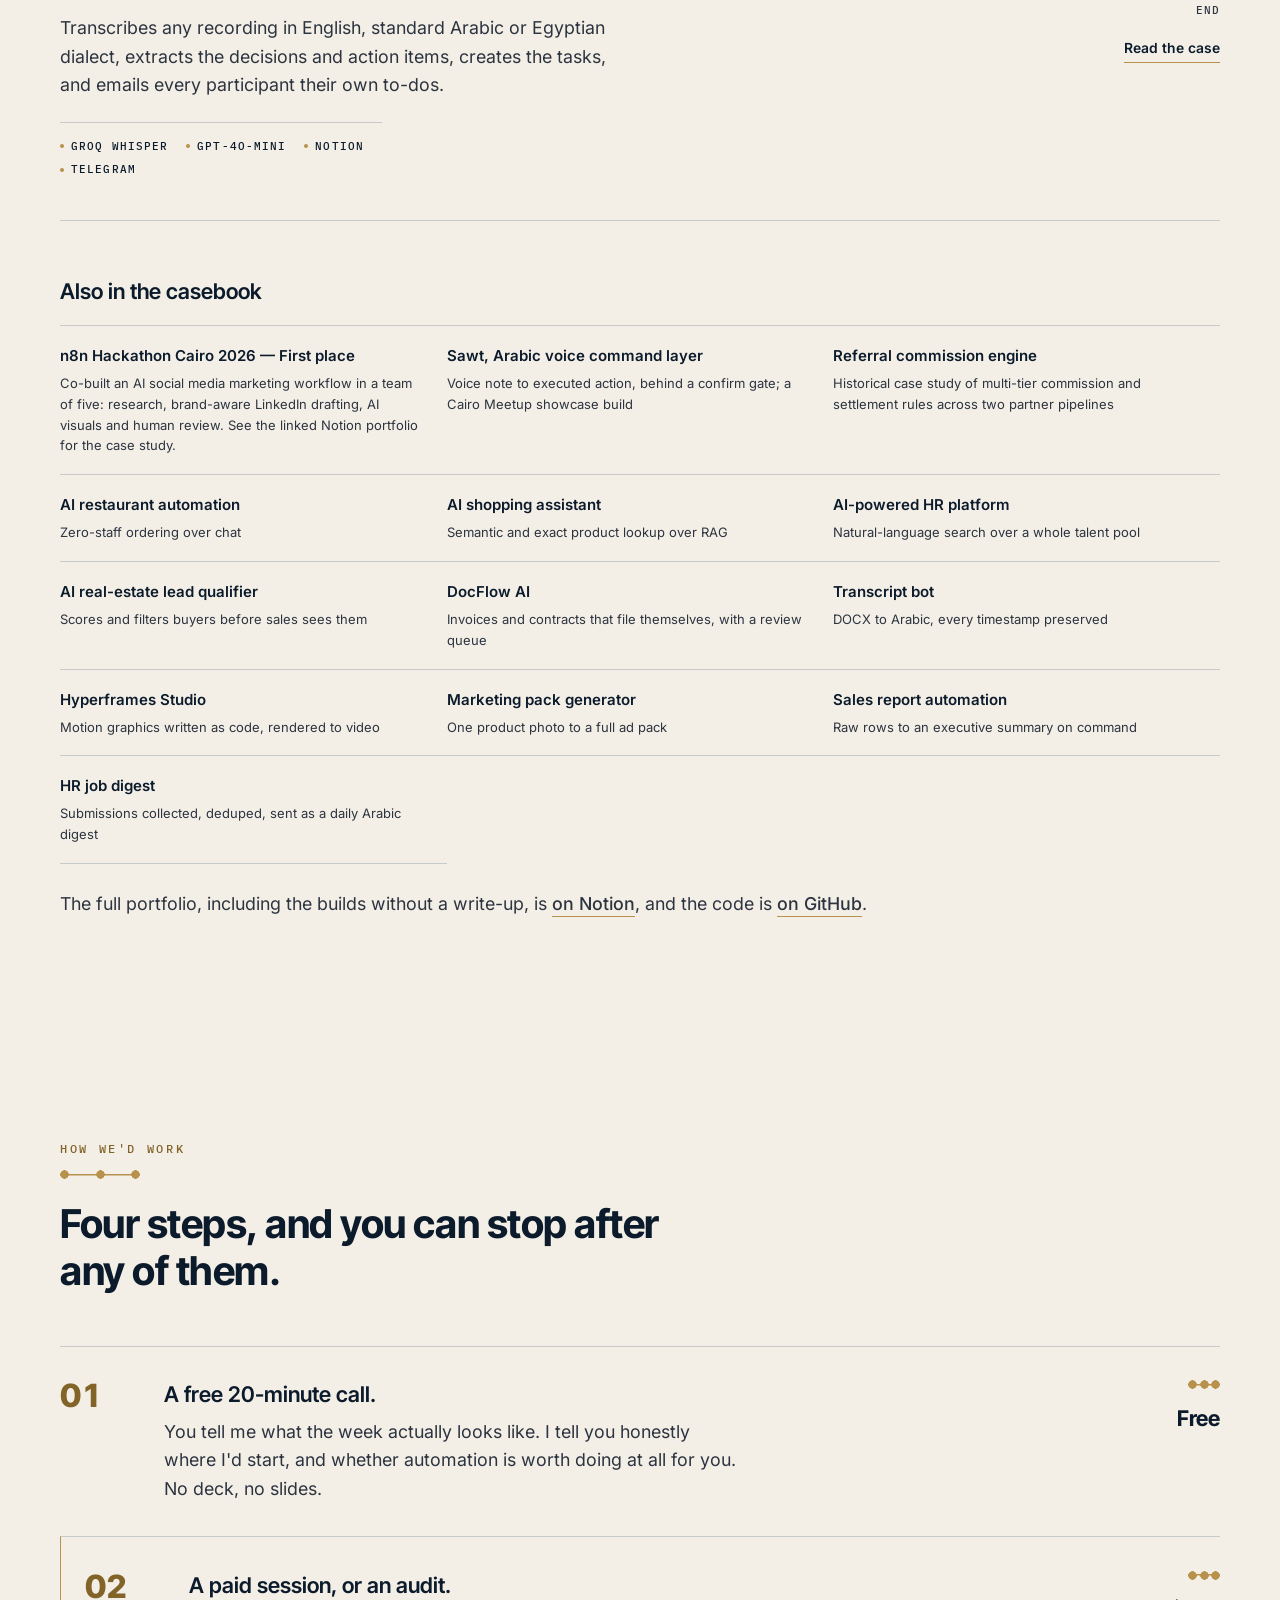
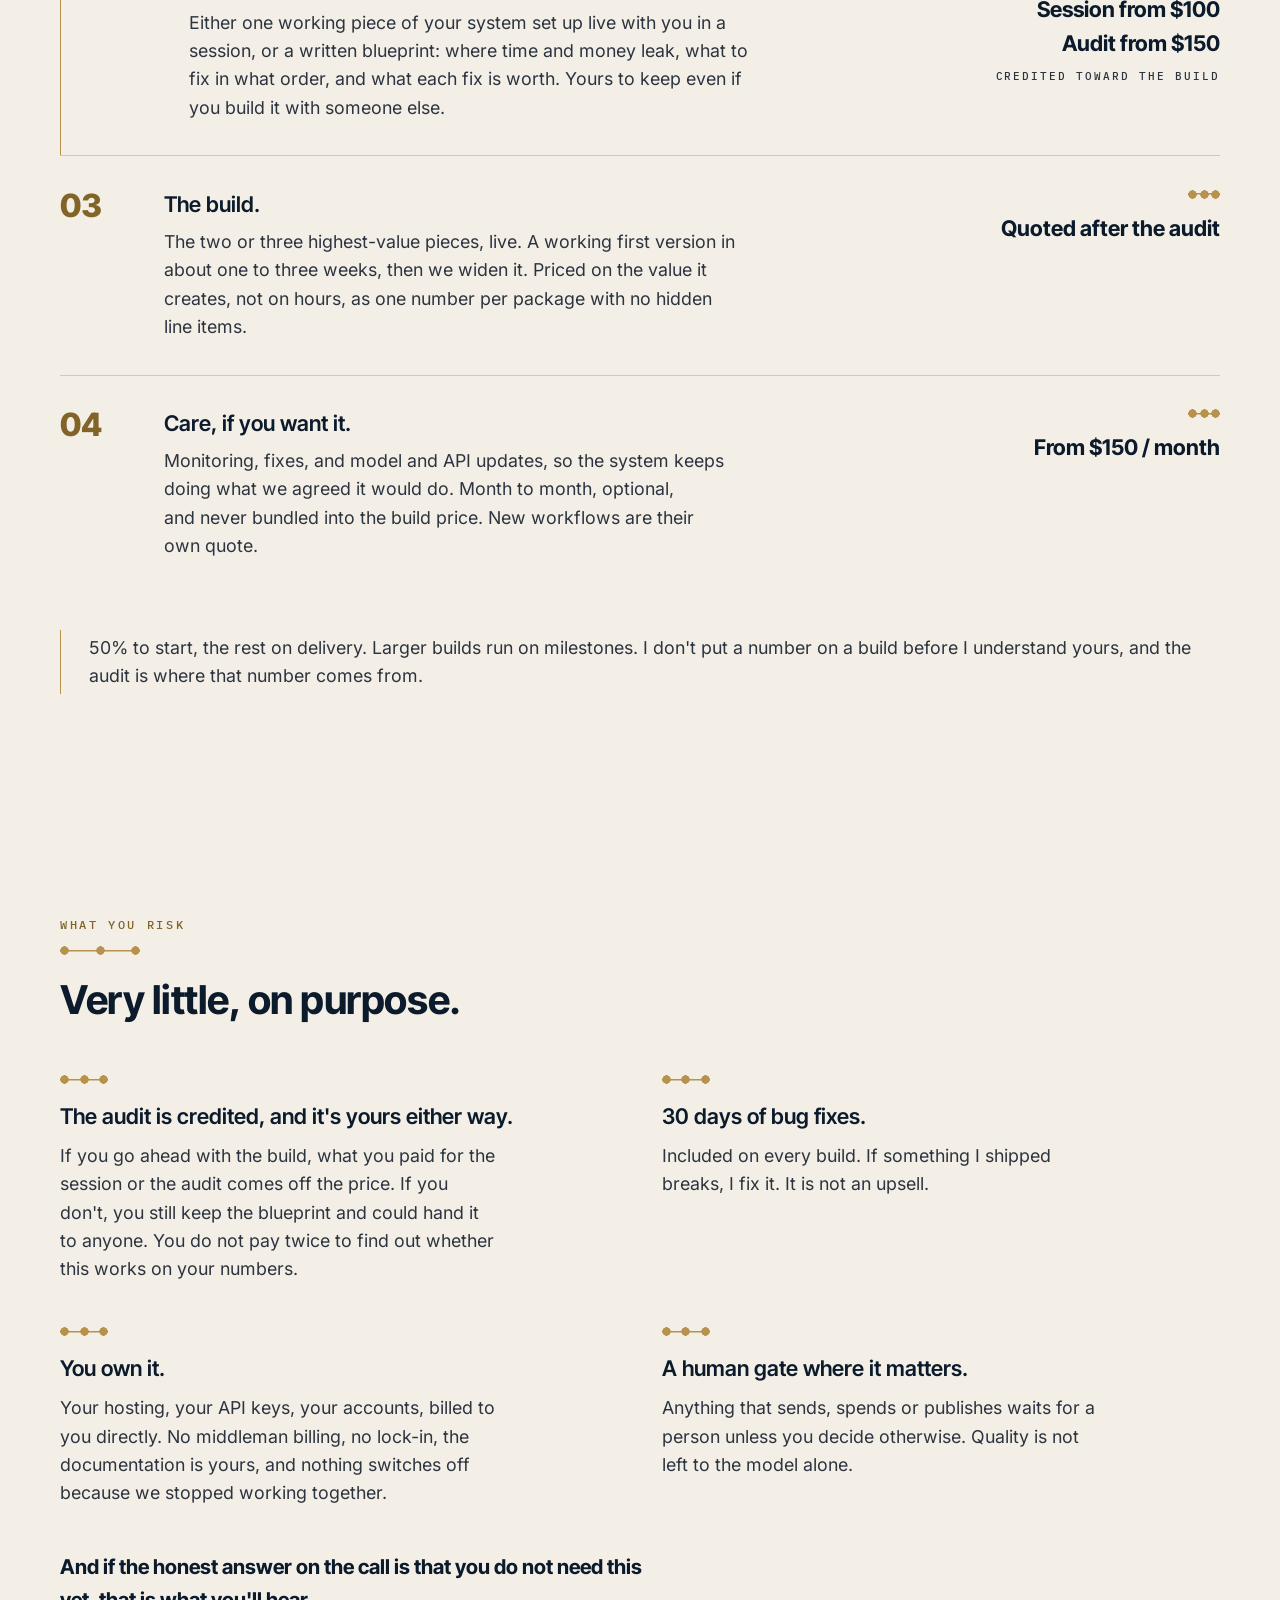
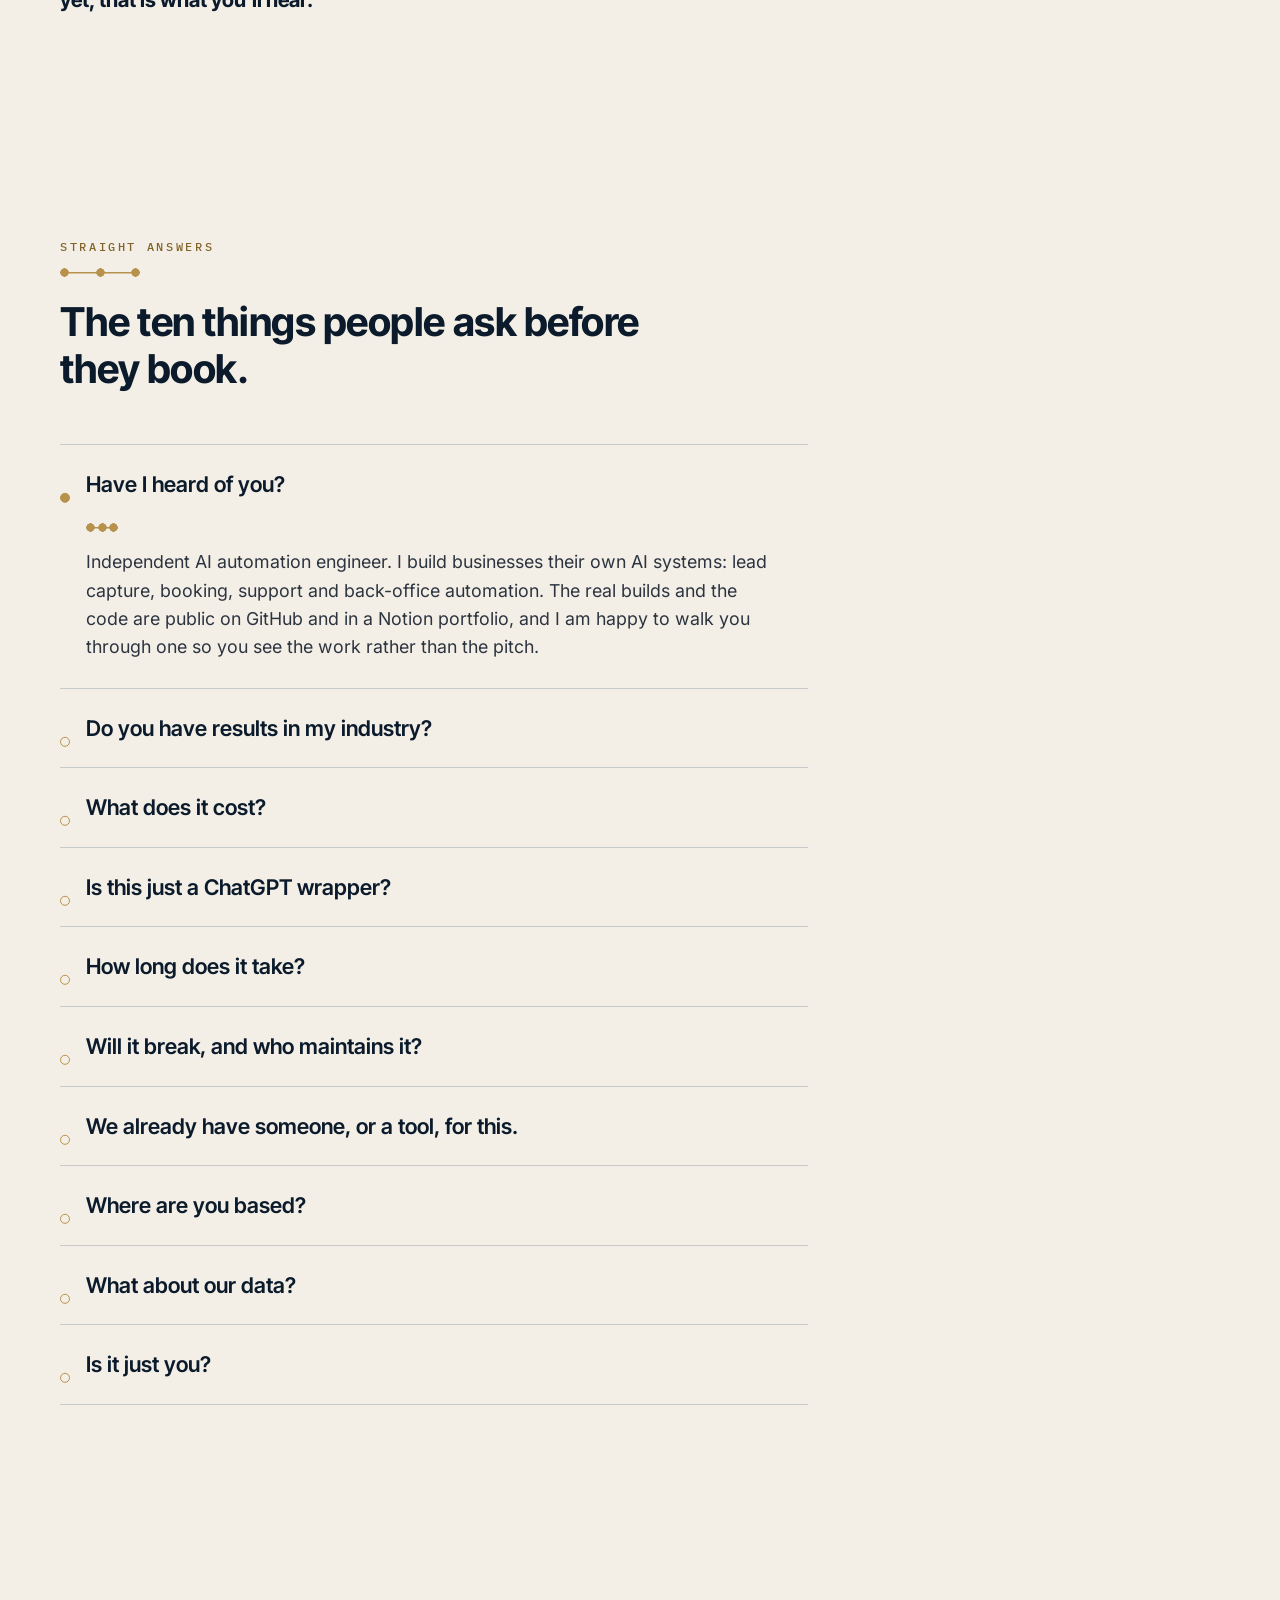
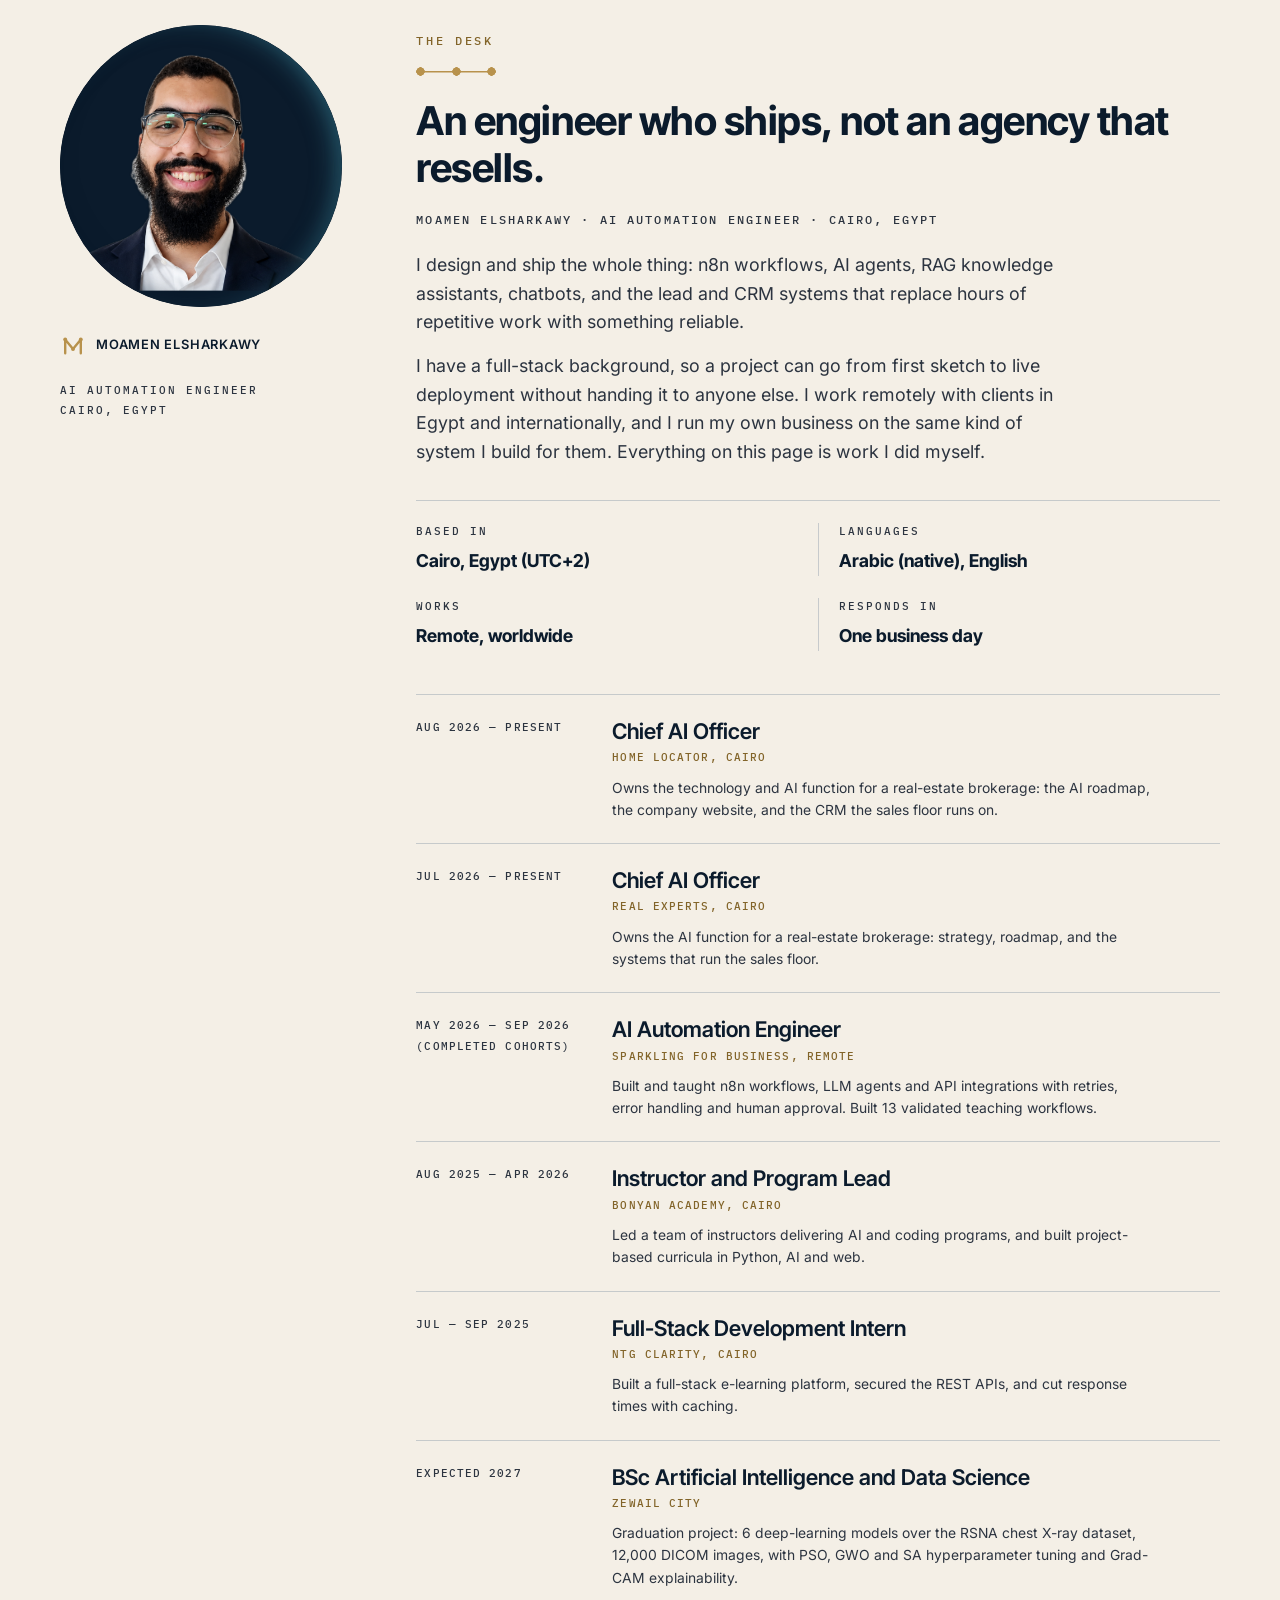
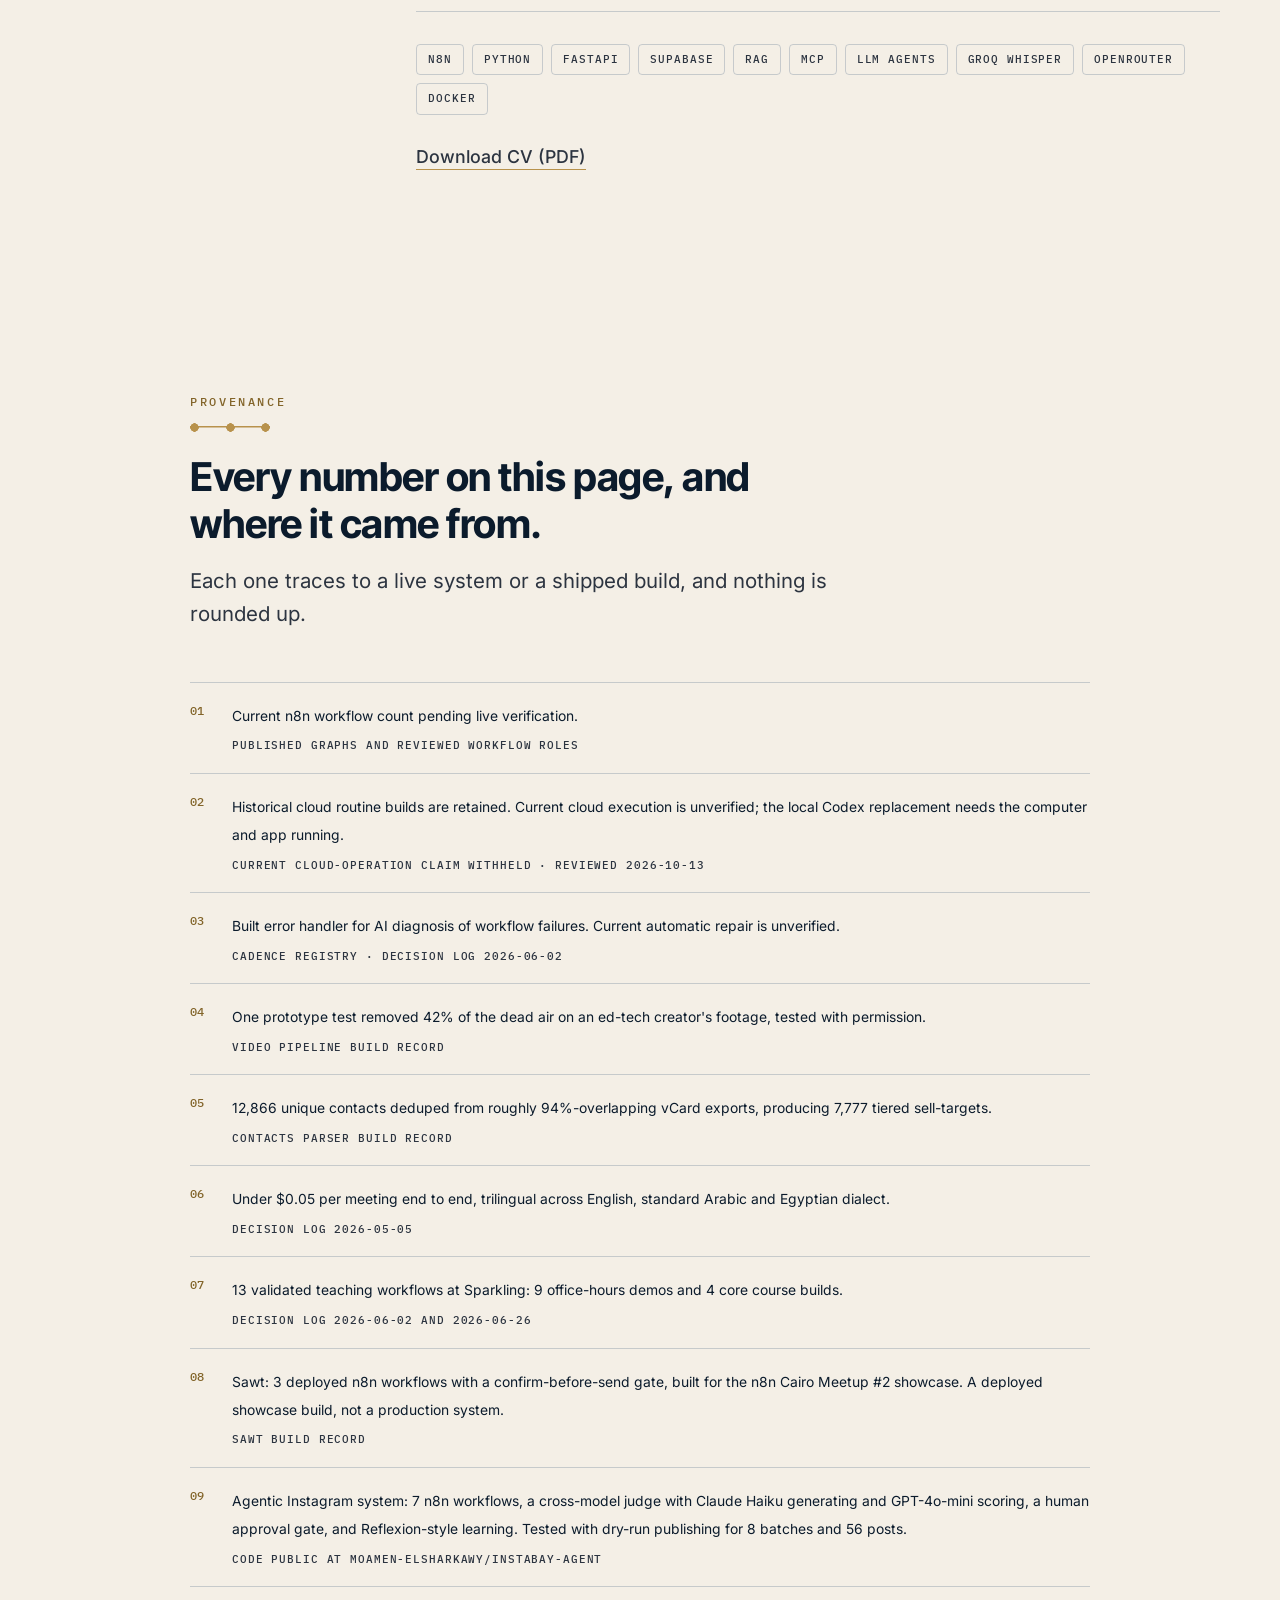
==== commit bb5e2dd0: "Clarify teaching and historical commission portfolio evidence" ====
--- a/index.html
+++ b/index.html
@@ -465,8 +465,8 @@
           Defaults are the single biggest source of runtime failure, so every parameter is set explicitly.</p>
         <div class="evidence">
           <span class="meta">Evidence</span>
-          <p>13 production teaching workflows shipped at Sparkling, all passing validation with zero
-            errors. <a class="prov-back" href="#n7">&mdash;7</a></p>
+          <p>13 validated teaching workflows built at Sparkling for office hours and the core course.
+            <a class="prov-back" href="#n7">&mdash;7</a></p>
         </div>
       </div>
       <div class="item reveal">
@@ -599,7 +599,7 @@
       <ul class="tier2-list">
         <li><strong>n8n Hackathon Cairo 2026 — First place</strong><span>Co-built an AI social media marketing workflow in a team of five: research, brand-aware LinkedIn drafting, AI visuals and human review. See the linked Notion portfolio for the case study.</span></li>
         <li><strong>Sawt, Arabic voice command layer</strong><span>Voice note to executed action, behind a confirm gate; a Cairo Meetup showcase build</span></li>
-        <li><strong>Referral commission engine</strong><span>Multi-tier commission maths across two partner pipelines; 4 built, 2 live</span></li>
+        <li><strong>Referral commission engine</strong><span>Historical case study of multi-tier commission and settlement rules across two partner pipelines</span></li>
         <li><strong>AI restaurant automation</strong><span>Zero-staff ordering over chat</span></li>
         <li><strong>AI shopping assistant</strong><span>Semantic and exact product lookup over RAG</span></li>
         <li><strong>AI-powered HR platform</strong><span>Natural-language search over a whole talent pool</span></li>
@@ -892,13 +892,12 @@
             </div>
           </li>
           <li>
-            <span class="when">May 2026 &mdash; present</span>
+            <span class="when">May 2026 &mdash; Sep 2026 (completed cohorts)</span>
             <div>
               <h3>AI Automation Engineer</h3>
               <span class="org">Sparkling for Business, remote</span>
-              <p>Builds, debugs and hardens production n8n workflows, LLM agents and API integrations
-                with retries, error handling and human-in-the-loop gates. 13 production teaching
-                workflows shipped, all passing validation with zero errors.</p>
+              <p>Built and taught n8n workflows, LLM agents and API integrations with retries,
+                error handling and human approval. Built 13 validated teaching workflows.</p>
             </div>
           </li>
           <li>
@@ -1007,8 +1006,8 @@
       <li id="n7" class="anchor">
         <span class="prov-i">07</span>
         <div>
-          <span class="prov-claim">13 production teaching workflows at Sparkling: 9 office-hours demos
-            plus 4 core course builds, all passing validation with zero errors.</span>
+          <span class="prov-claim">13 validated teaching workflows at Sparkling: 9 office-hours demos
+            and 4 core course builds.</span>
           <span class="prov-src">Decision log 2026-06-02 and 2026-06-26</span>
         </div>
       </li>
@@ -1032,10 +1031,10 @@
       <li id="n10" class="anchor">
         <span class="prov-i">10</span>
         <div>
-          <span class="prov-claim">Referral commission engine: 4 workflows built, 2 live, computing
-            multi-tier commissions at 10%, 15% and 30-40% with reversed settlement logic. The two
-            weekly-report workflows are paused, so "4 built, 2 live" is the honest phrasing.</span>
-          <span class="prov-src">Live n8n instance &middot; verified 2026-07-29</span>
+          <span class="prov-claim">The referral commission engine applied tiered commission rules and
+            reversed settlement logic across two partner pipelines. At the recorded check, two
+            commission workflows were published and two weekly-report workflows were paused.</span>
+          <span class="prov-src">Historical n8n verification &middot; 2026-10-14</span>
         </div>
       </li>
       <li id="n11" class="anchor">
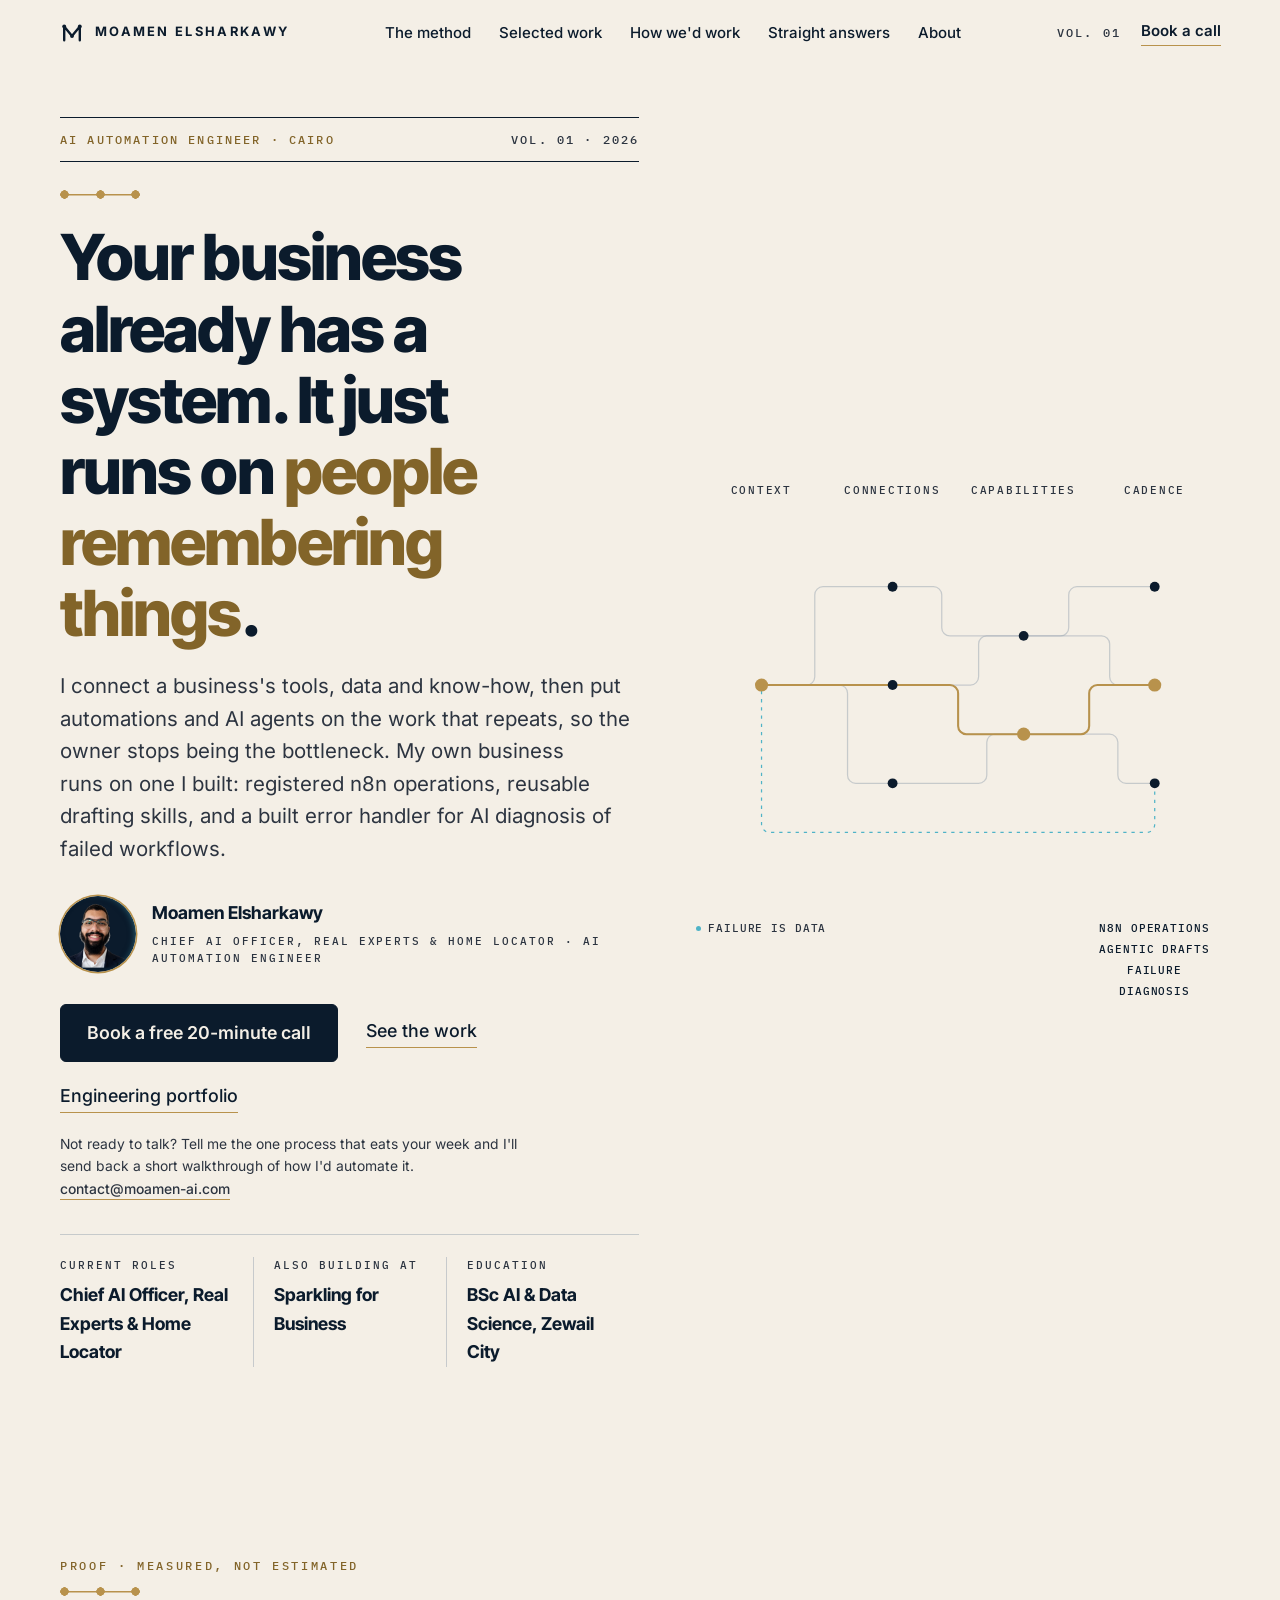
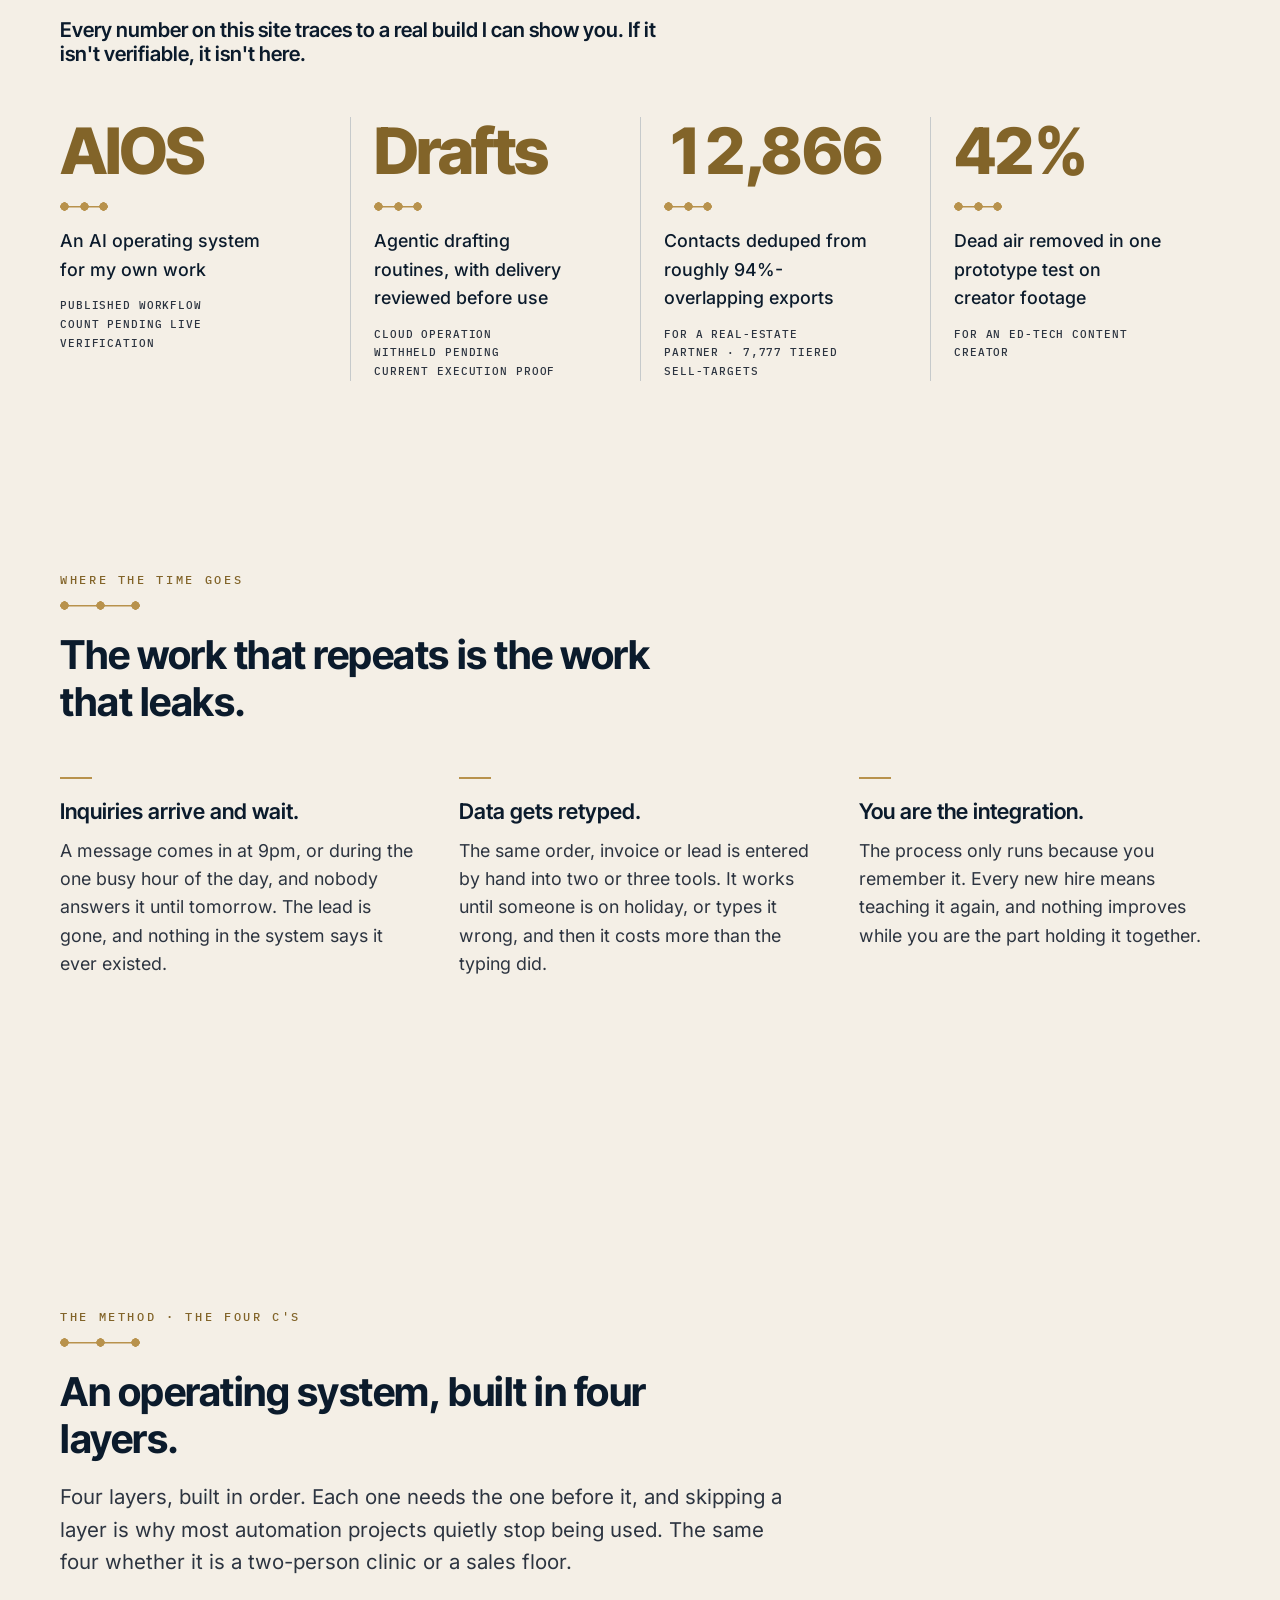
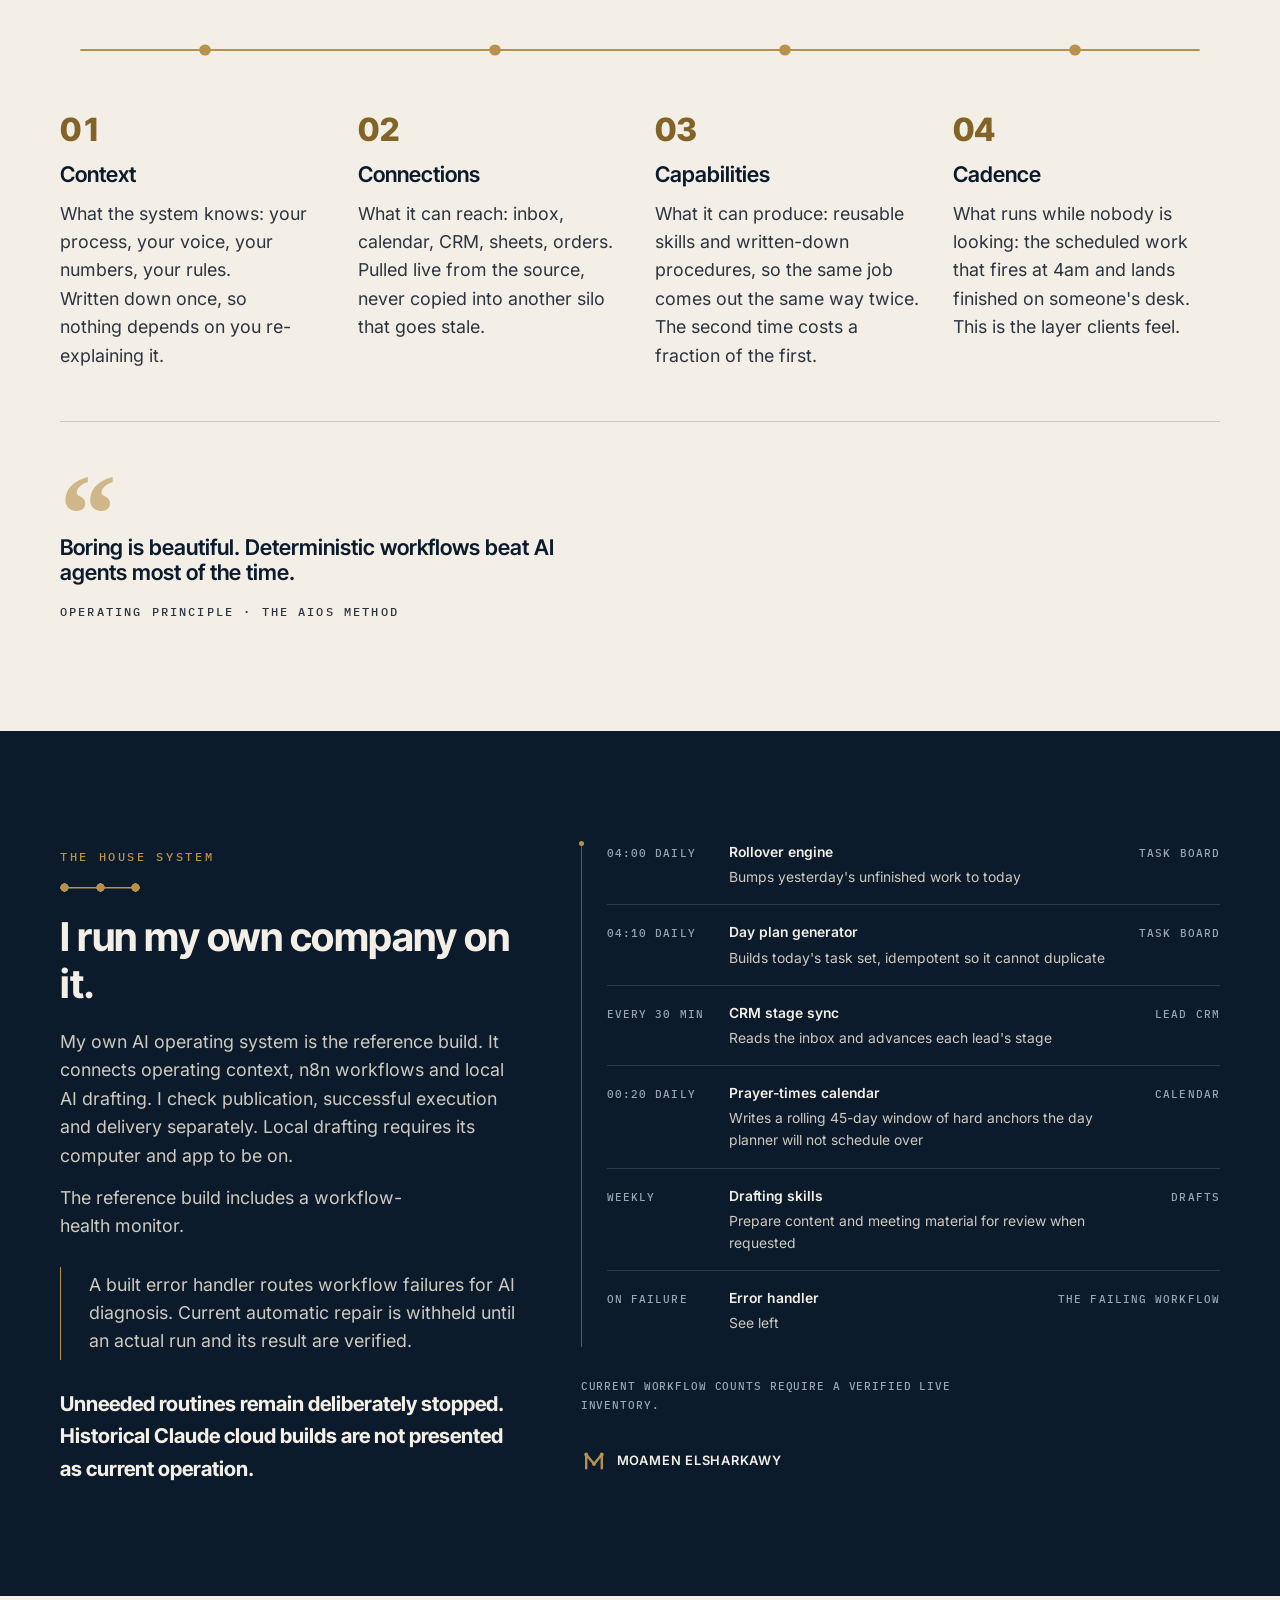
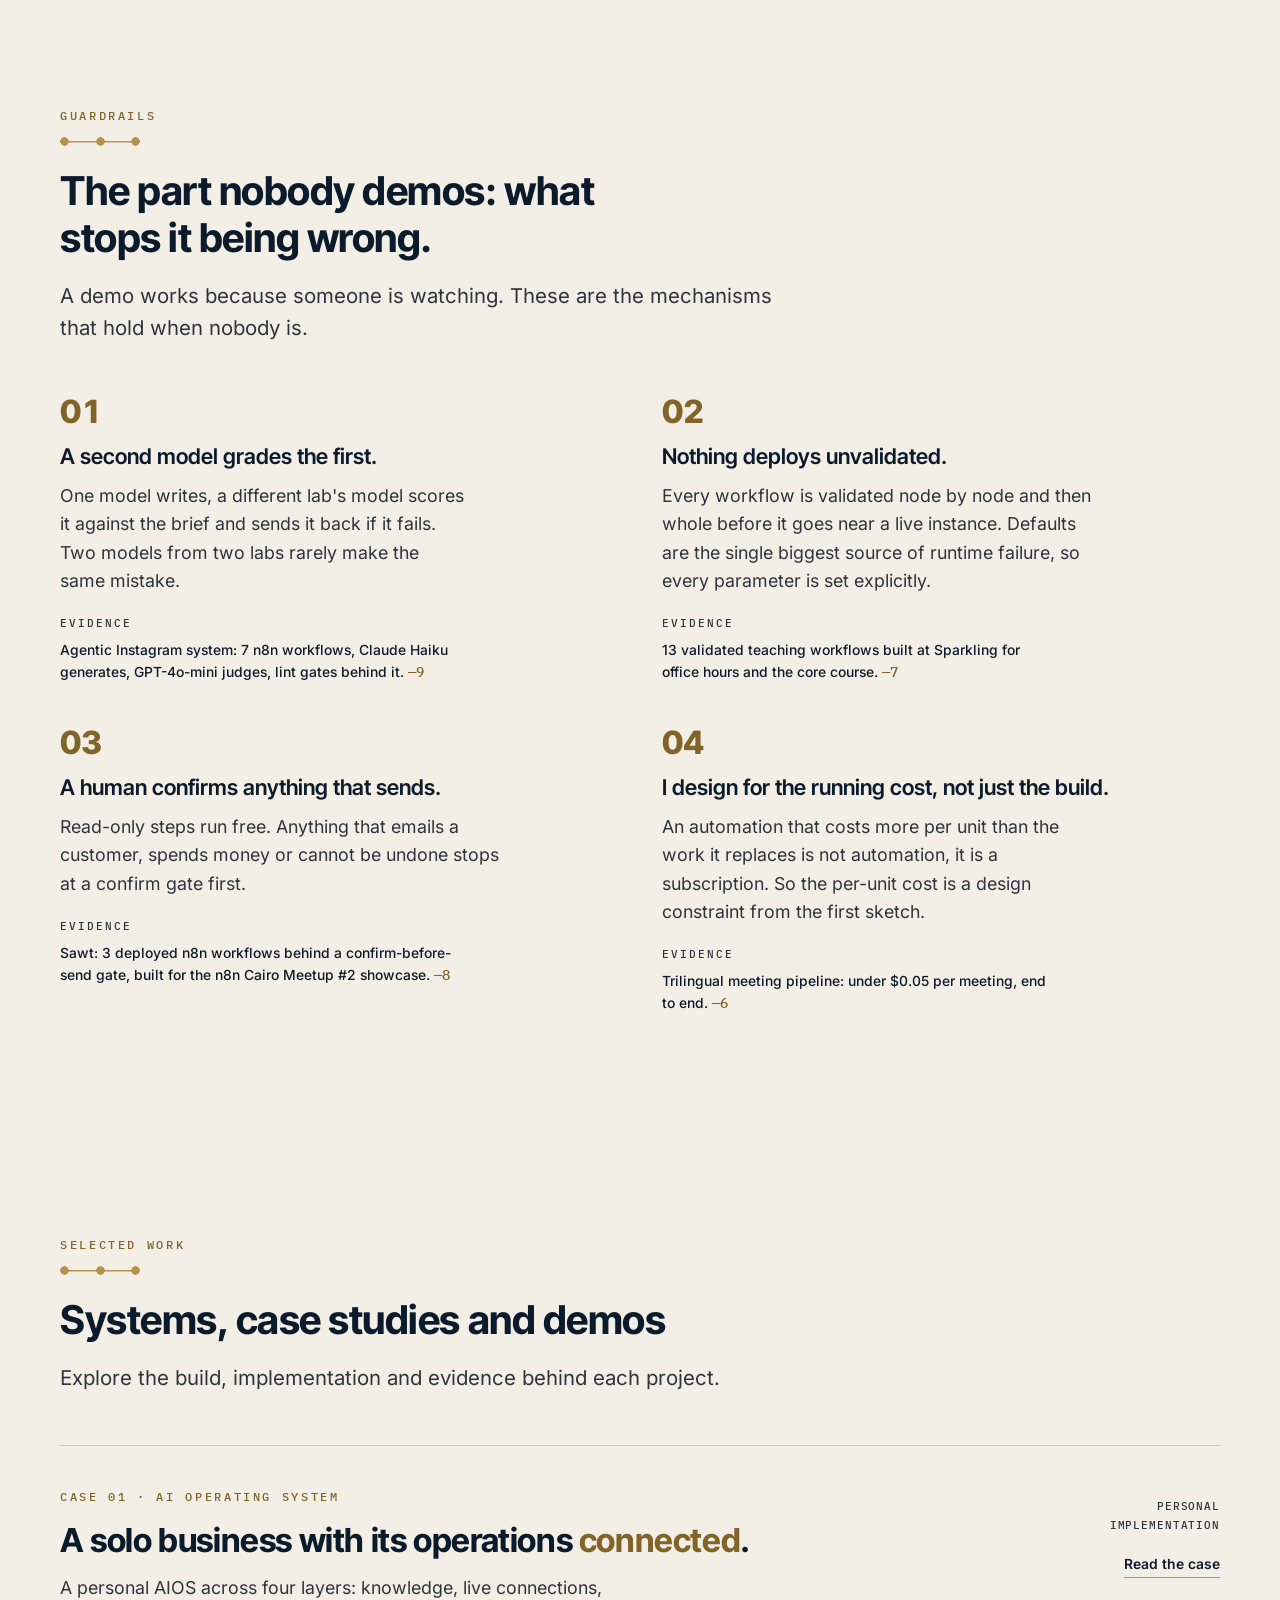
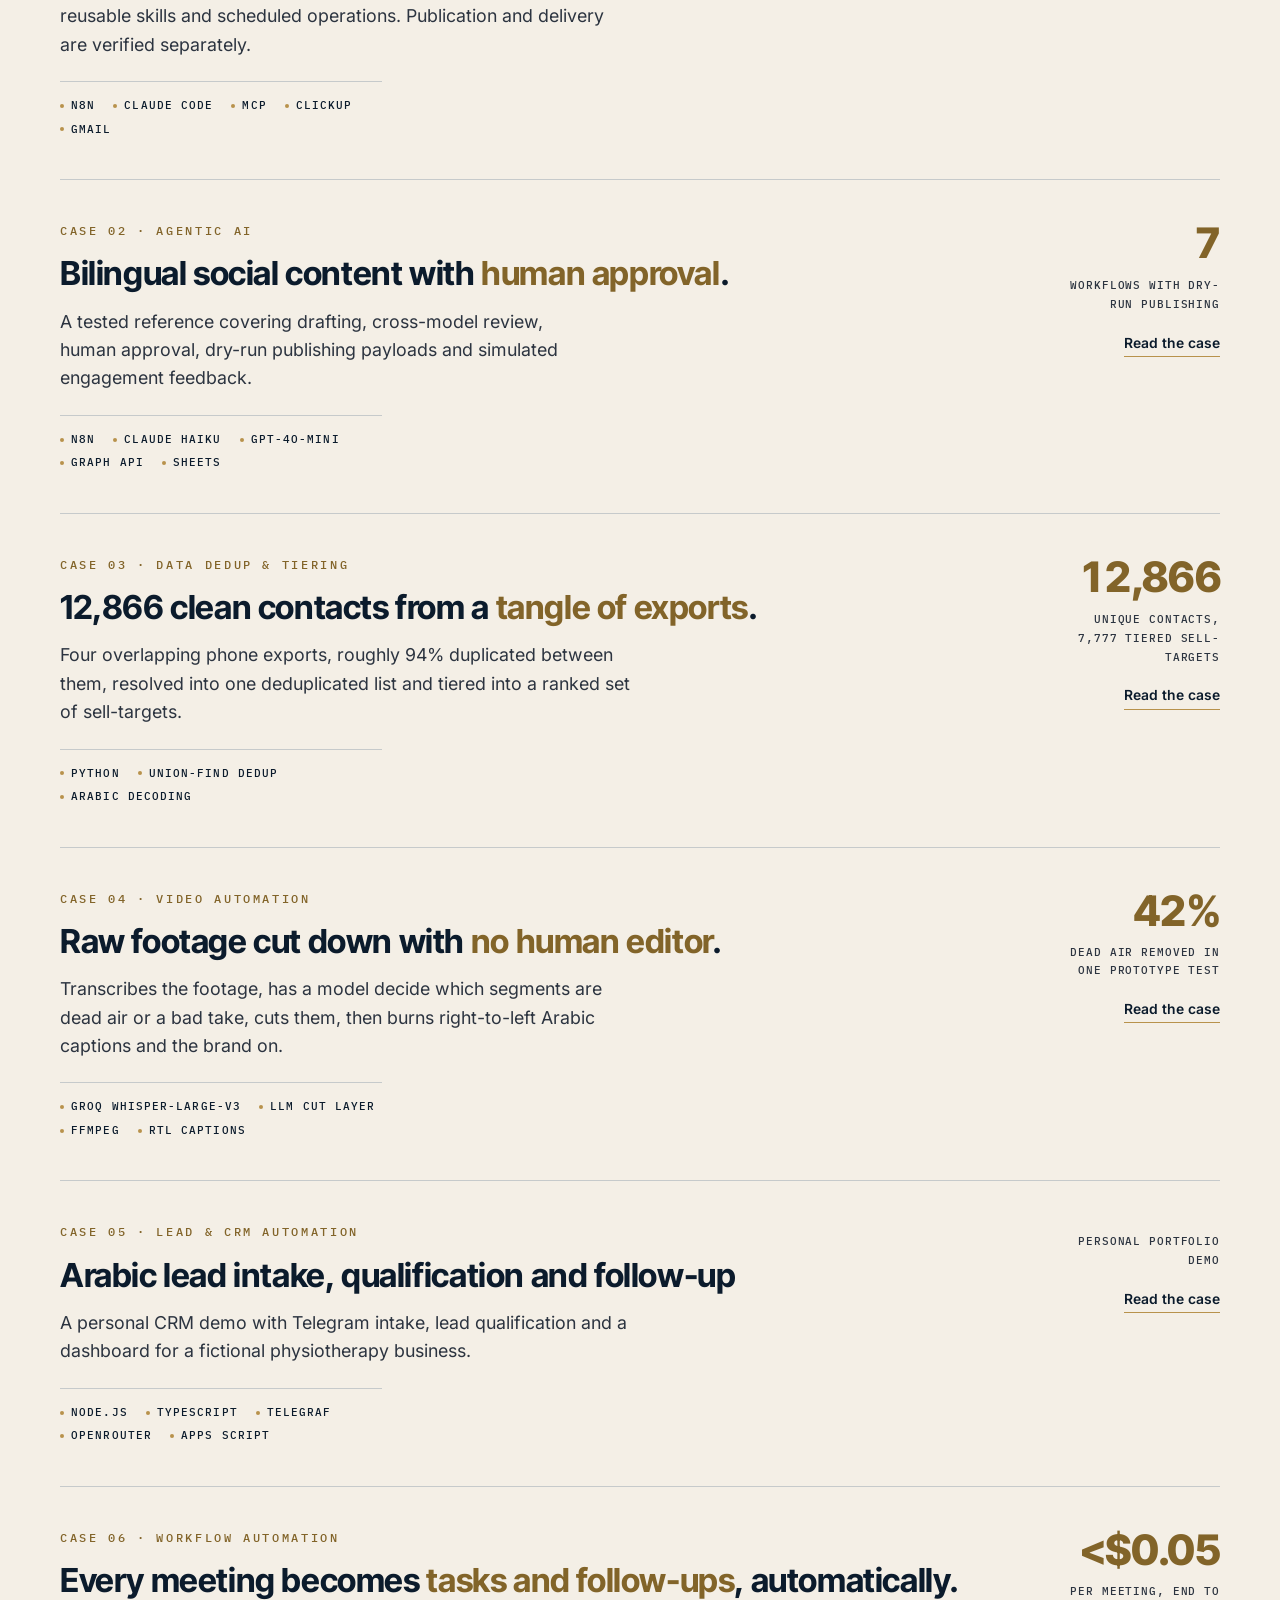
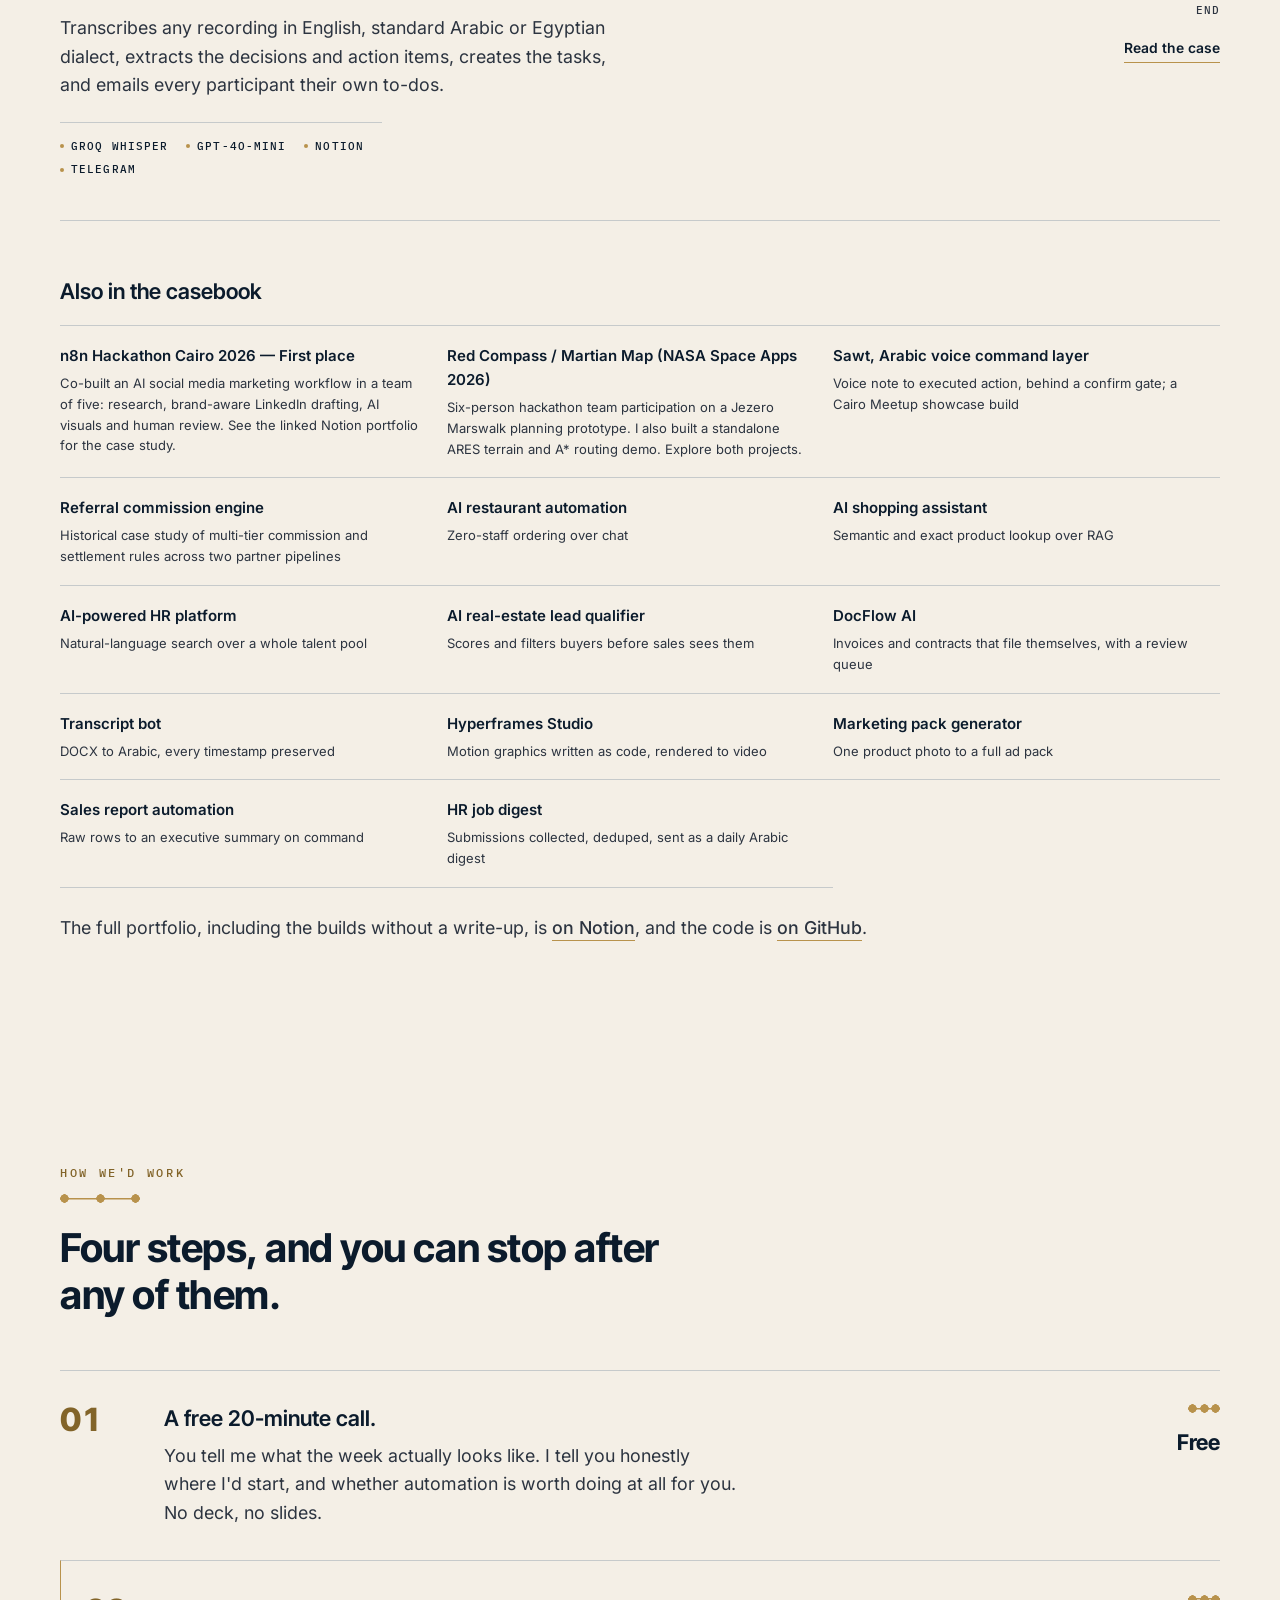
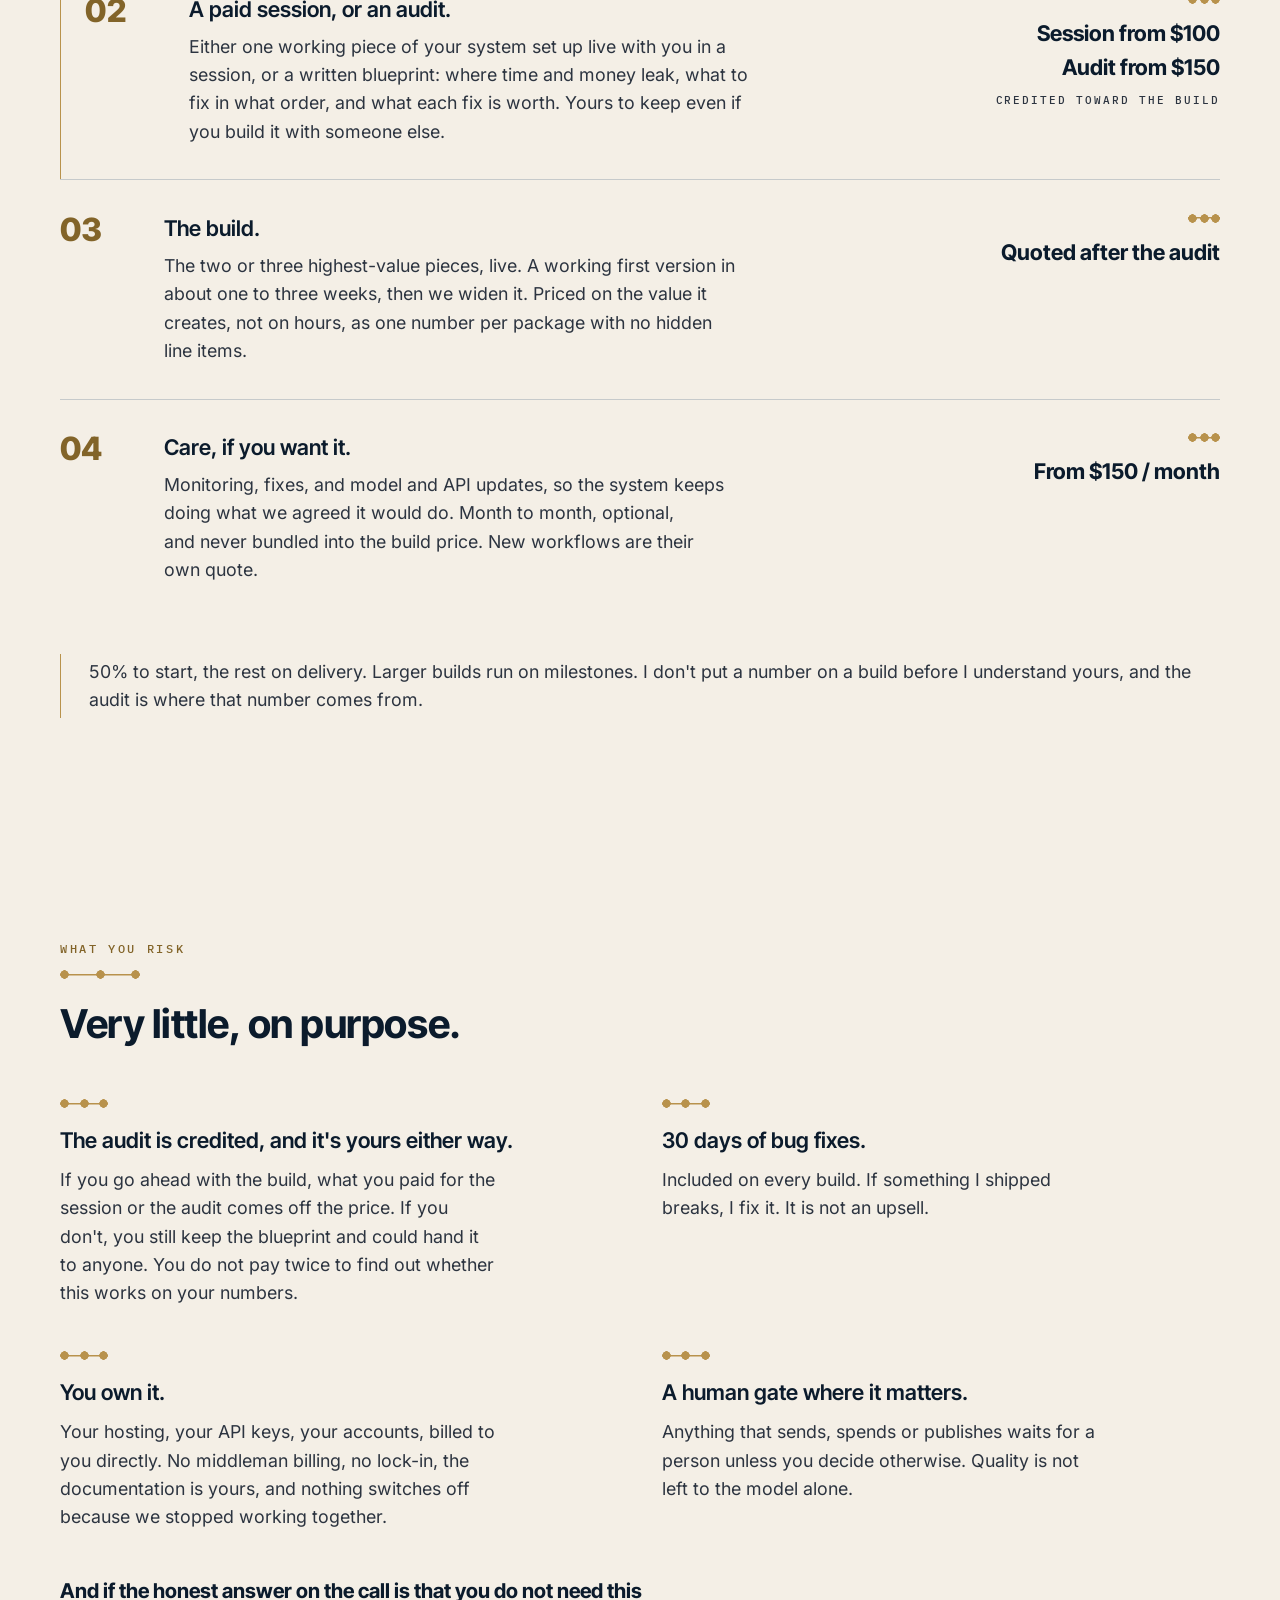
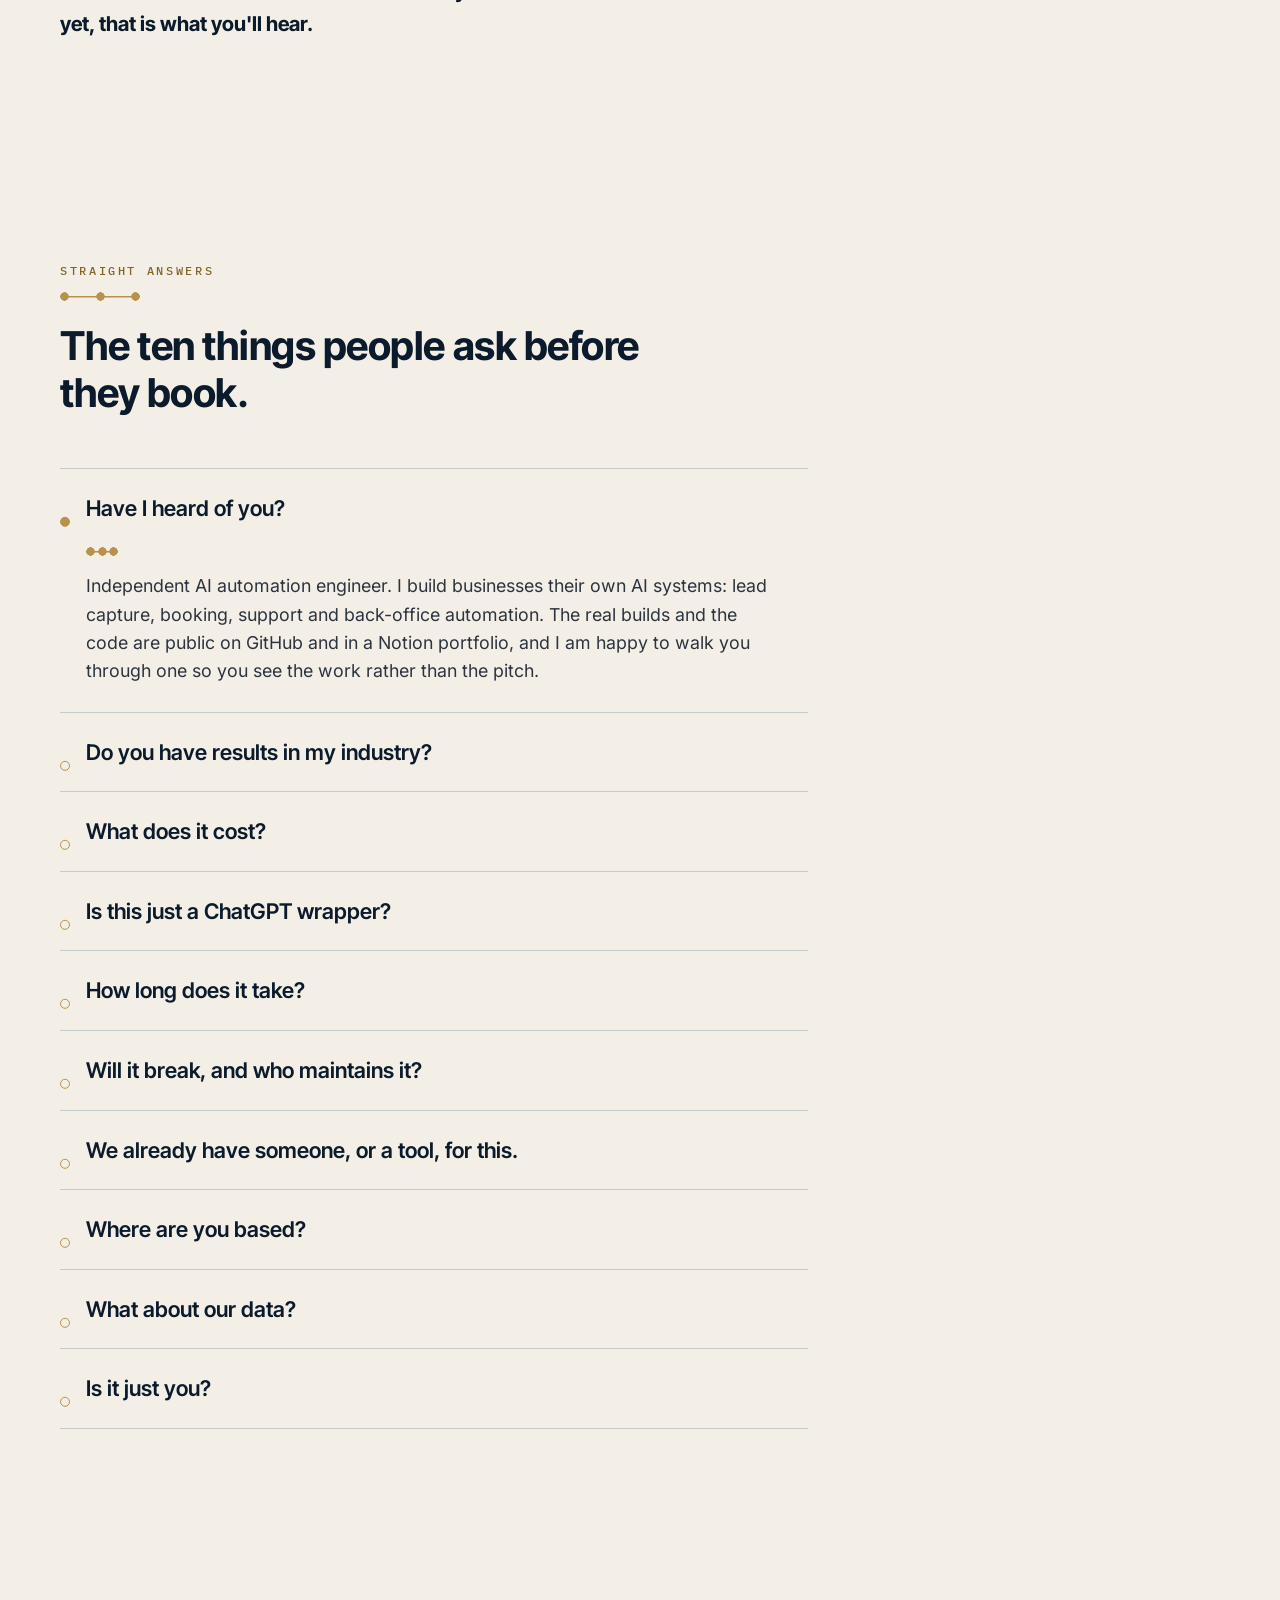
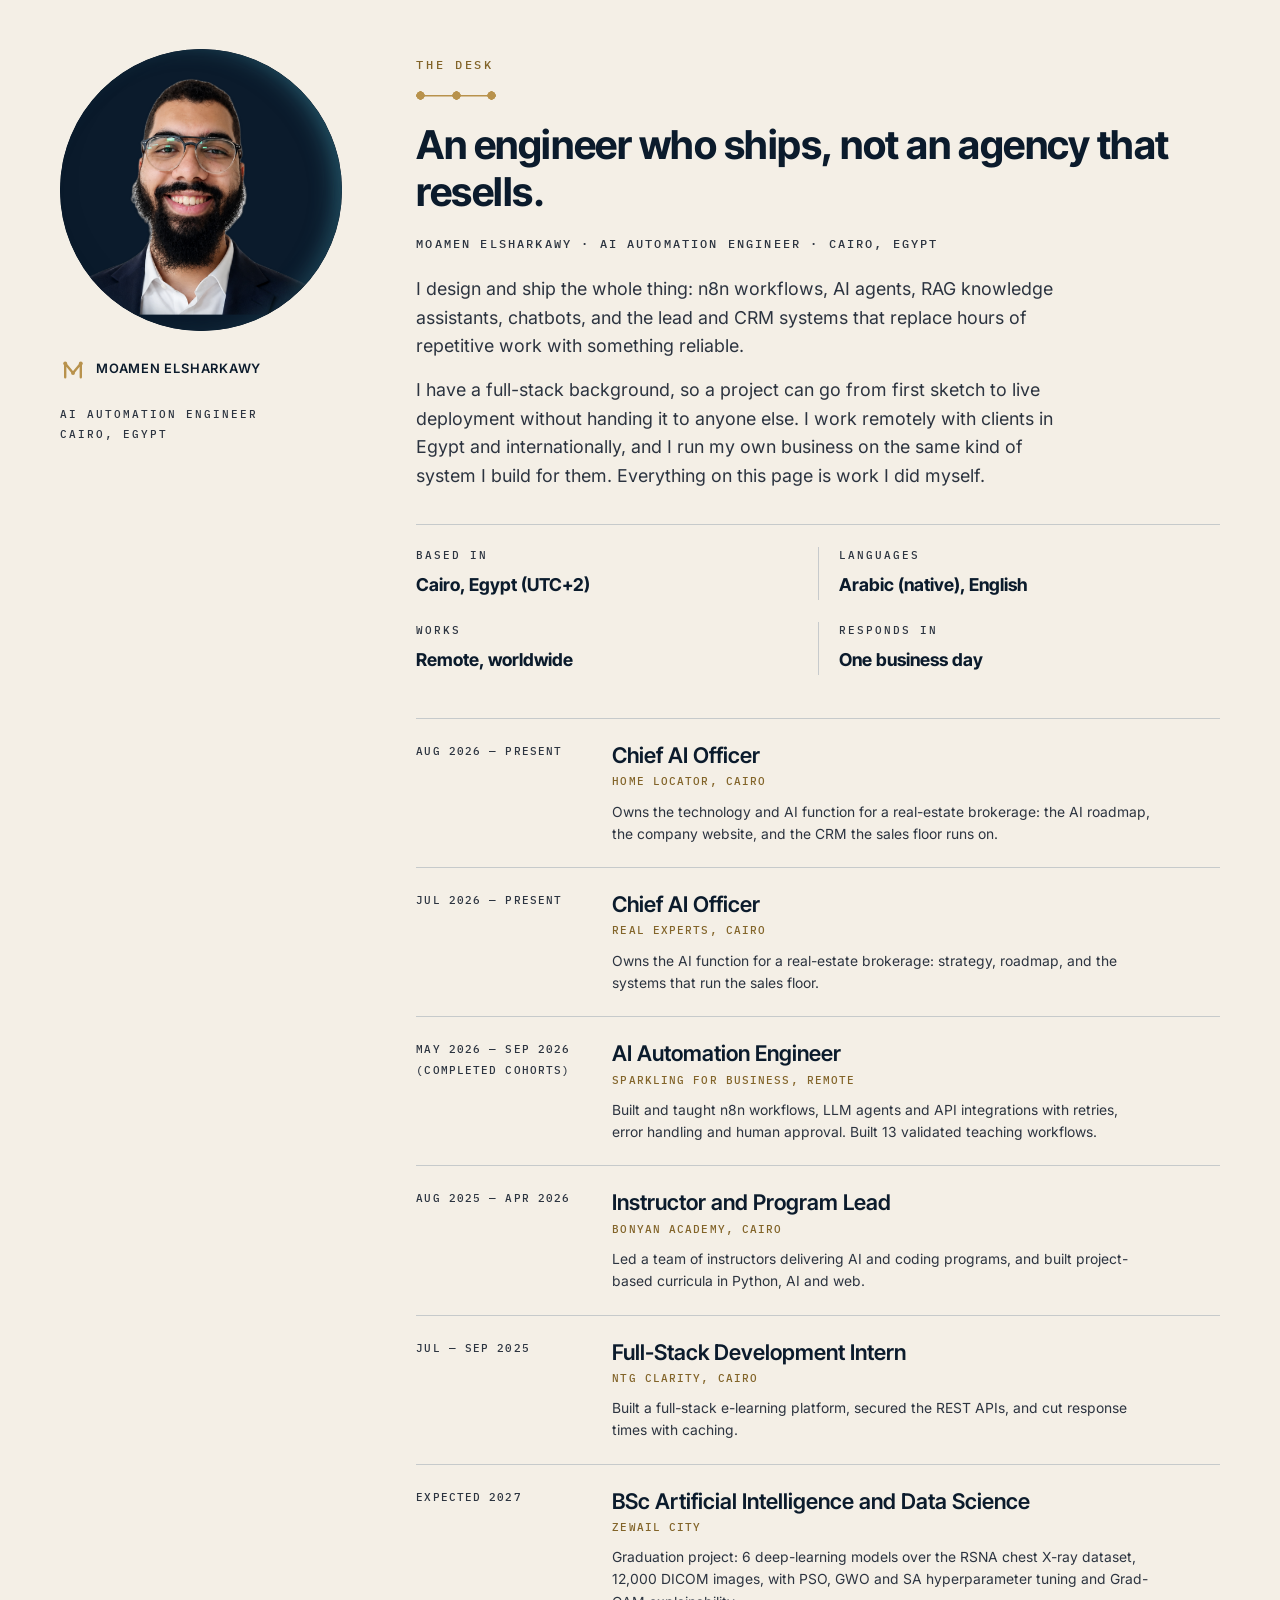
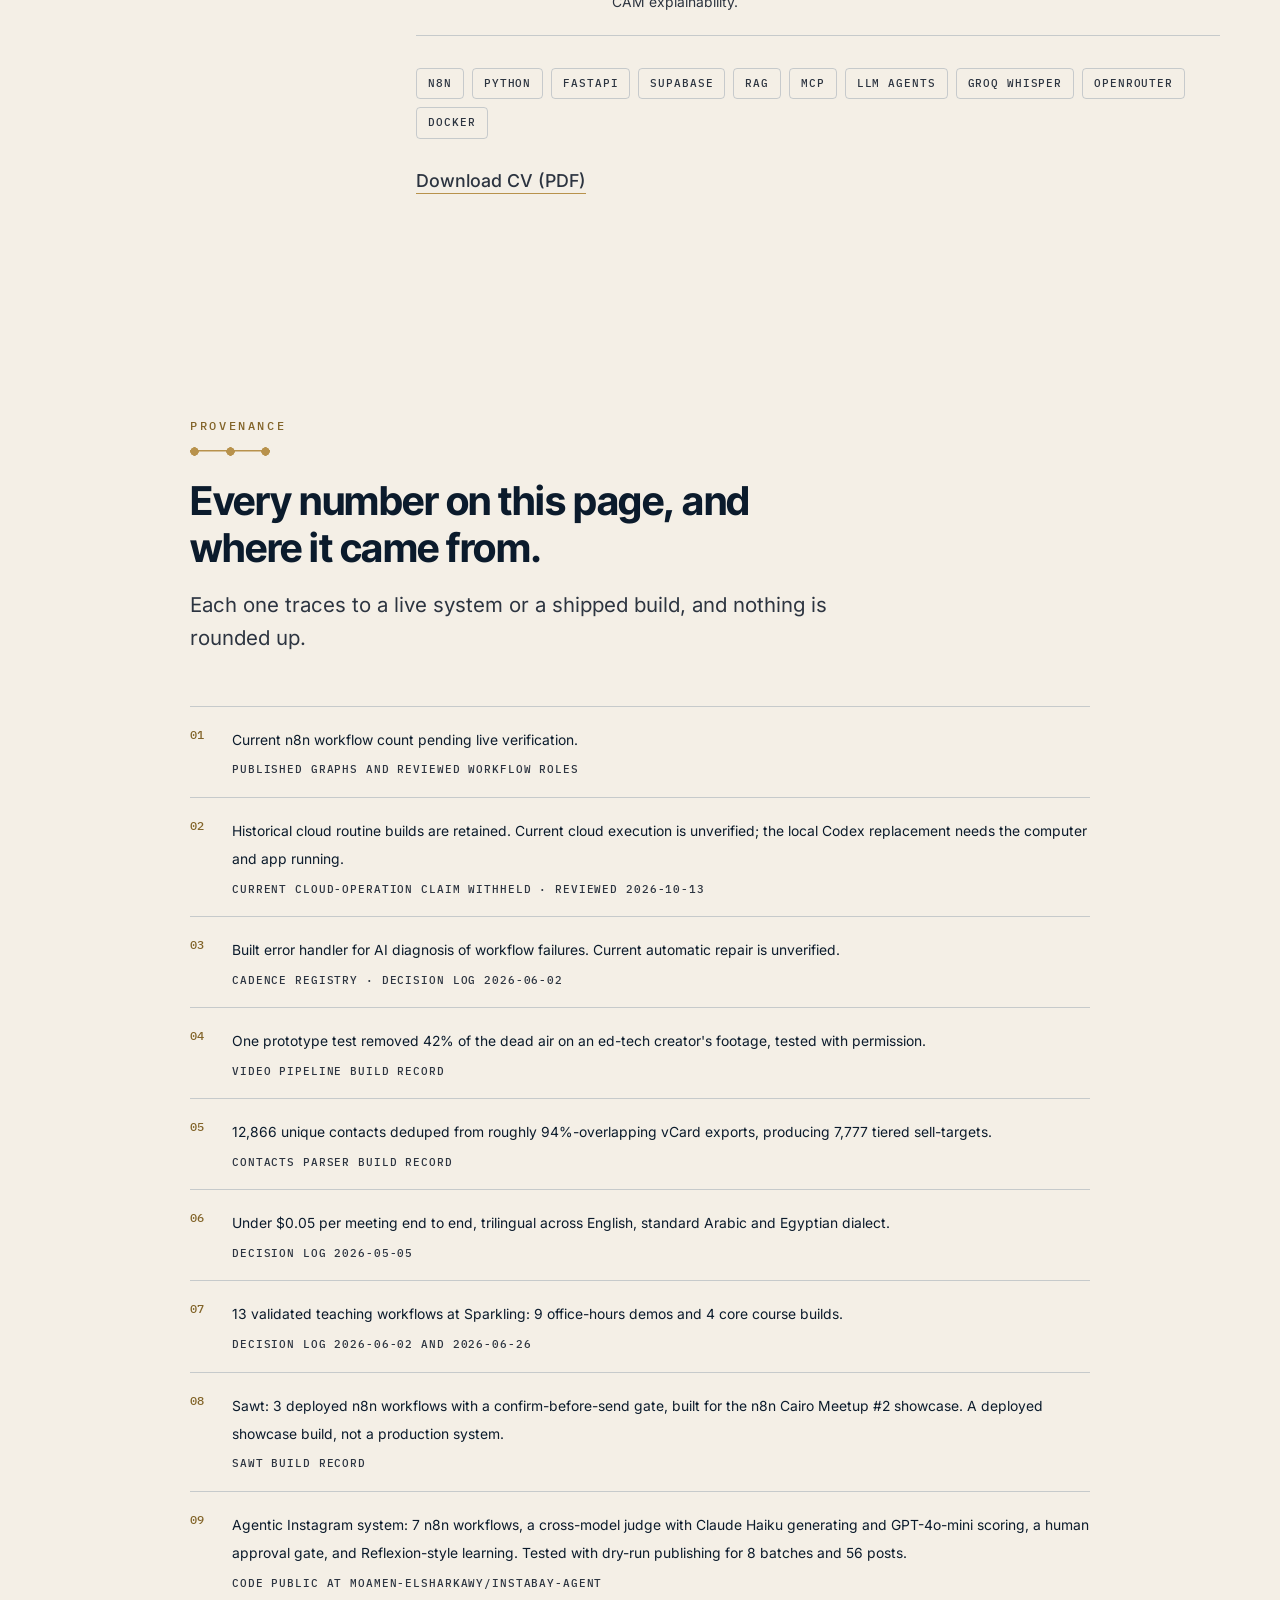
==== commit 532f7ee1: "Add Red Compass NASA Space Apps project to portfolio" ====
--- a/index.html
+++ b/index.html
@@ -598,6 +598,7 @@
       <h3 style="margin-bottom:20px">Also in the casebook</h3>
       <ul class="tier2-list">
         <li><strong>n8n Hackathon Cairo 2026 — First place</strong><span>Co-built an AI social media marketing workflow in a team of five: research, brand-aware LinkedIn drafting, AI visuals and human review. See the linked Notion portfolio for the case study.</span></li>
+        <li><strong>Red Compass / Martian Map (NASA Space Apps 2026)</strong><span>Six-person hackathon team participation on a Jezero Marswalk planning prototype. I also built a standalone ARES terrain and A* routing demo. <a href="./engineering.html">Explore both projects</a>.</span></li>
         <li><strong>Sawt, Arabic voice command layer</strong><span>Voice note to executed action, behind a confirm gate; a Cairo Meetup showcase build</span></li>
         <li><strong>Referral commission engine</strong><span>Historical case study of multi-tier commission and settlement rules across two partner pipelines</span></li>
         <li><strong>AI restaurant automation</strong><span>Zero-staff ordering over chat</span></li>
